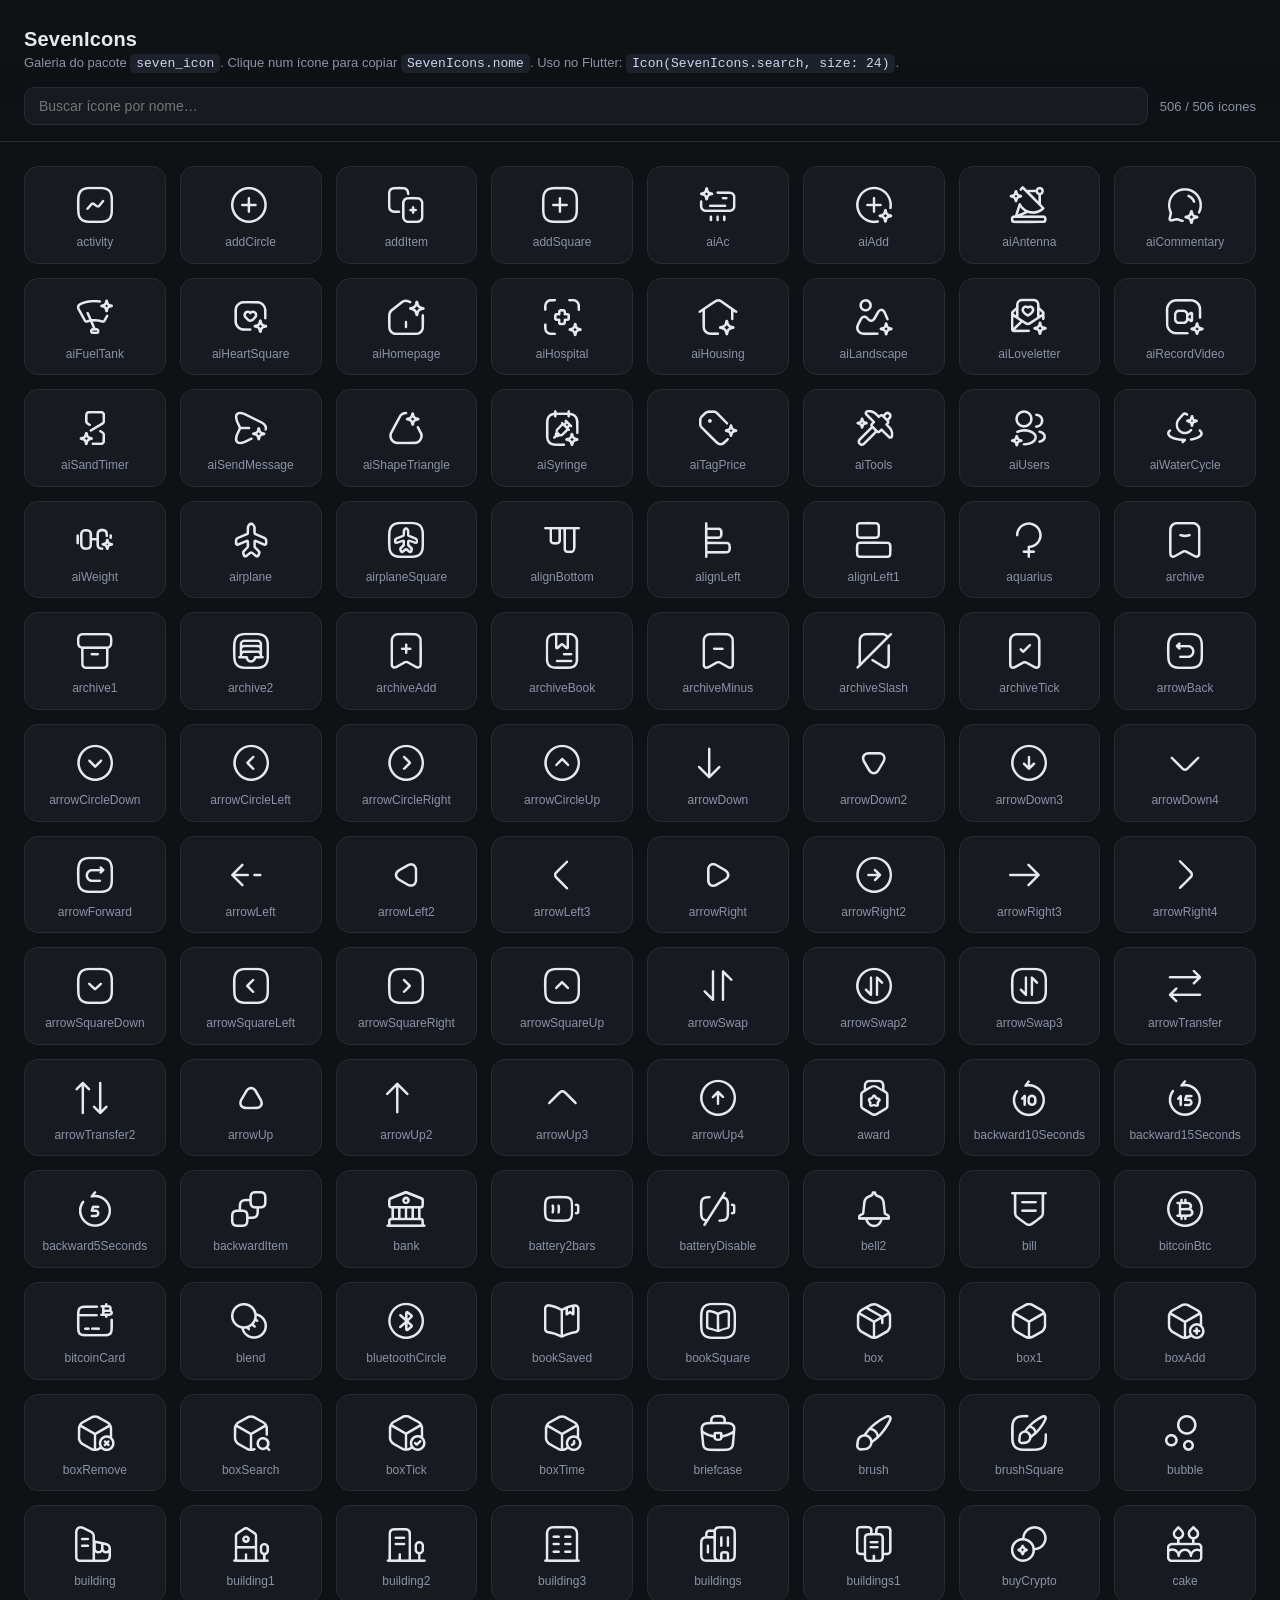
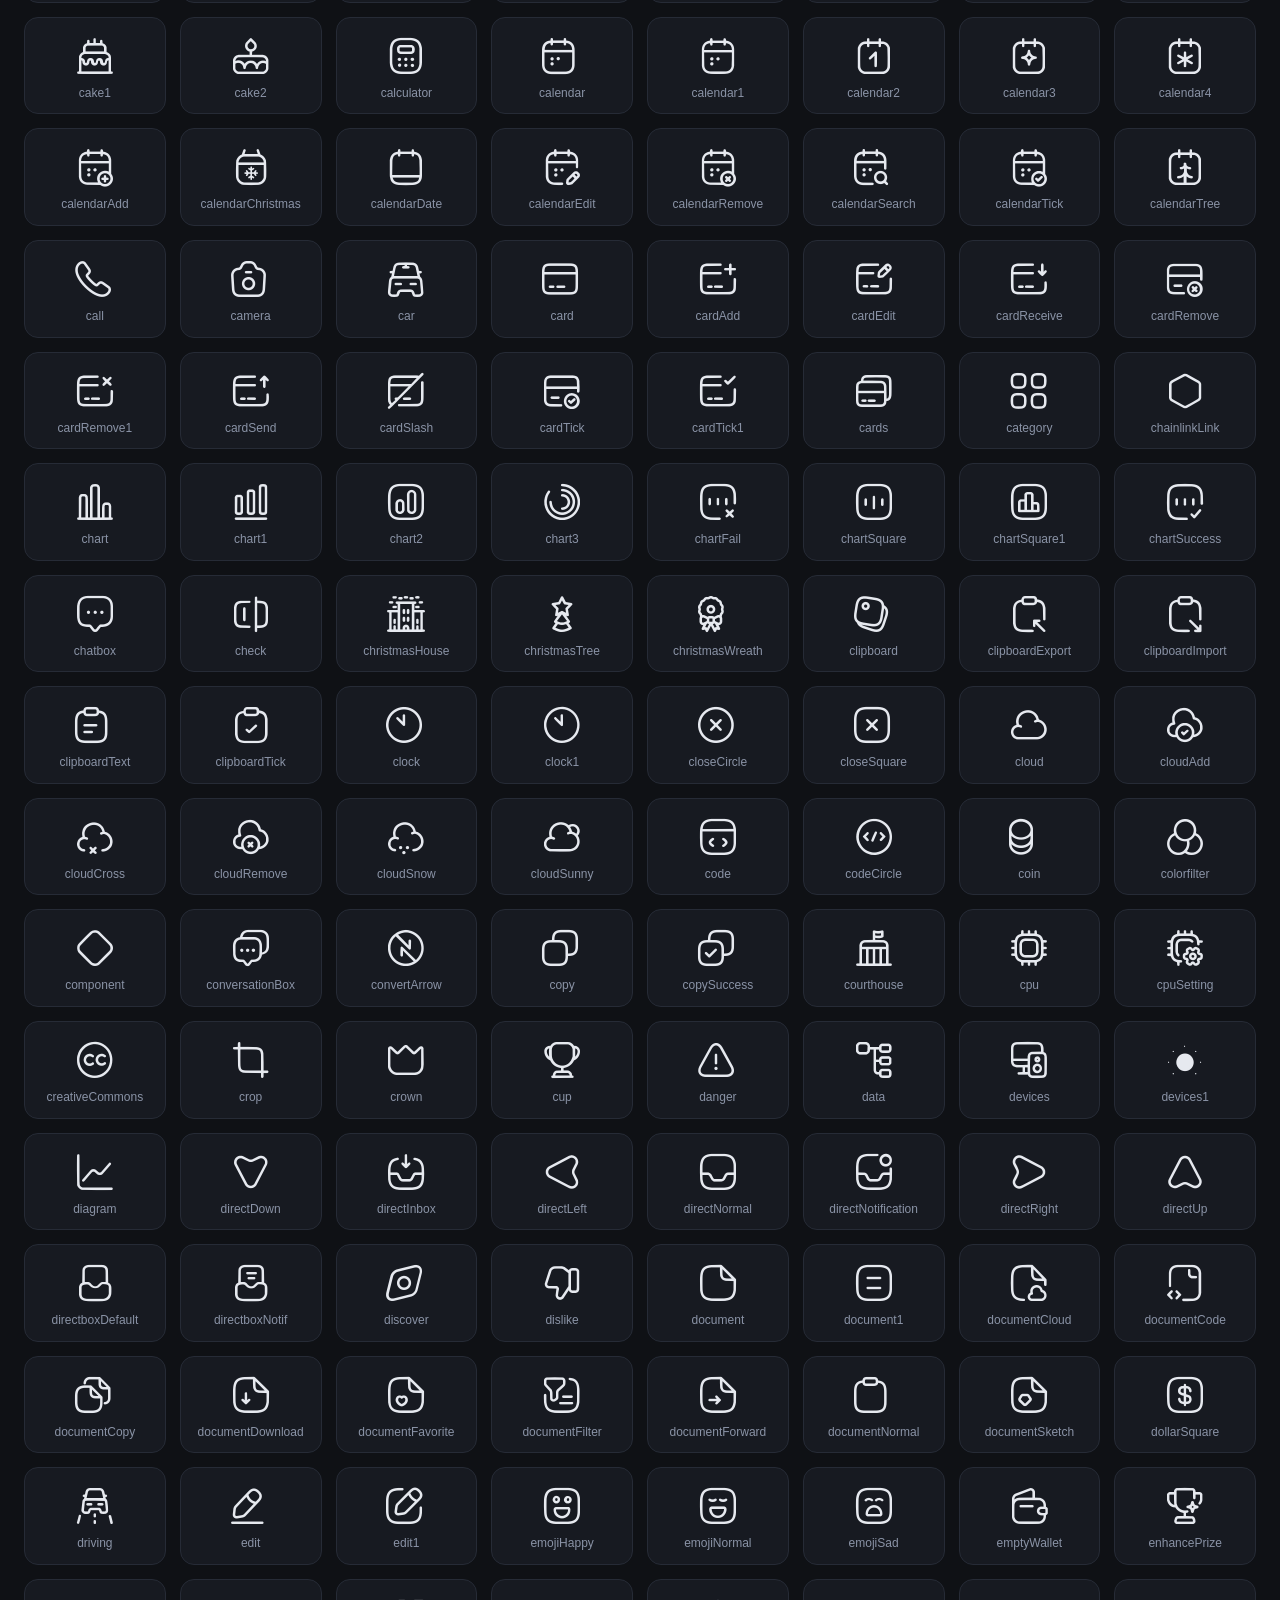
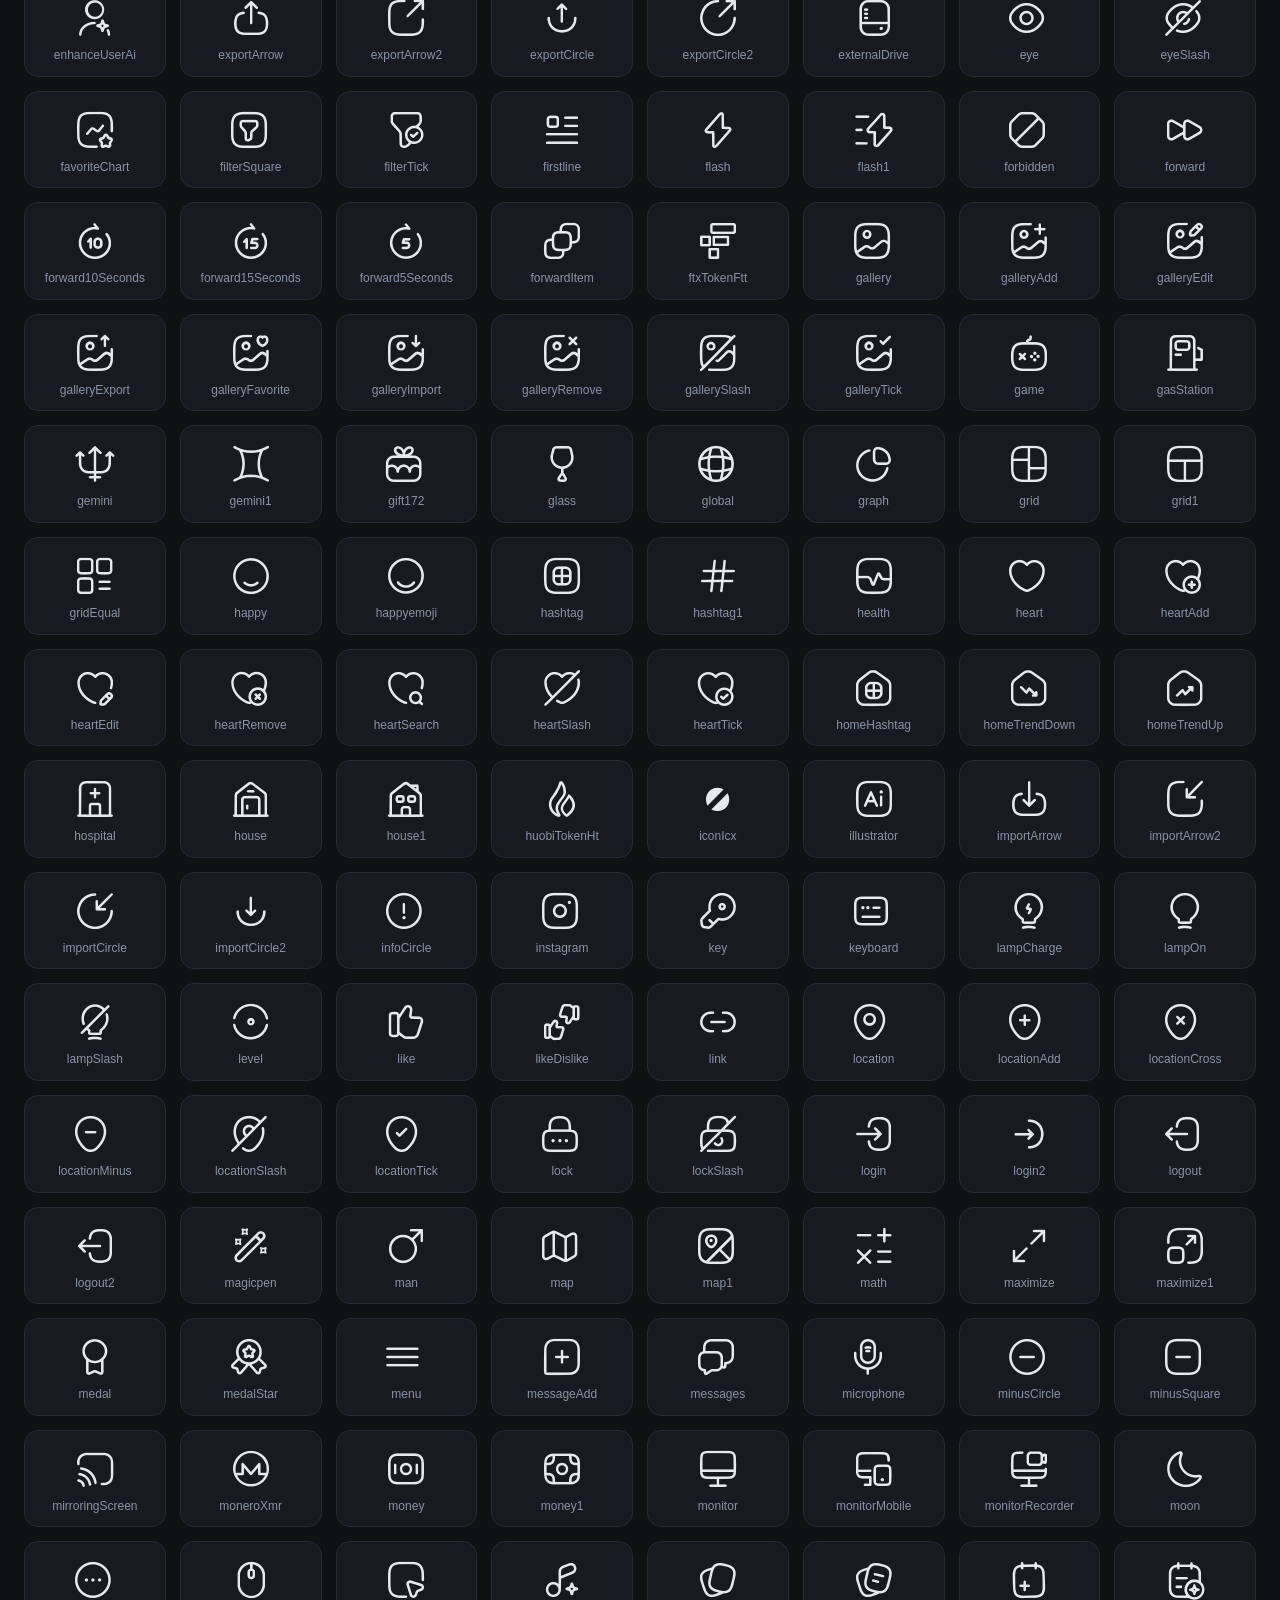
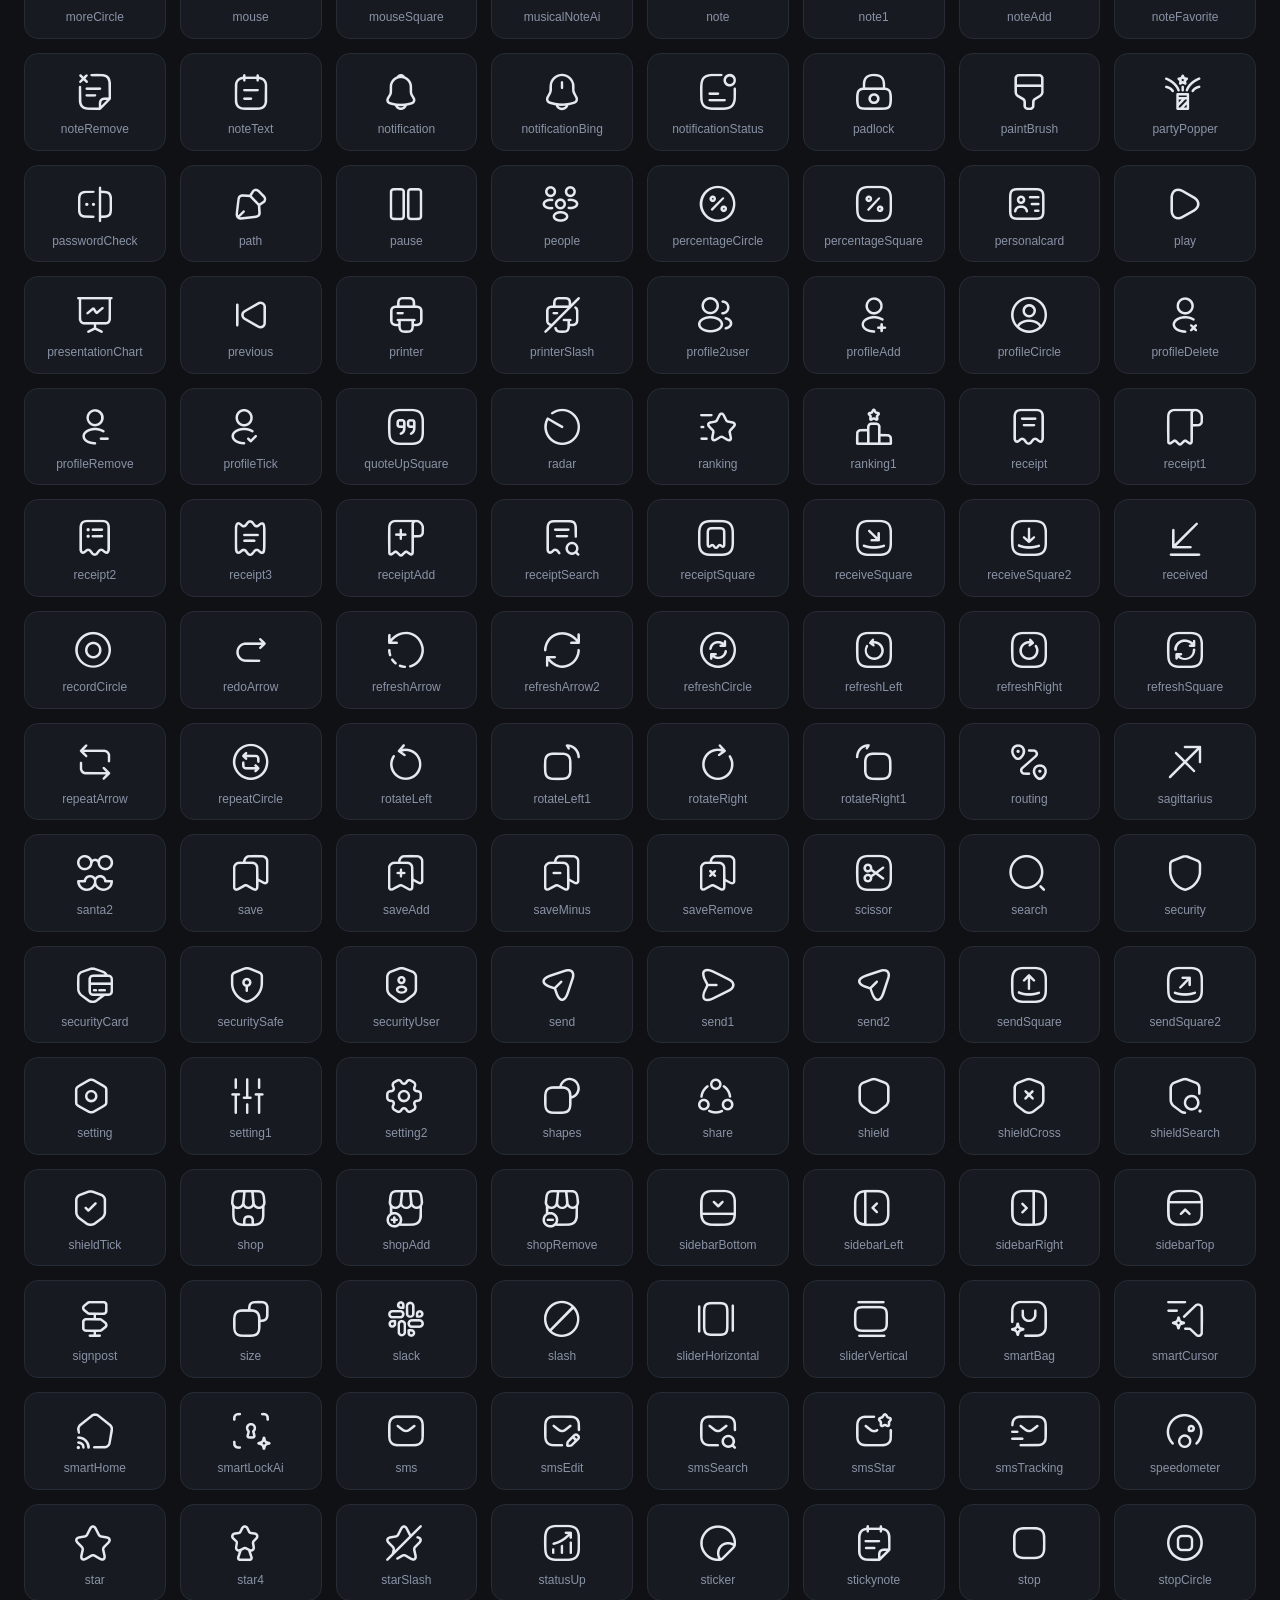
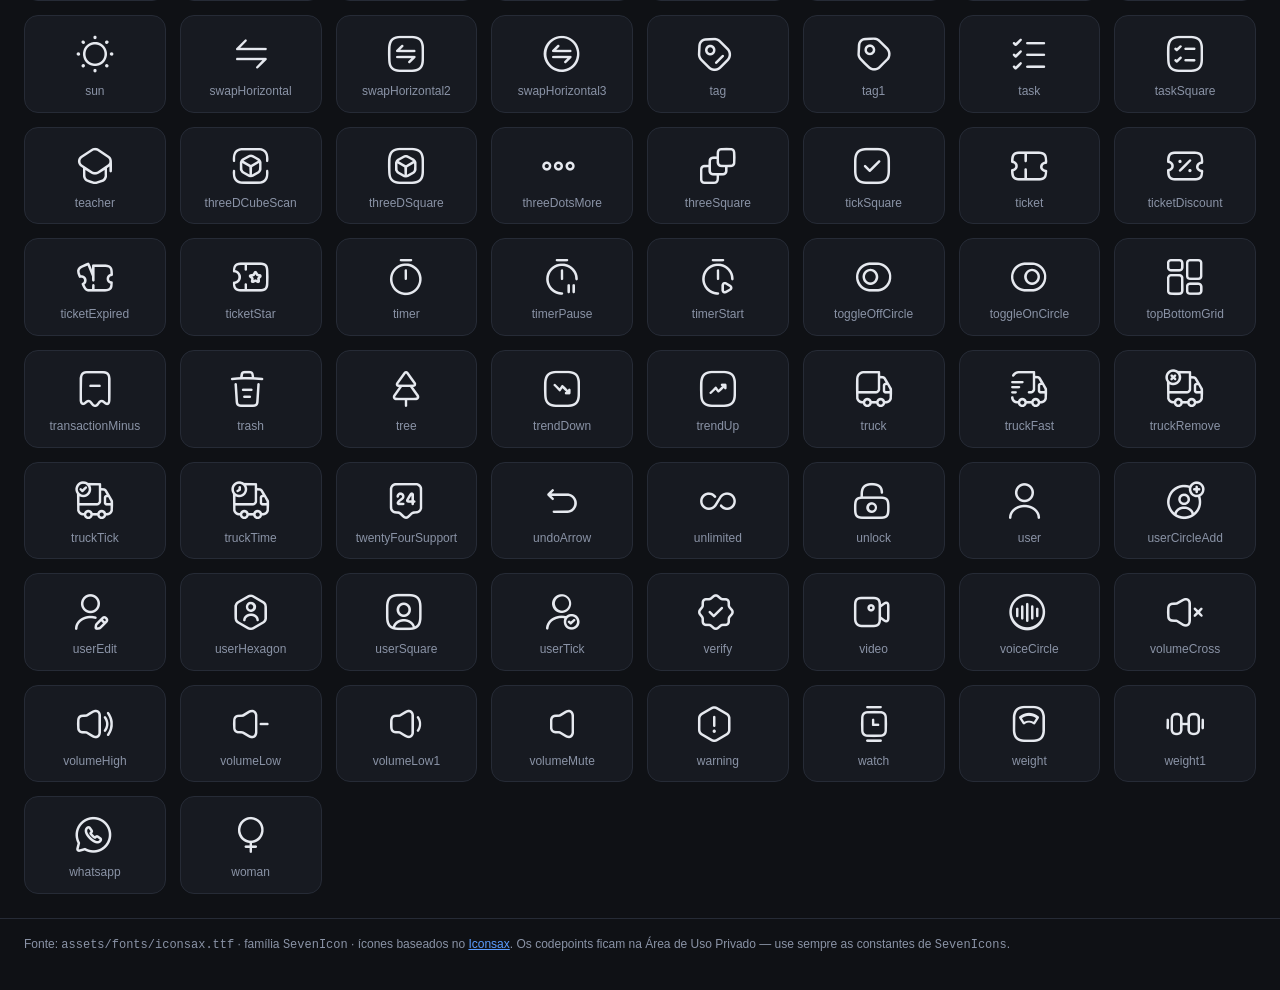
==== gallery.html @ 0e866926 "feat: ampliar para 506 ícones mesclando 8 icon fonts Importa 318 ícones novos de 8 icon fonts (expor" ====
<!DOCTYPE html>
<html lang="pt-BR">
<head>
<meta charset="UTF-8">
<meta name="viewport" content="width=device-width, initial-scale=1.0">
<title>SevenIcons — Galeria (seven_icon)</title>
<style>
  @font-face {
    font-family: "SevenIcon";
    src: url("assets/fonts/iconsax.ttf") format("truetype");
    font-display: block;
  }
  :root{
    --bg:#0f1115; --card:#171a21; --card2:#1d212b; --line:#262b36;
    --fg:#e6e9ef; --muted:#8a93a6; --accent:#5b9dff;
  }
  *{box-sizing:border-box}
  body{
    margin:0; font-family:-apple-system,BlinkMacSystemFont,"Segoe UI",Roboto,Helvetica,Arial,sans-serif;
    background:var(--bg); color:var(--fg);
  }
  header{
    padding:28px 24px 16px; border-bottom:1px solid var(--line);
    position:sticky; top:0; background:linear-gradient(180deg,var(--bg),rgba(15,17,21,.92));
    backdrop-filter:blur(6px); z-index:10;
  }
  h1{margin:0 0 4px; font-size:20px; letter-spacing:.2px}
  .sub{color:var(--muted); font-size:13px; margin-bottom:16px}
  .sub code{background:var(--card2); padding:2px 6px; border-radius:5px; color:#cdd6ea}
  .controls{display:flex; gap:12px; align-items:center; flex-wrap:wrap}
  input[type=search]{
    flex:1; min-width:220px; background:var(--card); border:1px solid var(--line);
    color:var(--fg); padding:10px 14px; border-radius:10px; font-size:14px; outline:none;
  }
  input[type=search]:focus{border-color:var(--accent)}
  .count{color:var(--muted); font-size:13px; white-space:nowrap}
  .grid{
    display:grid; grid-template-columns:repeat(auto-fill,minmax(140px,1fr));
    gap:14px; padding:24px;
  }
  .cell{
    background:var(--card); border:1px solid var(--line); border-radius:14px;
    padding:18px 10px 12px; text-align:center; cursor:pointer; transition:.12s;
    display:flex; flex-direction:column; align-items:center; gap:10px;
  }
  .cell:hover{background:var(--card2); border-color:#3a4254; transform:translateY(-2px)}
  .ico{
    font-family:"SevenIcon"; font-size:40px; line-height:1; color:var(--fg);
    -webkit-font-smoothing:antialiased;
  }
  .name{font-size:12px; color:var(--muted); word-break:break-word; line-height:1.3}
  .cell.copied .name{color:#54d18c}
  .empty{padding:60px 24px; text-align:center; color:var(--muted)}
  footer{padding:18px 24px 40px; color:var(--muted); font-size:12px; border-top:1px solid var(--line)}
  .toast{
    position:fixed; bottom:24px; left:50%; transform:translateX(-50%) translateY(20px);
    background:var(--accent); color:#08111f; font-weight:600; font-size:13px;
    padding:10px 16px; border-radius:10px; opacity:0; pointer-events:none; transition:.2s;
  }
  .toast.show{opacity:1; transform:translateX(-50%) translateY(0)}
</style>
</head>
<body>
<header>
  <h1>SevenIcons</h1>
  <div class="sub">
    Galeria do pacote <code>seven_icon</code>. Clique num ícone para copiar
    <code>SevenIcons.nome</code>. Uso no Flutter:
    <code>Icon(SevenIcons.search, size: 24)</code>.
  </div>
  <div class="controls">
    <input id="q" type="search" placeholder="Buscar ícone por nome…" autocomplete="off">
    <span class="count" id="count"></span>
  </div>
</header>

<div class="grid" id="grid"></div>
<div class="empty" id="empty" style="display:none">Nenhum ícone encontrado.</div>

<footer>
  Fonte: <code>assets/fonts/iconsax.ttf</code> · família <code>SevenIcon</code> ·
  ícones baseados no <a style="color:var(--accent)" href="https://app.iconsax.io/">Iconsax</a>.
  Os codepoints ficam na Área de Uso Privado — use sempre as constantes de <code>SevenIcons</code>.
</footer>

<div class="toast" id="toast"></div>

<script>
  const ICONS = [
      {n:"activity",c:"E0BD"},
      {n:"addCircle",c:"E001"},
      {n:"addItem",c:"E141"},
      {n:"addSquare",c:"E002"},
      {n:"aiAc",c:"E065"},
      {n:"aiAdd",c:"E066"},
      {n:"aiAntenna",c:"E067"},
      {n:"aiCommentary",c:"E068"},
      {n:"aiFuelTank",c:"E069"},
      {n:"aiHeartSquare",c:"E06A"},
      {n:"aiHomepage",c:"E06B"},
      {n:"aiHospital",c:"E06C"},
      {n:"aiHousing",c:"E06D"},
      {n:"aiLandscape",c:"E06E"},
      {n:"aiLoveletter",c:"E06F"},
      {n:"aiRecordVideo",c:"E070"},
      {n:"aiSandTimer",c:"E071"},
      {n:"aiSendMessage",c:"E072"},
      {n:"aiShapeTriangle",c:"E073"},
      {n:"aiSyringe",c:"E074"},
      {n:"aiTagPrice",c:"E075"},
      {n:"aiTools",c:"E076"},
      {n:"aiUsers",c:"E077"},
      {n:"aiWaterCycle",c:"E078"},
      {n:"aiWeight",c:"E093"},
      {n:"airplane",c:"E0EB"},
      {n:"airplaneSquare",c:"E0EC"},
      {n:"alignBottom",c:"E16B"},
      {n:"alignLeft",c:"E16C"},
      {n:"alignLeft1",c:"E16D"},
      {n:"aquarius",c:"E0BE"},
      {n:"archive",c:"E094"},
      {n:"archive1",c:"E095"},
      {n:"archive2",c:"E096"},
      {n:"archiveAdd",c:"E097"},
      {n:"archiveBook",c:"E117"},
      {n:"archiveMinus",c:"E098"},
      {n:"archiveSlash",c:"E099"},
      {n:"archiveTick",c:"E003"},
      {n:"arrowBack",c:"E09A"},
      {n:"arrowCircleDown",c:"E09B"},
      {n:"arrowCircleLeft",c:"E09C"},
      {n:"arrowCircleRight",c:"E09D"},
      {n:"arrowCircleUp",c:"E09E"},
      {n:"arrowDown",c:"E004"},
      {n:"arrowDown2",c:"E09F"},
      {n:"arrowDown3",c:"E0A0"},
      {n:"arrowDown4",c:"E0A1"},
      {n:"arrowForward",c:"E079"},
      {n:"arrowLeft",c:"E005"},
      {n:"arrowLeft2",c:"E07A"},
      {n:"arrowLeft3",c:"E07B"},
      {n:"arrowRight",c:"E07C"},
      {n:"arrowRight2",c:"E07D"},
      {n:"arrowRight3",c:"E006"},
      {n:"arrowRight4",c:"E07E"},
      {n:"arrowSquareDown",c:"E07F"},
      {n:"arrowSquareLeft",c:"E080"},
      {n:"arrowSquareRight",c:"E081"},
      {n:"arrowSquareUp",c:"E082"},
      {n:"arrowSwap",c:"E083"},
      {n:"arrowSwap2",c:"E084"},
      {n:"arrowSwap3",c:"E085"},
      {n:"arrowTransfer",c:"E086"},
      {n:"arrowTransfer2",c:"E007"},
      {n:"arrowUp",c:"E087"},
      {n:"arrowUp2",c:"E008"},
      {n:"arrowUp3",c:"E088"},
      {n:"arrowUp4",c:"E089"},
      {n:"award",c:"E18F"},
      {n:"backward10Seconds",c:"E1D5"},
      {n:"backward15Seconds",c:"E1D6"},
      {n:"backward5Seconds",c:"E1D7"},
      {n:"backwardItem",c:"E009"},
      {n:"bank",c:"E0BF"},
      {n:"battery2bars",c:"E142"},
      {n:"batteryDisable",c:"E143"},
      {n:"bell2",c:"E0ED"},
      {n:"bill",c:"E118"},
      {n:"bitcoinBtc",c:"E119"},
      {n:"bitcoinCard",c:"E11A"},
      {n:"blend",c:"E00A"},
      {n:"bluetoothCircle",c:"E0EE"},
      {n:"bookSaved",c:"E0A2"},
      {n:"bookSquare",c:"E0A3"},
      {n:"box",c:"E11B"},
      {n:"box1",c:"E11C"},
      {n:"boxAdd",c:"E11D"},
      {n:"boxRemove",c:"E11E"},
      {n:"boxSearch",c:"E11F"},
      {n:"boxTick",c:"E120"},
      {n:"boxTime",c:"E121"},
      {n:"briefcase",c:"E190"},
      {n:"brush",c:"E144"},
      {n:"brushSquare",c:"E145"},
      {n:"bubble",c:"E00B"},
      {n:"building",c:"E00C"},
      {n:"building1",c:"E0C0"},
      {n:"building2",c:"E0C1"},
      {n:"building3",c:"E0C2"},
      {n:"buildings",c:"E0C3"},
      {n:"buildings1",c:"E0C4"},
      {n:"buyCrypto",c:"E122"},
      {n:"cake",c:"E0EF"},
      {n:"cake1",c:"E0F0"},
      {n:"cake2",c:"E0F1"},
      {n:"calculator",c:"E191"},
      {n:"calendar",c:"E00D"},
      {n:"calendar1",c:"E0F2"},
      {n:"calendar2",c:"E0F3"},
      {n:"calendar3",c:"E0F4"},
      {n:"calendar4",c:"E0F5"},
      {n:"calendarAdd",c:"E1B4"},
      {n:"calendarChristmas",c:"E0F6"},
      {n:"calendarDate",c:"E1B5"},
      {n:"calendarEdit",c:"E1B6"},
      {n:"calendarRemove",c:"E1B7"},
      {n:"calendarSearch",c:"E00E"},
      {n:"calendarTick",c:"E1B8"},
      {n:"calendarTree",c:"E0F7"},
      {n:"call",c:"E00F"},
      {n:"camera",c:"E010"},
      {n:"car",c:"E0F8"},
      {n:"card",c:"E011"},
      {n:"cardAdd",c:"E16E"},
      {n:"cardEdit",c:"E16F"},
      {n:"cardReceive",c:"E170"},
      {n:"cardRemove",c:"E171"},
      {n:"cardRemove1",c:"E172"},
      {n:"cardSend",c:"E173"},
      {n:"cardSlash",c:"E174"},
      {n:"cardTick",c:"E175"},
      {n:"cardTick1",c:"E176"},
      {n:"cards",c:"E177"},
      {n:"category",c:"E1B9"},
      {n:"chainlinkLink",c:"E123"},
      {n:"chart",c:"E0C5"},
      {n:"chart1",c:"E0C6"},
      {n:"chart2",c:"E0C7"},
      {n:"chart3",c:"E0C8"},
      {n:"chartFail",c:"E0C9"},
      {n:"chartSquare",c:"E0CA"},
      {n:"chartSquare1",c:"E0CB"},
      {n:"chartSuccess",c:"E0CC"},
      {n:"chatbox",c:"E146"},
      {n:"check",c:"E192"},
      {n:"christmasHouse",c:"E0F9"},
      {n:"christmasTree",c:"E0FA"},
      {n:"christmasWreath",c:"E012"},
      {n:"clipboard",c:"E013"},
      {n:"clipboardExport",c:"E124"},
      {n:"clipboardImport",c:"E125"},
      {n:"clipboardText",c:"E014"},
      {n:"clipboardTick",c:"E126"},
      {n:"clock",c:"E015"},
      {n:"clock1",c:"E0FB"},
      {n:"closeCircle",c:"E016"},
      {n:"closeSquare",c:"E017"},
      {n:"cloud",c:"E1D8"},
      {n:"cloudAdd",c:"E0FC"},
      {n:"cloudCross",c:"E1D9"},
      {n:"cloudRemove",c:"E0FD"},
      {n:"cloudSnow",c:"E1DA"},
      {n:"cloudSunny",c:"E1DB"},
      {n:"code",c:"E193"},
      {n:"codeCircle",c:"E194"},
      {n:"coin",c:"E018"},
      {n:"colorfilter",c:"E147"},
      {n:"component",c:"E148"},
      {n:"conversationBox",c:"E149"},
      {n:"convertArrow",c:"E08A"},
      {n:"copy",c:"E019"},
      {n:"copySuccess",c:"E01A"},
      {n:"courthouse",c:"E0CD"},
      {n:"cpu",c:"E0FE"},
      {n:"cpuSetting",c:"E0FF"},
      {n:"creativeCommons",c:"E127"},
      {n:"crop",c:"E178"},
      {n:"crown",c:"E14A"},
      {n:"cup",c:"E14B"},
      {n:"danger",c:"E01B"},
      {n:"data",c:"E195"},
      {n:"devices",c:"E100"},
      {n:"devices1",c:"E101"},
      {n:"diagram",c:"E0CE"},
      {n:"directDown",c:"E179"},
      {n:"directInbox",c:"E14C"},
      {n:"directLeft",c:"E17A"},
      {n:"directNormal",c:"E14D"},
      {n:"directNotification",c:"E14E"},
      {n:"directRight",c:"E17B"},
      {n:"directUp",c:"E17C"},
      {n:"directboxDefault",c:"E14F"},
      {n:"directboxNotif",c:"E150"},
      {n:"discover",c:"E01C"},
      {n:"dislike",c:"E1BA"},
      {n:"document",c:"E128"},
      {n:"document1",c:"E129"},
      {n:"documentCloud",c:"E12A"},
      {n:"documentCode",c:"E196"},
      {n:"documentCopy",c:"E01D"},
      {n:"documentDownload",c:"E12B"},
      {n:"documentFavorite",c:"E12C"},
      {n:"documentFilter",c:"E12D"},
      {n:"documentForward",c:"E12E"},
      {n:"documentNormal",c:"E01E"},
      {n:"documentSketch",c:"E12F"},
      {n:"dollarSquare",c:"E197"},
      {n:"driving",c:"E102"},
      {n:"edit",c:"E01F"},
      {n:"edit1",c:"E020"},
      {n:"emojiHappy",c:"E151"},
      {n:"emojiNormal",c:"E152"},
      {n:"emojiSad",c:"E153"},
      {n:"emptyWallet",c:"E198"},
      {n:"enhancePrize",c:"E0A4"},
      {n:"enhanceUserAi",c:"E0A5"},
      {n:"exportArrow",c:"E08B"},
      {n:"exportArrow2",c:"E08C"},
      {n:"exportCircle",c:"E08D"},
      {n:"exportCircle2",c:"E08E"},
      {n:"externalDrive",c:"E103"},
      {n:"eye",c:"E021"},
      {n:"eyeSlash",c:"E022"},
      {n:"favoriteChart",c:"E0CF"},
      {n:"filterSquare",c:"E023"},
      {n:"filterTick",c:"E154"},
      {n:"firstline",c:"E1BB"},
      {n:"flash",c:"E155"},
      {n:"flash1",c:"E156"},
      {n:"forbidden",c:"E024"},
      {n:"forward",c:"E1DC"},
      {n:"forward10Seconds",c:"E1DD"},
      {n:"forward15Seconds",c:"E1DE"},
      {n:"forward5Seconds",c:"E1DF"},
      {n:"forwardItem",c:"E157"},
      {n:"ftxTokenFtt",c:"E130"},
      {n:"gallery",c:"E025"},
      {n:"galleryAdd",c:"E1E0"},
      {n:"galleryEdit",c:"E1E1"},
      {n:"galleryExport",c:"E1E2"},
      {n:"galleryFavorite",c:"E1E3"},
      {n:"galleryImport",c:"E1E4"},
      {n:"galleryRemove",c:"E1E5"},
      {n:"gallerySlash",c:"E1E6"},
      {n:"galleryTick",c:"E1E7"},
      {n:"game",c:"E104"},
      {n:"gasStation",c:"E105"},
      {n:"gemini",c:"E0D0"},
      {n:"gemini1",c:"E0D1"},
      {n:"gift172",c:"E026"},
      {n:"glass",c:"E106"},
      {n:"global",c:"E027"},
      {n:"graph",c:"E0D2"},
      {n:"grid",c:"E17D"},
      {n:"grid1",c:"E17E"},
      {n:"gridEqual",c:"E17F"},
      {n:"happy",c:"E158"},
      {n:"happyemoji",c:"E159"},
      {n:"hashtag",c:"E0D3"},
      {n:"hashtag1",c:"E0D4"},
      {n:"health",c:"E0D5"},
      {n:"heart",c:"E028"},
      {n:"heartAdd",c:"E029"},
      {n:"heartEdit",c:"E1BC"},
      {n:"heartRemove",c:"E02A"},
      {n:"heartSearch",c:"E1BD"},
      {n:"heartSlash",c:"E1BE"},
      {n:"heartTick",c:"E02B"},
      {n:"homeHashtag",c:"E0D6"},
      {n:"homeTrendDown",c:"E0D7"},
      {n:"homeTrendUp",c:"E0D8"},
      {n:"hospital",c:"E0D9"},
      {n:"house",c:"E0DA"},
      {n:"house1",c:"E0DB"},
      {n:"huobiTokenHt",c:"E131"},
      {n:"iconIcx",c:"E132"},
      {n:"illustrator",c:"E133"},
      {n:"importArrow",c:"E08F"},
      {n:"importArrow2",c:"E090"},
      {n:"importCircle",c:"E091"},
      {n:"importCircle2",c:"E092"},
      {n:"infoCircle",c:"E02C"},
      {n:"instagram",c:"E02D"},
      {n:"key",c:"E1BF"},
      {n:"keyboard",c:"E02E"},
      {n:"lampCharge",c:"E199"},
      {n:"lampOn",c:"E19A"},
      {n:"lampSlash",c:"E19B"},
      {n:"level",c:"E180"},
      {n:"like",c:"E1C0"},
      {n:"likeDislike",c:"E1C1"},
      {n:"link",c:"E1C2"},
      {n:"location",c:"E02F"},
      {n:"locationAdd",c:"E030"},
      {n:"locationCross",c:"E031"},
      {n:"locationMinus",c:"E032"},
      {n:"locationSlash",c:"E033"},
      {n:"locationTick",c:"E034"},
      {n:"lock",c:"E035"},
      {n:"lockSlash",c:"E1C3"},
      {n:"login",c:"E0AE"},
      {n:"login2",c:"E0AF"},
      {n:"logout",c:"E036"},
      {n:"logout2",c:"E0B0"},
      {n:"magicpen",c:"E15A"},
      {n:"man",c:"E0DC"},
      {n:"map",c:"E037"},
      {n:"map1",c:"E038"},
      {n:"math",c:"E19C"},
      {n:"maximize",c:"E181"},
      {n:"maximize1",c:"E182"},
      {n:"medal",c:"E1C4"},
      {n:"medalStar",c:"E039"},
      {n:"menu",c:"E03A"},
      {n:"messageAdd",c:"E15B"},
      {n:"messages",c:"E03B"},
      {n:"microphone",c:"E03C"},
      {n:"minusCircle",c:"E03D"},
      {n:"minusSquare",c:"E03E"},
      {n:"mirroringScreen",c:"E107"},
      {n:"moneroXmr",c:"E134"},
      {n:"money",c:"E19D"},
      {n:"money1",c:"E19E"},
      {n:"monitor",c:"E108"},
      {n:"monitorMobile",c:"E109"},
      {n:"monitorRecorder",c:"E10A"},
      {n:"moon",c:"E1E8"},
      {n:"moreCircle",c:"E03F"},
      {n:"mouse",c:"E10B"},
      {n:"mouseSquare",c:"E183"},
      {n:"musicalNoteAi",c:"E0A6"},
      {n:"note",c:"E135"},
      {n:"note1",c:"E136"},
      {n:"noteAdd",c:"E137"},
      {n:"noteFavorite",c:"E138"},
      {n:"noteRemove",c:"E139"},
      {n:"noteText",c:"E13A"},
      {n:"notification",c:"E040"},
      {n:"notificationBing",c:"E19F"},
      {n:"notificationStatus",c:"E1A0"},
      {n:"padlock",c:"E1C5"},
      {n:"paintBrush",c:"E15C"},
      {n:"partyPopper",c:"E041"},
      {n:"passwordCheck",c:"E1C6"},
      {n:"path",c:"E15D"},
      {n:"pause",c:"E1E9"},
      {n:"people",c:"E042"},
      {n:"percentageCircle",c:"E1A1"},
      {n:"percentageSquare",c:"E1A2"},
      {n:"personalcard",c:"E043"},
      {n:"play",c:"E1EA"},
      {n:"presentationChart",c:"E10C"},
      {n:"previous",c:"E1EB"},
      {n:"printer",c:"E10D"},
      {n:"printerSlash",c:"E10E"},
      {n:"profile2user",c:"E044"},
      {n:"profileAdd",c:"E1EC"},
      {n:"profileCircle",c:"E1ED"},
      {n:"profileDelete",c:"E1EE"},
      {n:"profileRemove",c:"E1EF"},
      {n:"profileTick",c:"E045"},
      {n:"quoteUpSquare",c:"E1C7"},
      {n:"radar",c:"E184"},
      {n:"ranking",c:"E185"},
      {n:"ranking1",c:"E186"},
      {n:"receipt",c:"E1A3"},
      {n:"receipt1",c:"E1A4"},
      {n:"receipt2",c:"E1A5"},
      {n:"receipt3",c:"E1A6"},
      {n:"receiptAdd",c:"E1A7"},
      {n:"receiptSearch",c:"E1A8"},
      {n:"receiptSquare",c:"E046"},
      {n:"receiveSquare",c:"E0B1"},
      {n:"receiveSquare2",c:"E0B2"},
      {n:"received",c:"E0B3"},
      {n:"recordCircle",c:"E047"},
      {n:"redoArrow",c:"E0B4"},
      {n:"refreshArrow",c:"E0B5"},
      {n:"refreshArrow2",c:"E0B6"},
      {n:"refreshCircle",c:"E0B7"},
      {n:"refreshLeft",c:"E0B8"},
      {n:"refreshRight",c:"E0B9"},
      {n:"refreshSquare",c:"E0BA"},
      {n:"repeatArrow",c:"E0BB"},
      {n:"repeatCircle",c:"E0BC"},
      {n:"rotateLeft",c:"E0DD"},
      {n:"rotateLeft1",c:"E0DE"},
      {n:"rotateRight",c:"E0DF"},
      {n:"rotateRight1",c:"E0E0"},
      {n:"routing",c:"E187"},
      {n:"sagittarius",c:"E0E1"},
      {n:"santa2",c:"E10F"},
      {n:"save",c:"E0A7"},
      {n:"saveAdd",c:"E0A8"},
      {n:"saveMinus",c:"E0A9"},
      {n:"saveRemove",c:"E0AA"},
      {n:"scissor",c:"E15E"},
      {n:"search",c:"E048"},
      {n:"security",c:"E1C8"},
      {n:"securityCard",c:"E1A9"},
      {n:"securitySafe",c:"E049"},
      {n:"securityUser",c:"E04A"},
      {n:"send",c:"E04B"},
      {n:"send1",c:"E0E2"},
      {n:"send2",c:"E0E3"},
      {n:"sendSquare",c:"E0E4"},
      {n:"sendSquare2",c:"E0E5"},
      {n:"setting",c:"E04C"},
      {n:"setting1",c:"E04D"},
      {n:"setting2",c:"E04E"},
      {n:"shapes",c:"E15F"},
      {n:"share",c:"E04F"},
      {n:"shield",c:"E1C9"},
      {n:"shieldCross",c:"E1CA"},
      {n:"shieldSearch",c:"E1CB"},
      {n:"shieldTick",c:"E050"},
      {n:"shop",c:"E051"},
      {n:"shopAdd",c:"E1CC"},
      {n:"shopRemove",c:"E1CD"},
      {n:"sidebarBottom",c:"E1AA"},
      {n:"sidebarLeft",c:"E052"},
      {n:"sidebarRight",c:"E1AB"},
      {n:"sidebarTop",c:"E1AC"},
      {n:"signpost",c:"E188"},
      {n:"size",c:"E160"},
      {n:"slack",c:"E13B"},
      {n:"slash",c:"E189"},
      {n:"sliderHorizontal",c:"E053"},
      {n:"sliderVertical",c:"E054"},
      {n:"smartBag",c:"E0AB"},
      {n:"smartCursor",c:"E0AC"},
      {n:"smartHome",c:"E18A"},
      {n:"smartLockAi",c:"E0AD"},
      {n:"sms",c:"E161"},
      {n:"smsEdit",c:"E162"},
      {n:"smsSearch",c:"E163"},
      {n:"smsStar",c:"E164"},
      {n:"smsTracking",c:"E165"},
      {n:"speedometer",c:"E18B"},
      {n:"star",c:"E055"},
      {n:"star4",c:"E056"},
      {n:"starSlash",c:"E057"},
      {n:"statusUp",c:"E110"},
      {n:"sticker",c:"E18C"},
      {n:"stickynote",c:"E13C"},
      {n:"stop",c:"E1F0"},
      {n:"stopCircle",c:"E1F1"},
      {n:"sun",c:"E1F2"},
      {n:"swapHorizontal",c:"E0E6"},
      {n:"swapHorizontal2",c:"E0E7"},
      {n:"swapHorizontal3",c:"E0E8"},
      {n:"tag",c:"E058"},
      {n:"tag1",c:"E1AD"},
      {n:"task",c:"E13D"},
      {n:"taskSquare",c:"E13E"},
      {n:"teacher",c:"E1AE"},
      {n:"threeDCubeScan",c:"E13F"},
      {n:"threeDSquare",c:"E140"},
      {n:"threeDotsMore",c:"E059"},
      {n:"threeSquare",c:"E18D"},
      {n:"tickSquare",c:"E05A"},
      {n:"ticket",c:"E1AF"},
      {n:"ticketDiscount",c:"E1B0"},
      {n:"ticketExpired",c:"E1B1"},
      {n:"ticketStar",c:"E1B2"},
      {n:"timer",c:"E1CE"},
      {n:"timerPause",c:"E1CF"},
      {n:"timerStart",c:"E1D0"},
      {n:"toggleOffCircle",c:"E1D1"},
      {n:"toggleOnCircle",c:"E1D2"},
      {n:"topBottomGrid",c:"E18E"},
      {n:"transactionMinus",c:"E1B3"},
      {n:"trash",c:"E05B"},
      {n:"tree",c:"E111"},
      {n:"trendDown",c:"E112"},
      {n:"trendUp",c:"E113"},
      {n:"truck",c:"E166"},
      {n:"truckFast",c:"E167"},
      {n:"truckRemove",c:"E168"},
      {n:"truckTick",c:"E169"},
      {n:"truckTime",c:"E16A"},
      {n:"twentyFourSupport",c:"E1D3"},
      {n:"undoArrow",c:"E0E9"},
      {n:"unlimited",c:"E1D4"},
      {n:"unlock",c:"E05C"},
      {n:"user",c:"E05D"},
      {n:"userCircleAdd",c:"E1F3"},
      {n:"userEdit",c:"E05E"},
      {n:"userHexagon",c:"E1F4"},
      {n:"userSquare",c:"E05F"},
      {n:"userTick",c:"E1F5"},
      {n:"verify",c:"E060"},
      {n:"video",c:"E061"},
      {n:"voiceCircle",c:"E062"},
      {n:"volumeCross",c:"E1F6"},
      {n:"volumeHigh",c:"E1F7"},
      {n:"volumeLow",c:"E1F8"},
      {n:"volumeLow1",c:"E1F9"},
      {n:"volumeMute",c:"E1FA"},
      {n:"warning",c:"E063"},
      {n:"watch",c:"E114"},
      {n:"weight",c:"E115"},
      {n:"weight1",c:"E116"},
      {n:"whatsapp",c:"E064"},
      {n:"woman",c:"E0EA"},
  ];
  const grid = document.getElementById("grid");
  const empty = document.getElementById("empty");
  const countEl = document.getElementById("count");
  const q = document.getElementById("q");
  const toast = document.getElementById("toast");

  function render(list){
    grid.innerHTML = "";
    list.forEach(it => {
      const cell = document.createElement("div");
      cell.className = "cell";
      cell.title = "Copiar SevenIcons." + it.n;
      cell.innerHTML =
        '<span class="ico">&#x' + it.c + ';</span>' +
        '<span class="name">' + it.n + '</span>';
      cell.addEventListener("click", () => copy(cell, it.n));
      grid.appendChild(cell);
    });
    empty.style.display = list.length ? "none" : "block";
    countEl.textContent = list.length + " / " + ICONS.length + " ícones";
  }

  function copy(cell, name){
    const text = "SevenIcons." + name;
    navigator.clipboard?.writeText(text);
    cell.classList.add("copied");
    setTimeout(() => cell.classList.remove("copied"), 700);
    toast.textContent = "Copiado: " + text;
    toast.classList.add("show");
    clearTimeout(window.__t);
    window.__t = setTimeout(() => toast.classList.remove("show"), 1300);
  }

  q.addEventListener("input", () => {
    const term = q.value.trim().toLowerCase();
    render(term ? ICONS.filter(i => i.n.toLowerCase().includes(term)) : ICONS);
  });

  render(ICONS);
</script>
</body>
</html>
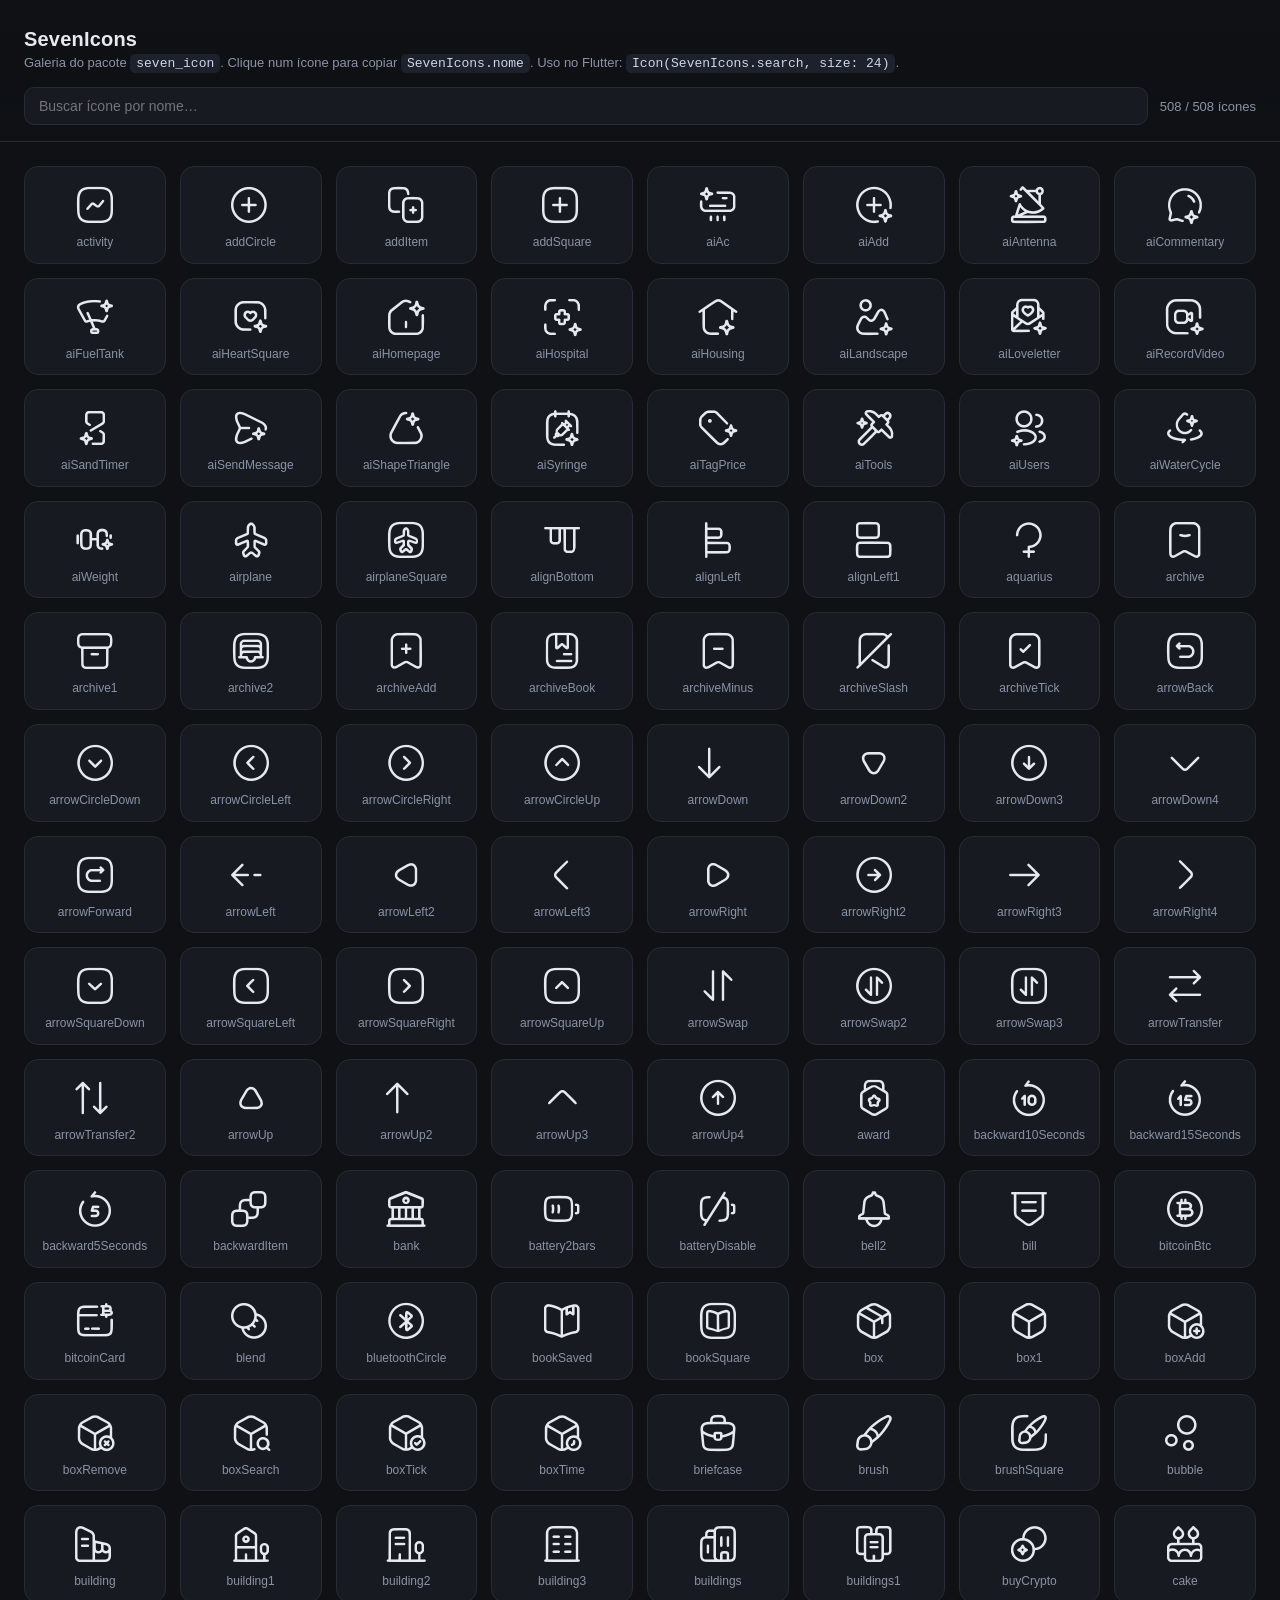
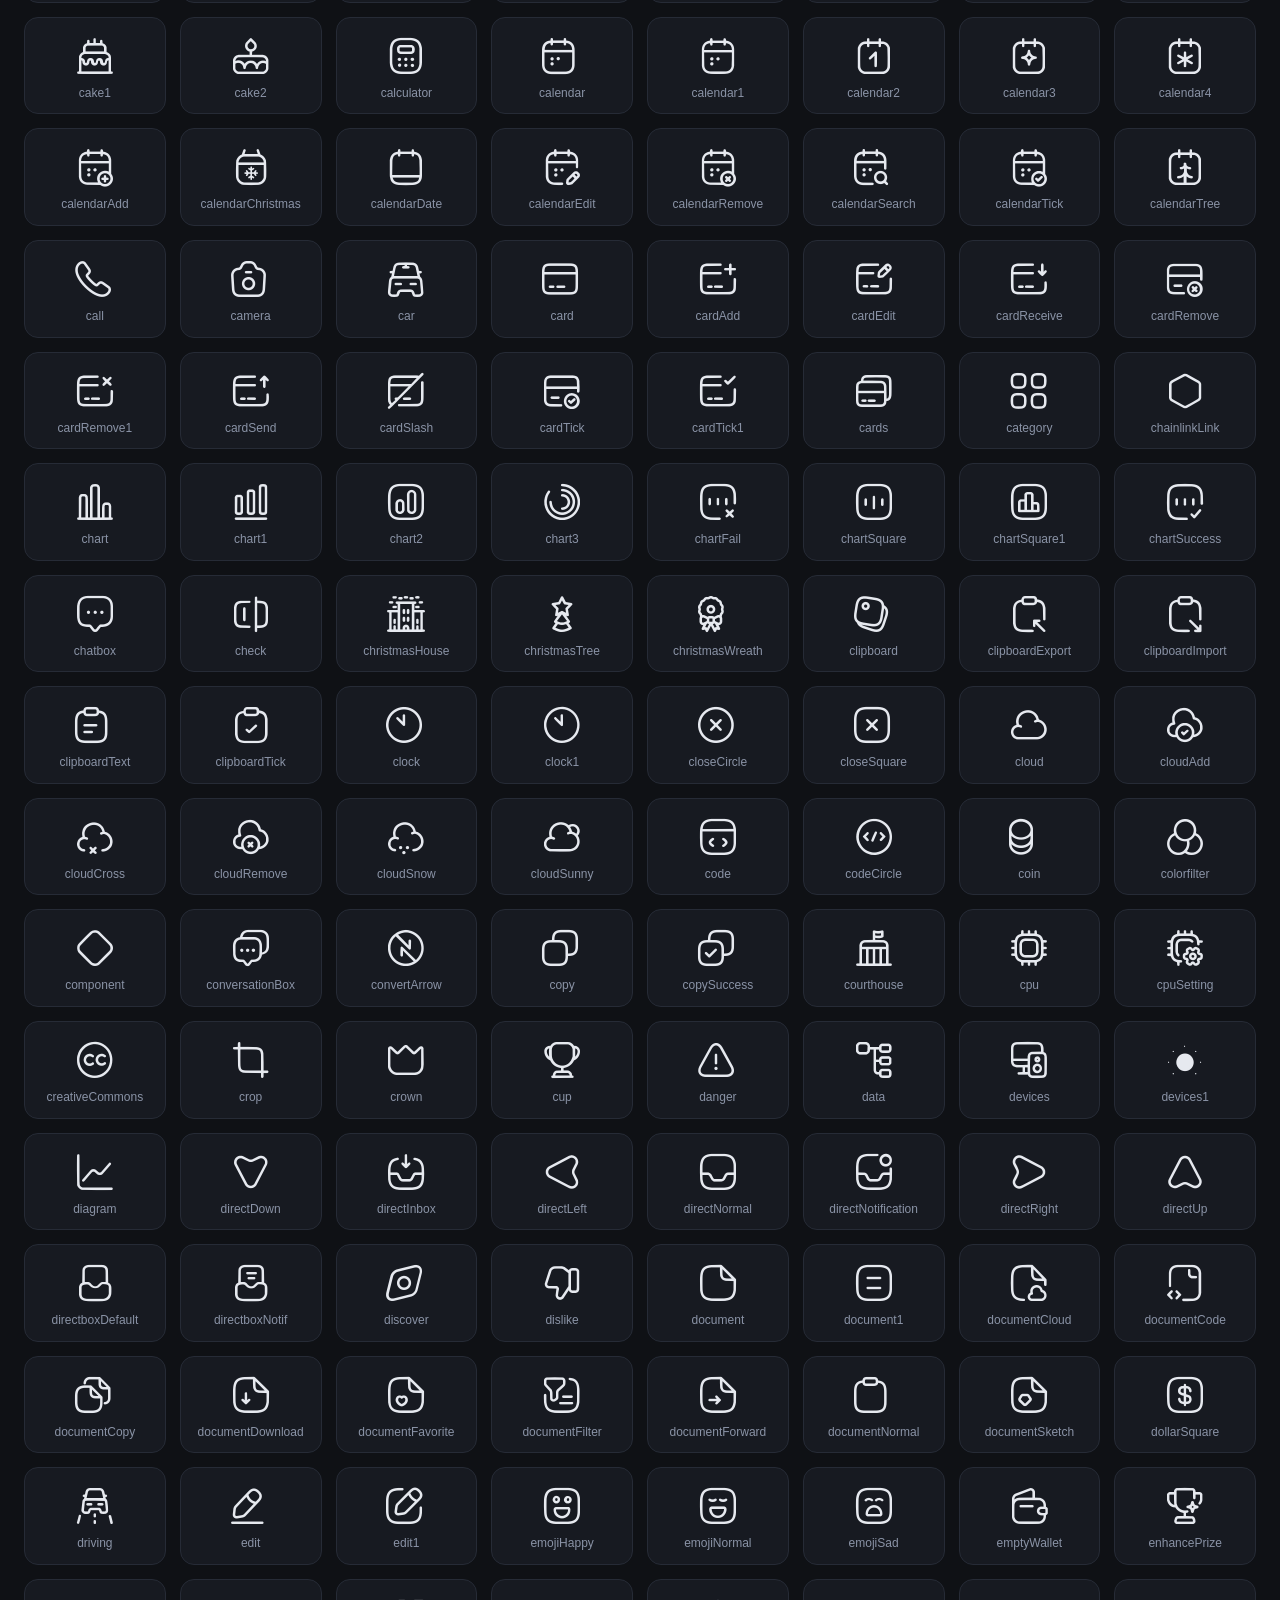
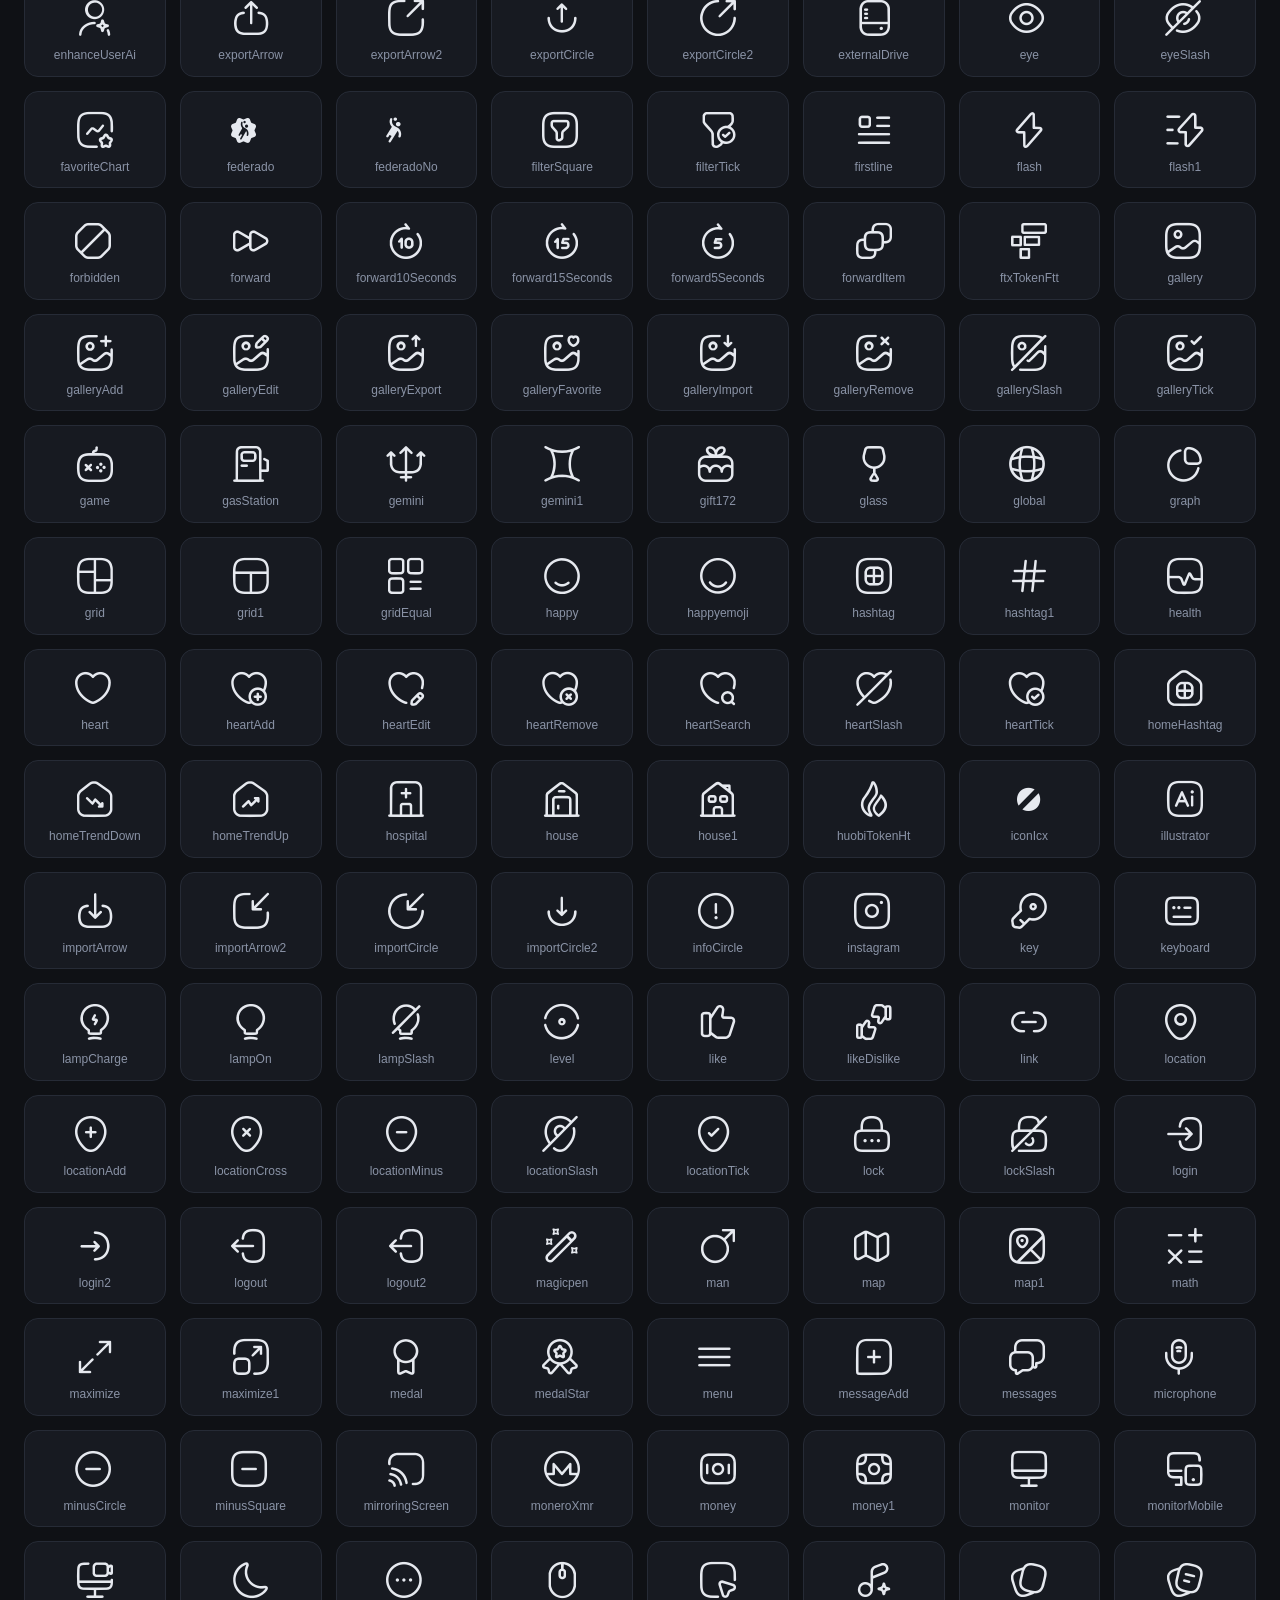
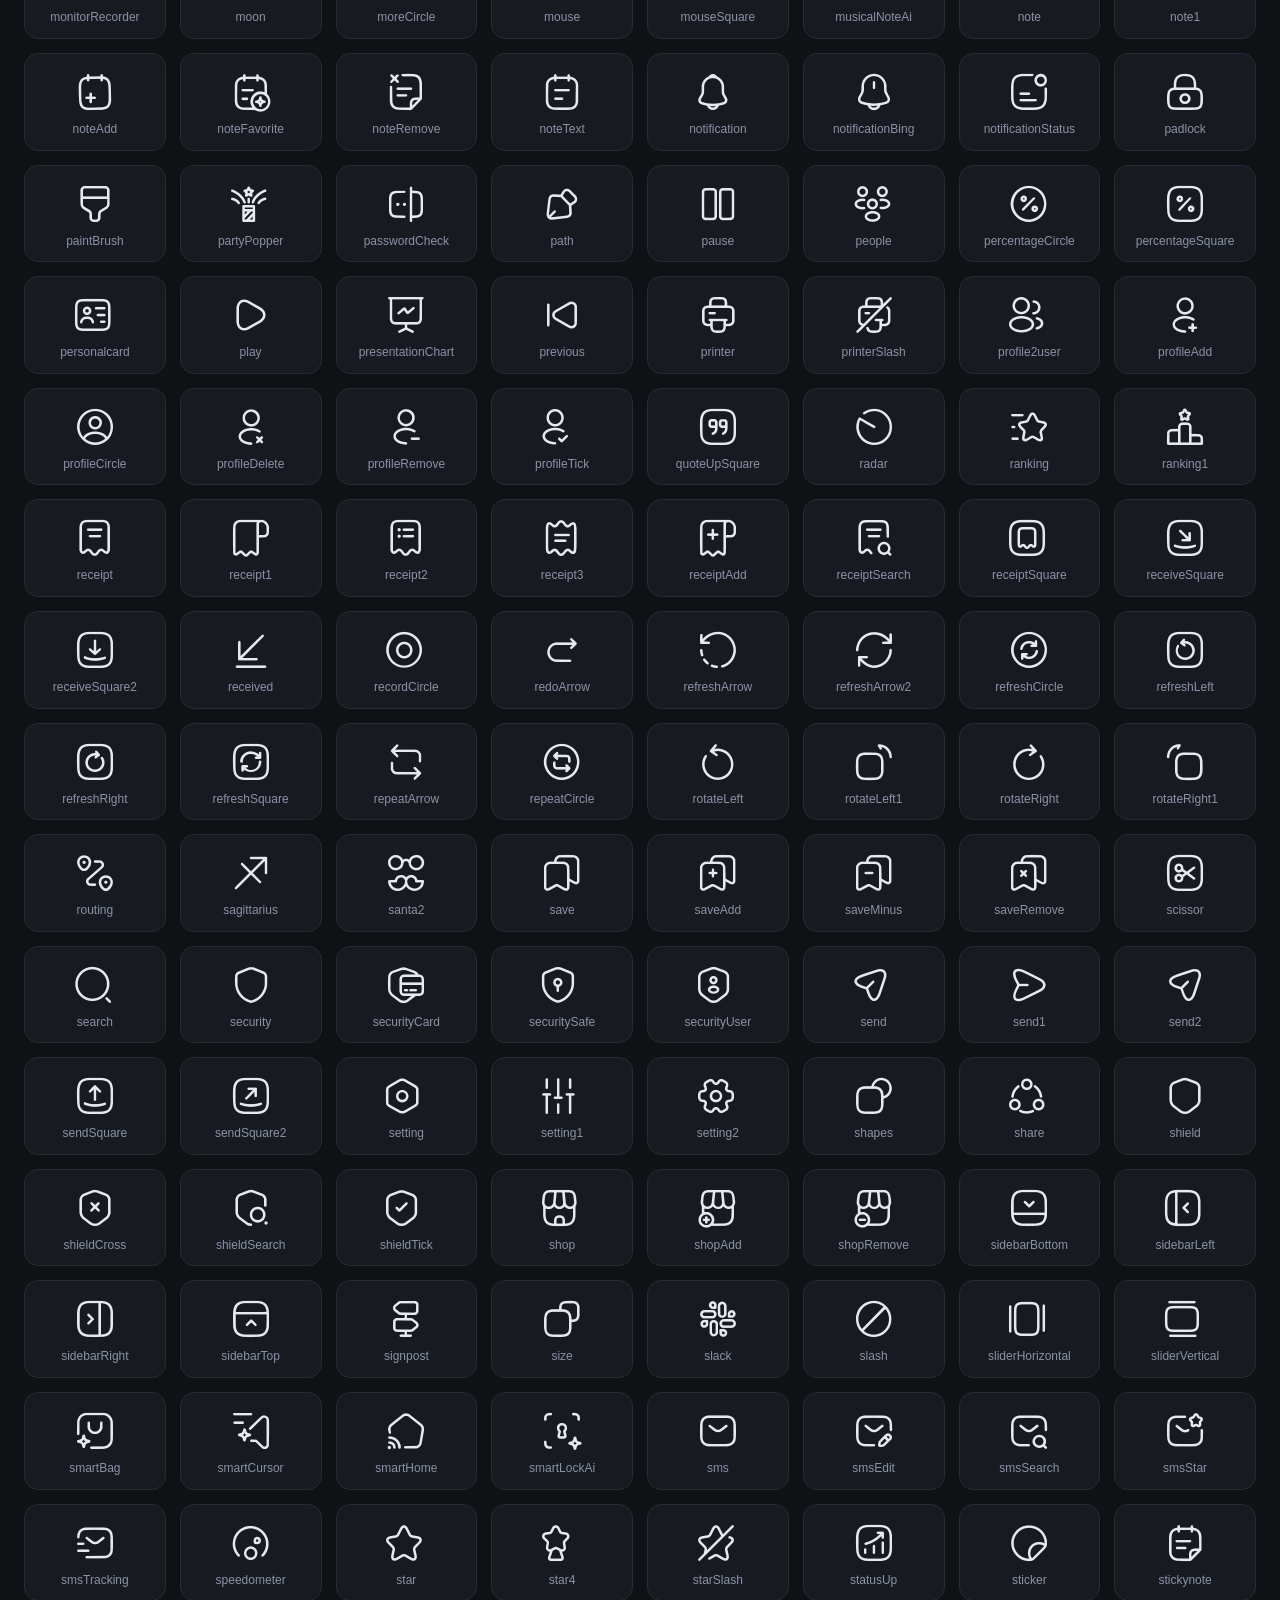
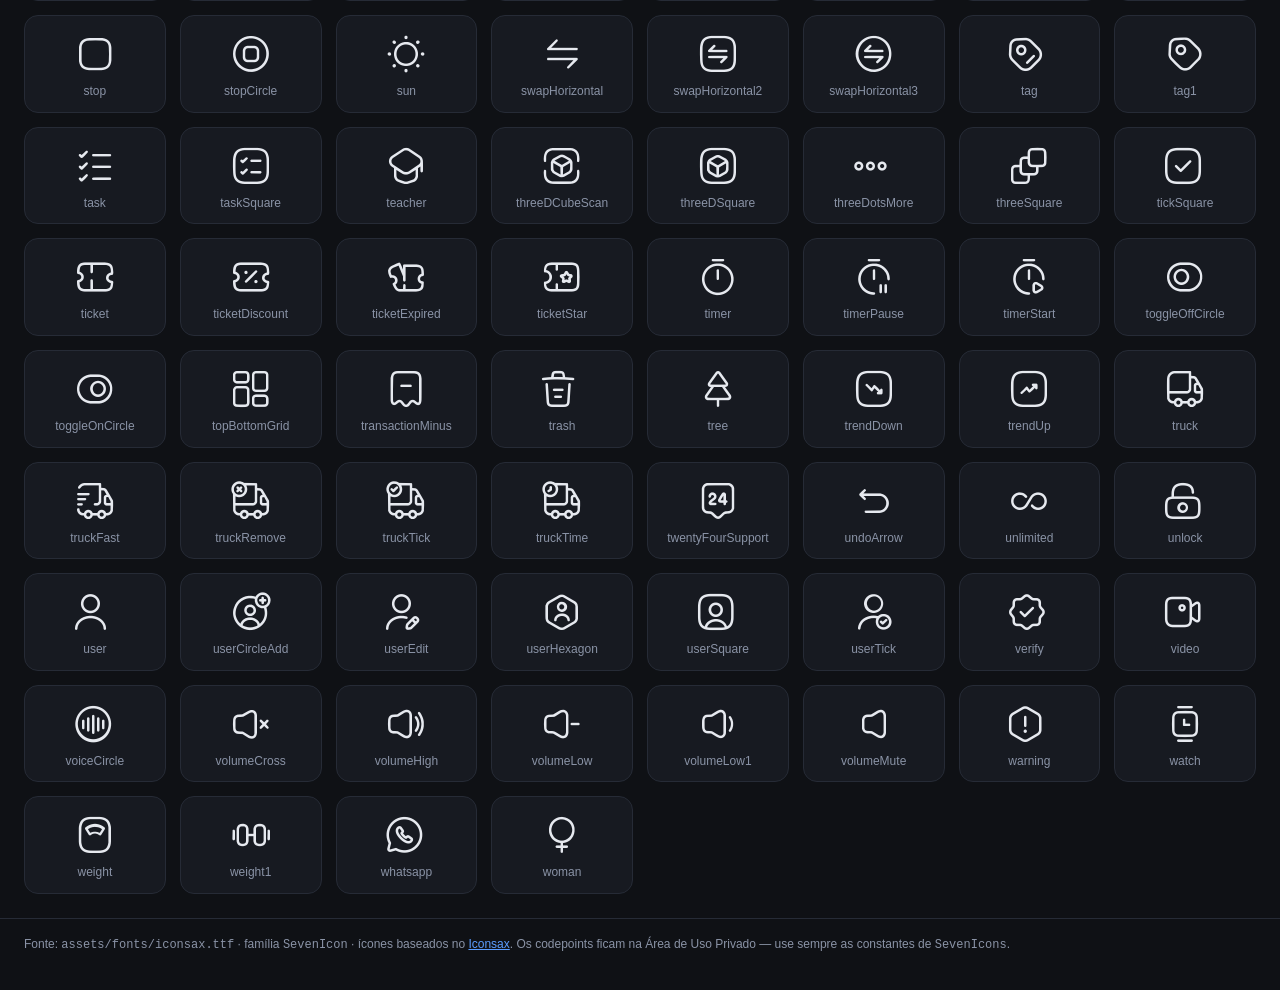
==== commit 9b2a4d30: "feat: adicionar ícones federado e federadoNo (508 ícones) Dois ícones próprios do AtletaDoVolei (fed" ====
--- a/gallery.html
+++ b/gallery.html
@@ -312,6 +312,8 @@
       {n:"eye",c:"E021"},
       {n:"eyeSlash",c:"E022"},
       {n:"favoriteChart",c:"E0CF"},
+      {n:"federado",c:"E1FB"},
+      {n:"federadoNo",c:"E1FC"},
       {n:"filterSquare",c:"E023"},
       {n:"filterTick",c:"E154"},
       {n:"firstline",c:"E1BB"},
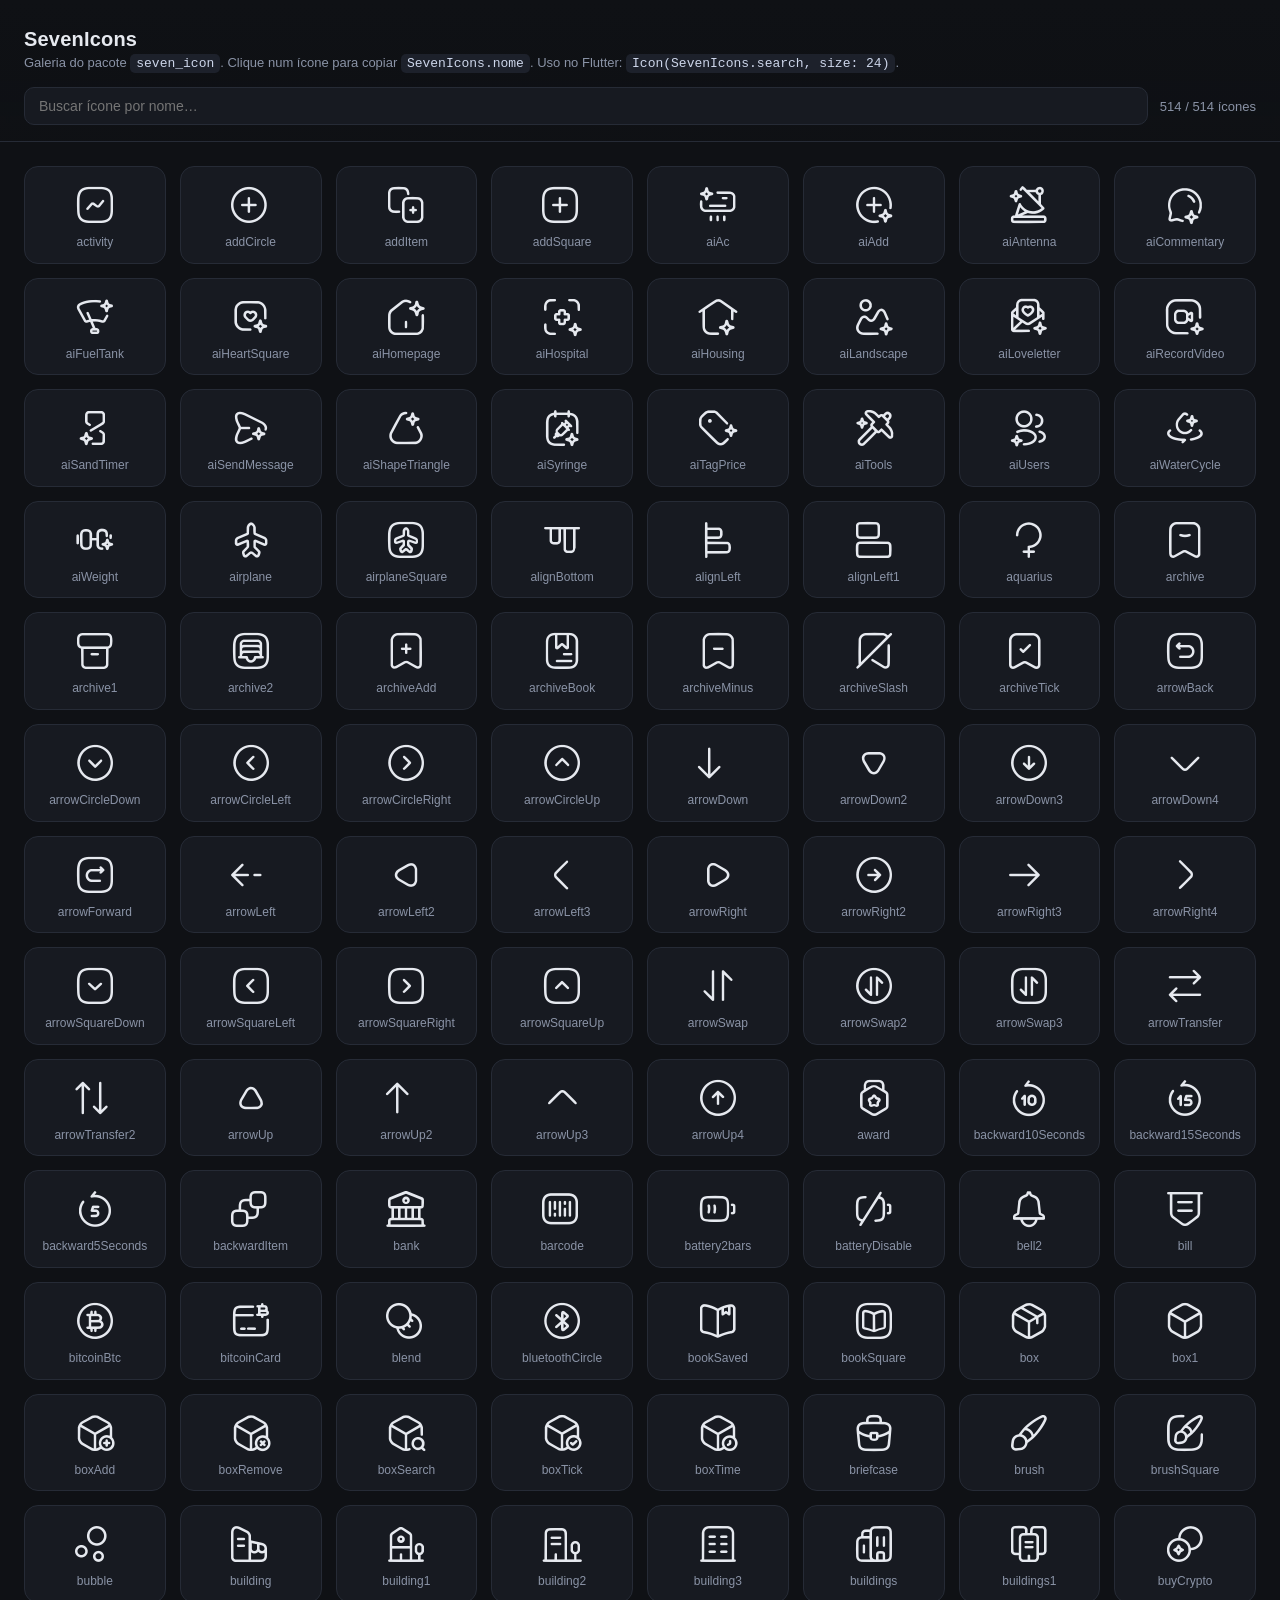
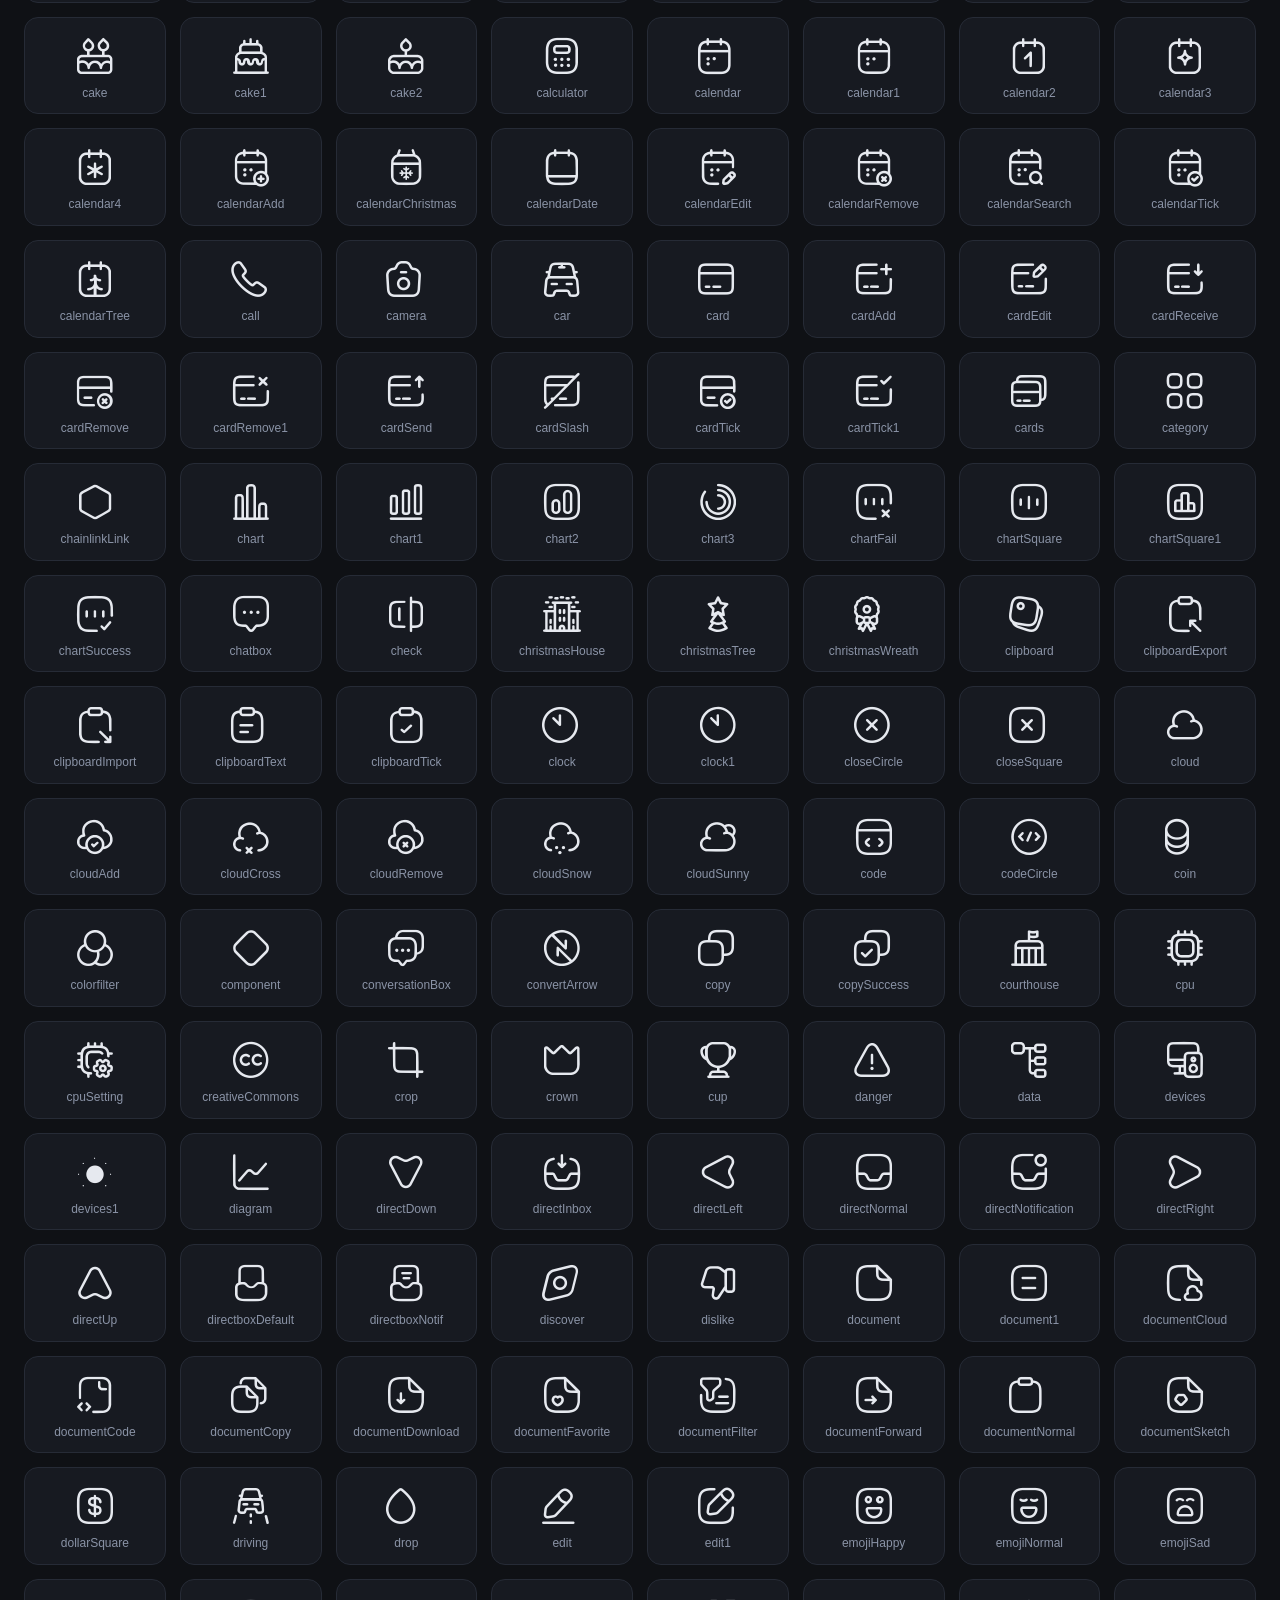
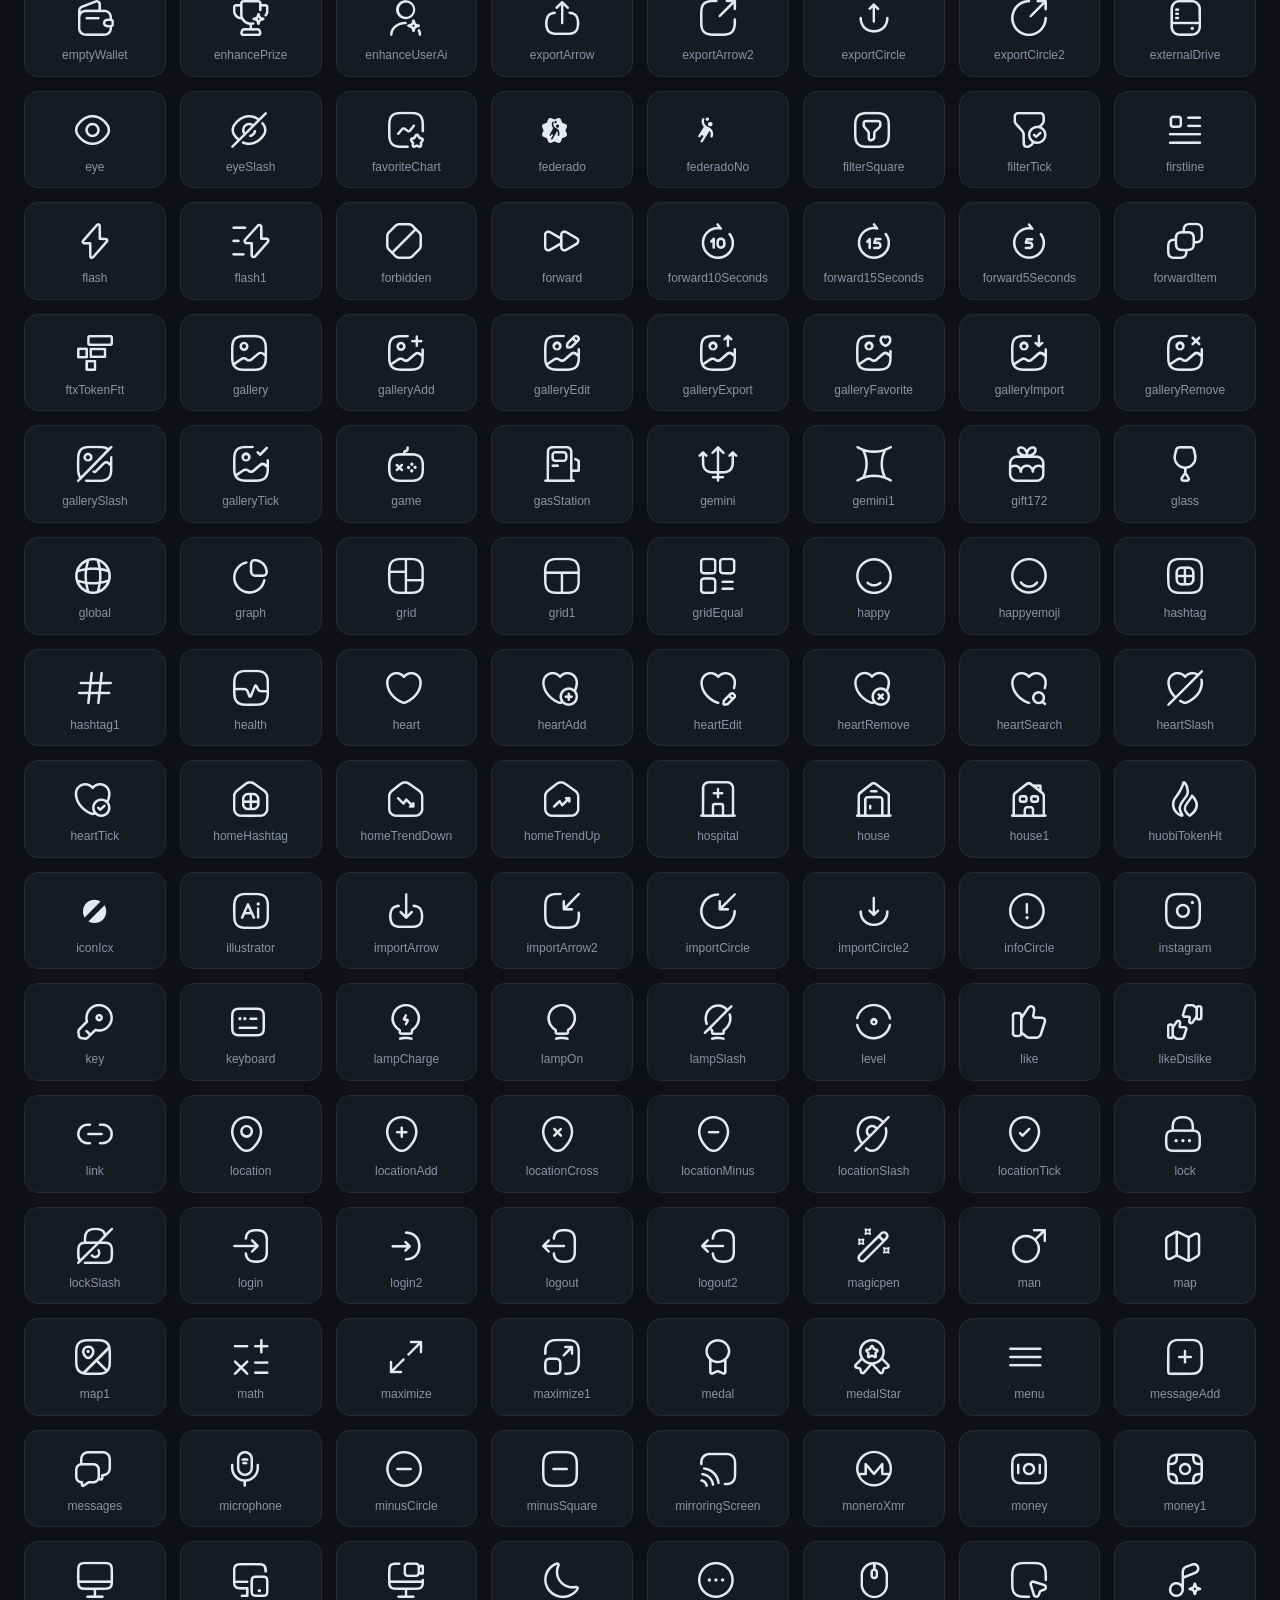
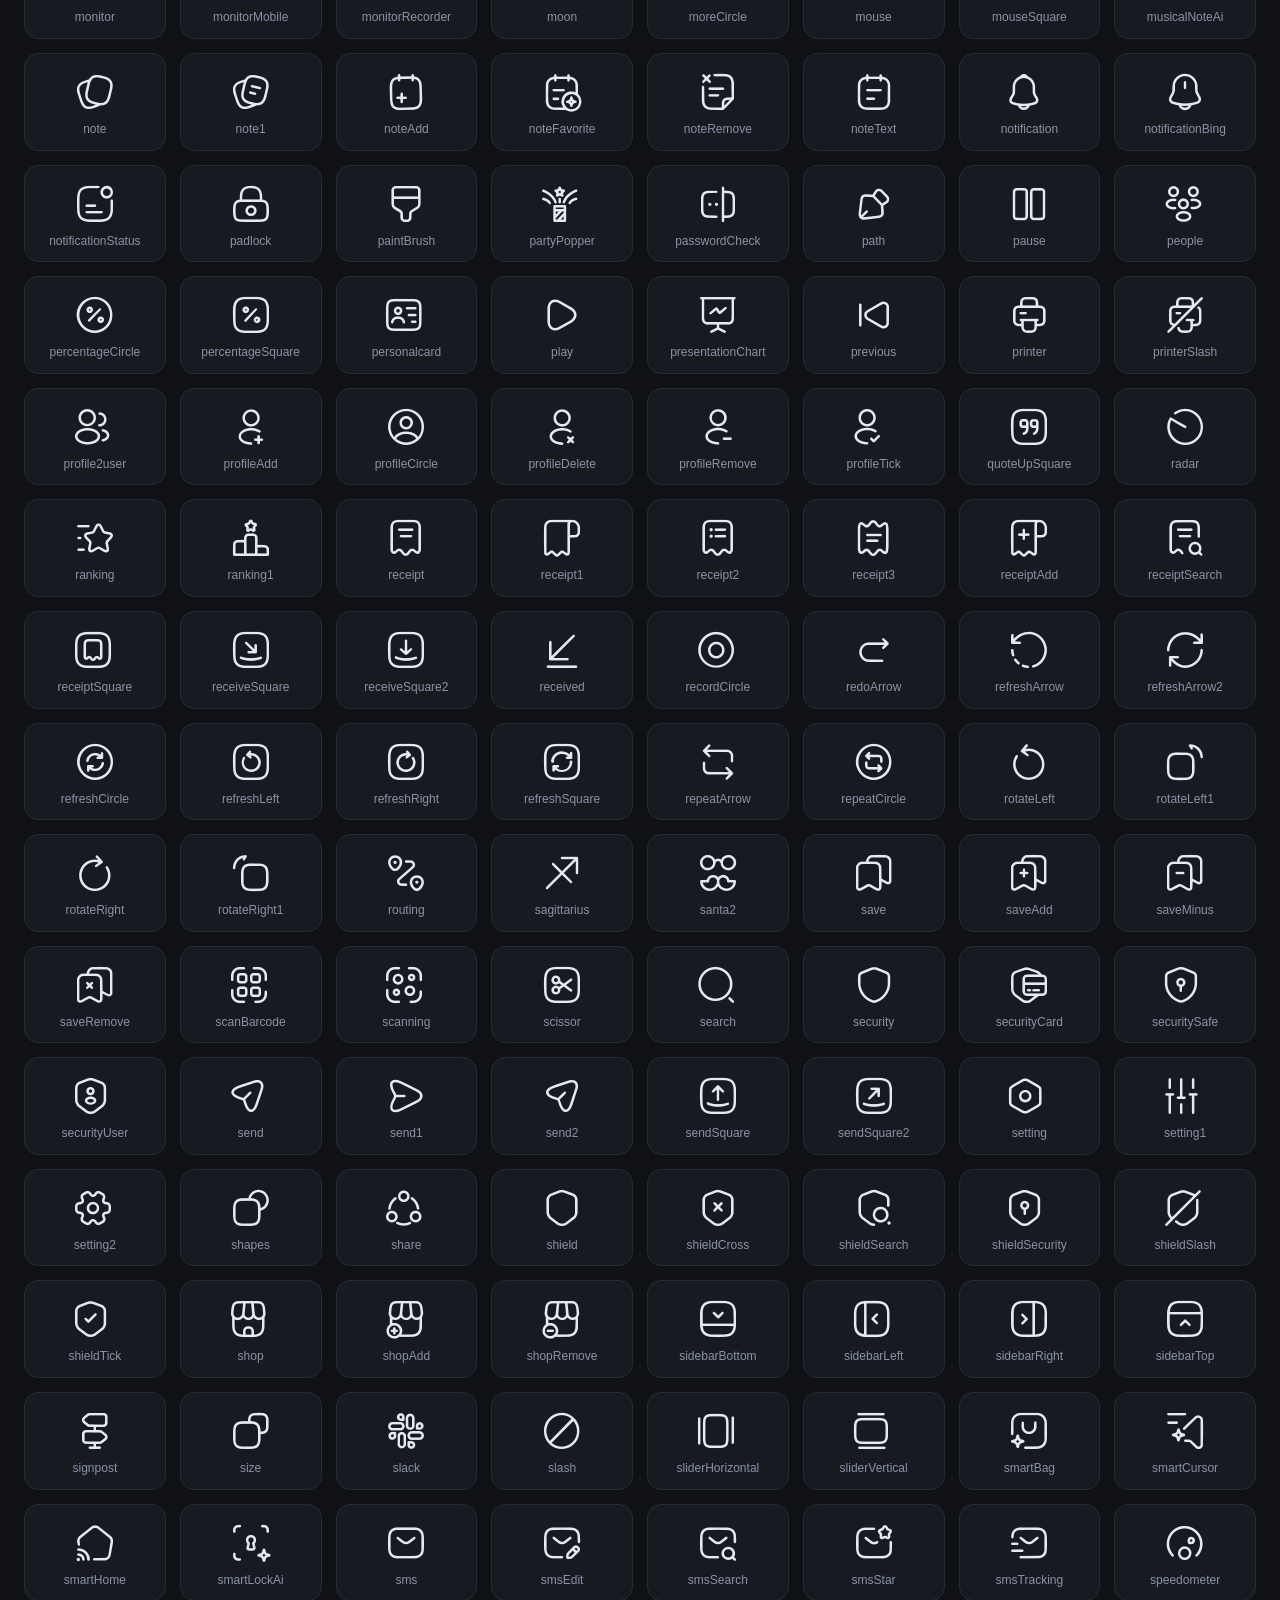
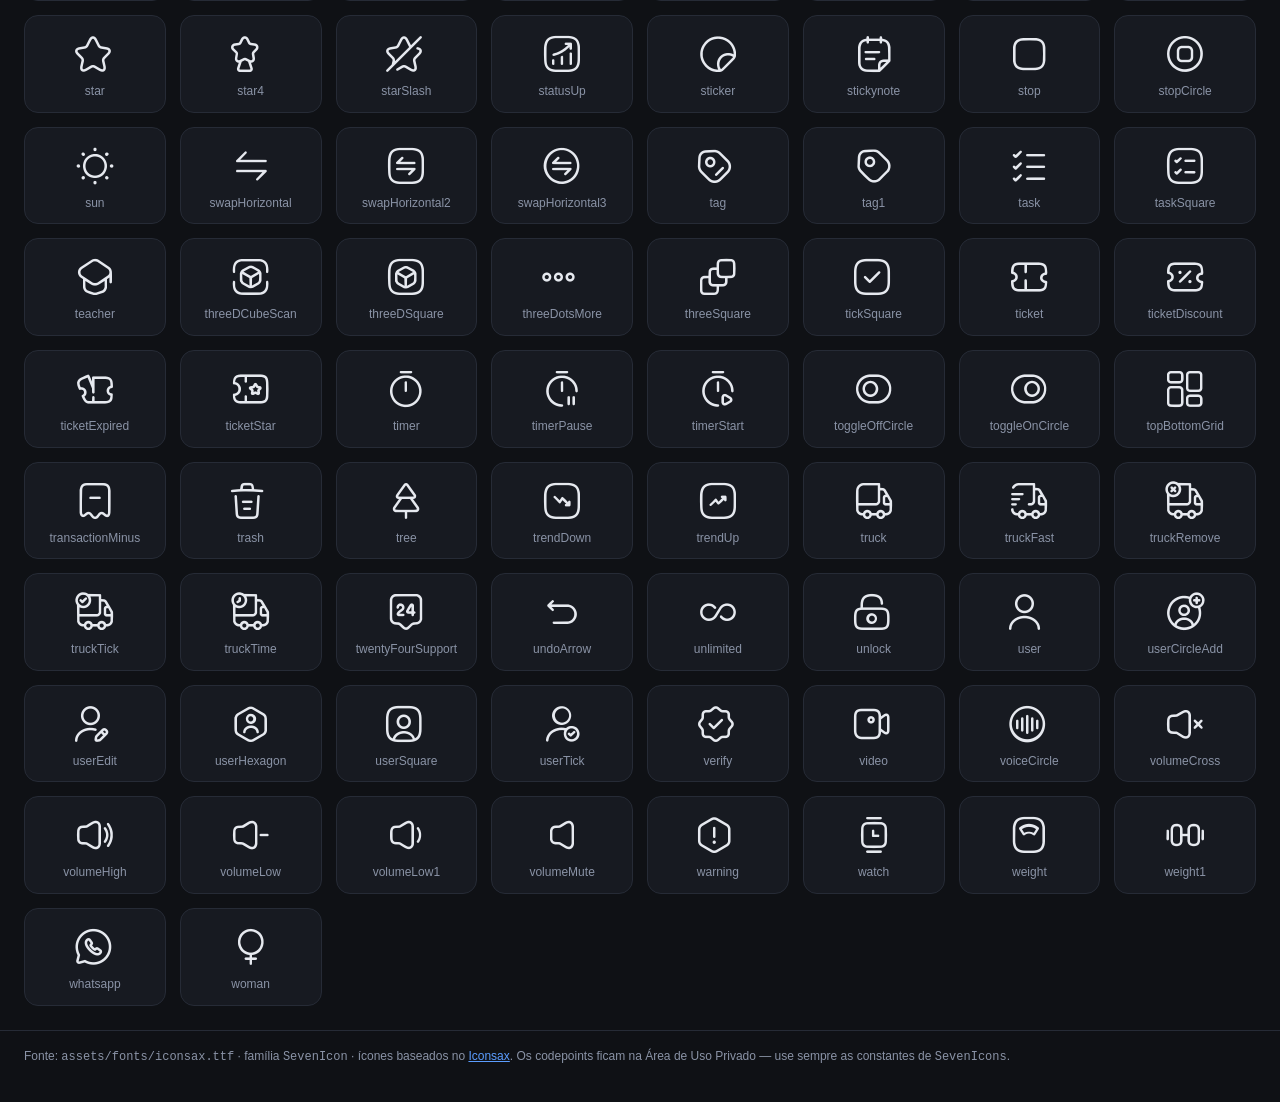
==== commit 3fa14568: "feat: adicionar 6 ícones do Iconsax (514 ícones) Novos do export SVG: barcode, drop, scanBarcode, sc" ====
--- a/gallery.html
+++ b/gallery.html
@@ -162,6 +162,7 @@
       {n:"backward5Seconds",c:"E1D7"},
       {n:"backwardItem",c:"E009"},
       {n:"bank",c:"E0BF"},
+      {n:"barcode",c:"E1FD"},
       {n:"battery2bars",c:"E142"},
       {n:"batteryDisable",c:"E143"},
       {n:"bell2",c:"E0ED"},
@@ -296,6 +297,7 @@
       {n:"documentSketch",c:"E12F"},
       {n:"dollarSquare",c:"E197"},
       {n:"driving",c:"E102"},
+      {n:"drop",c:"E1FE"},
       {n:"edit",c:"E01F"},
       {n:"edit1",c:"E020"},
       {n:"emojiHappy",c:"E151"},
@@ -486,6 +488,8 @@
       {n:"saveAdd",c:"E0A8"},
       {n:"saveMinus",c:"E0A9"},
       {n:"saveRemove",c:"E0AA"},
+      {n:"scanBarcode",c:"E1FF"},
+      {n:"scanning",c:"E200"},
       {n:"scissor",c:"E15E"},
       {n:"search",c:"E048"},
       {n:"security",c:"E1C8"},
@@ -505,6 +509,8 @@
       {n:"shield",c:"E1C9"},
       {n:"shieldCross",c:"E1CA"},
       {n:"shieldSearch",c:"E1CB"},
+      {n:"shieldSecurity",c:"E201"},
+      {n:"shieldSlash",c:"E202"},
       {n:"shieldTick",c:"E050"},
       {n:"shop",c:"E051"},
       {n:"shopAdd",c:"E1CC"},
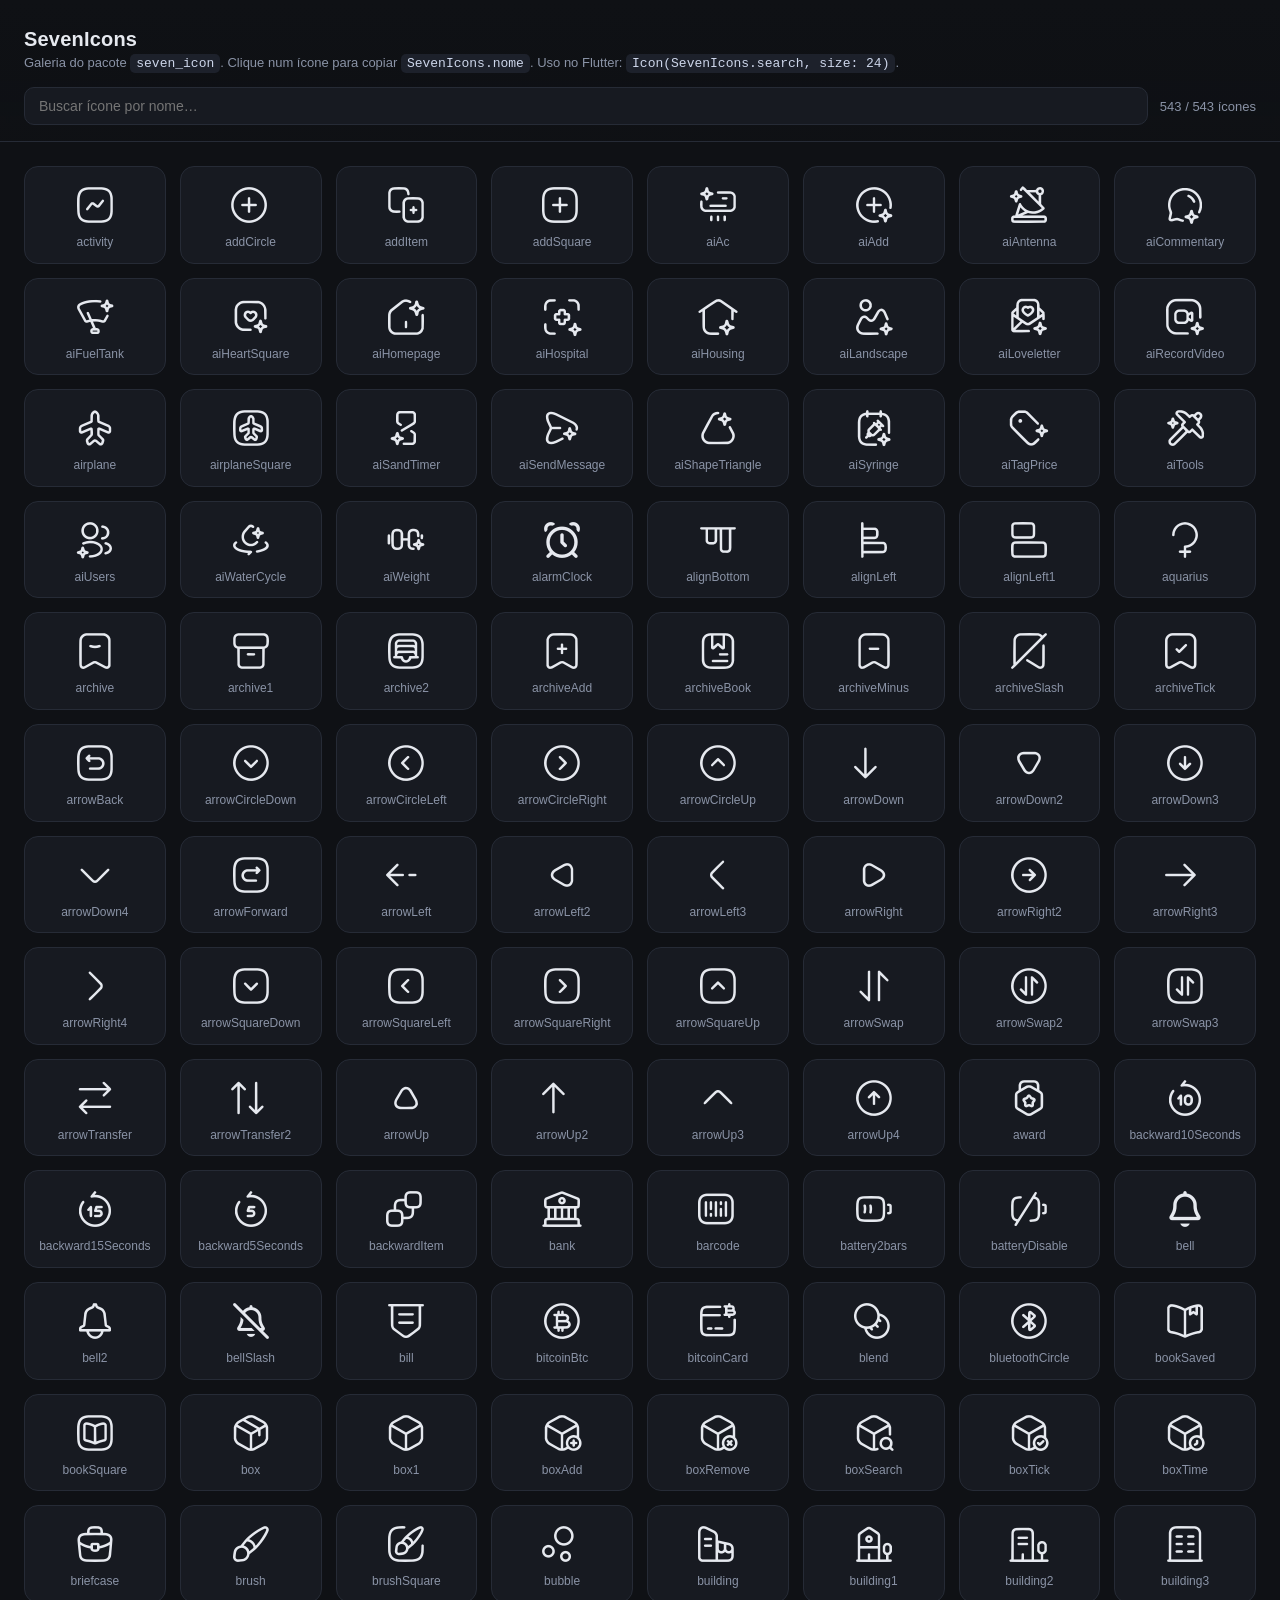
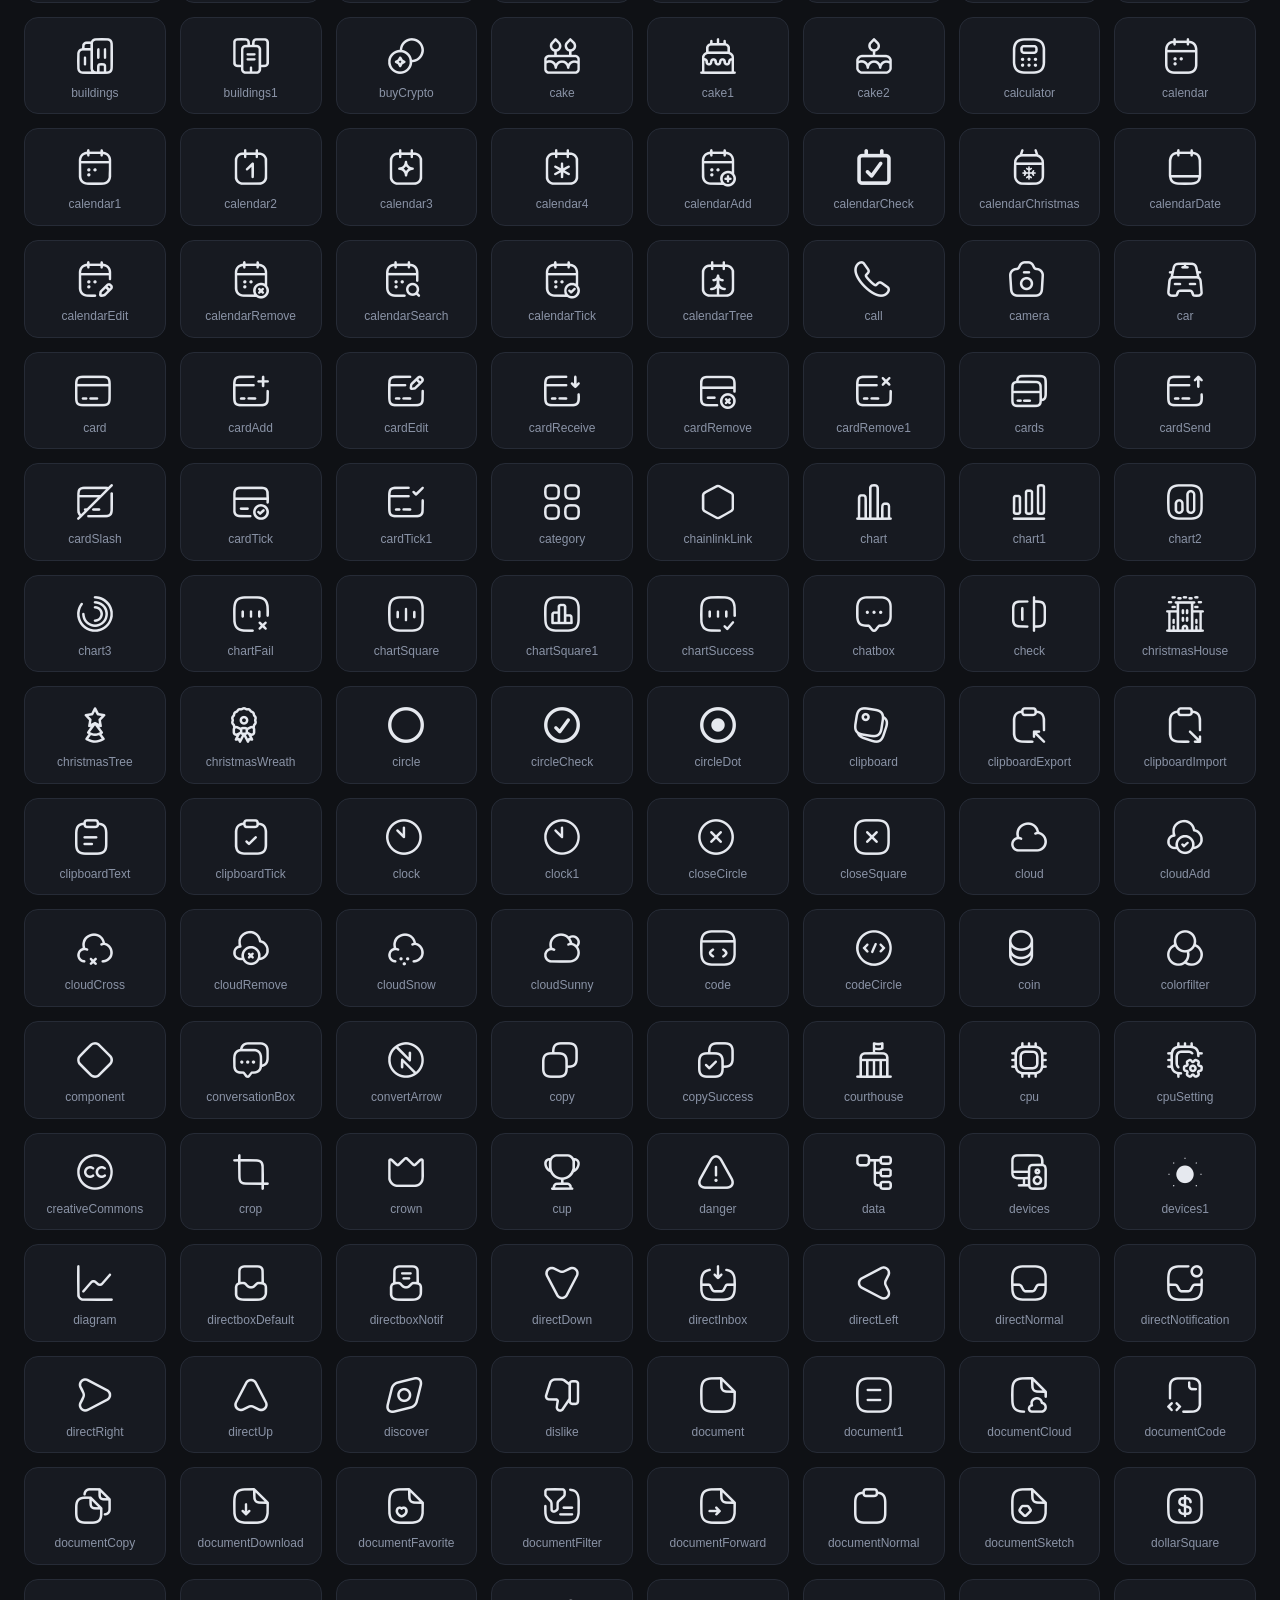
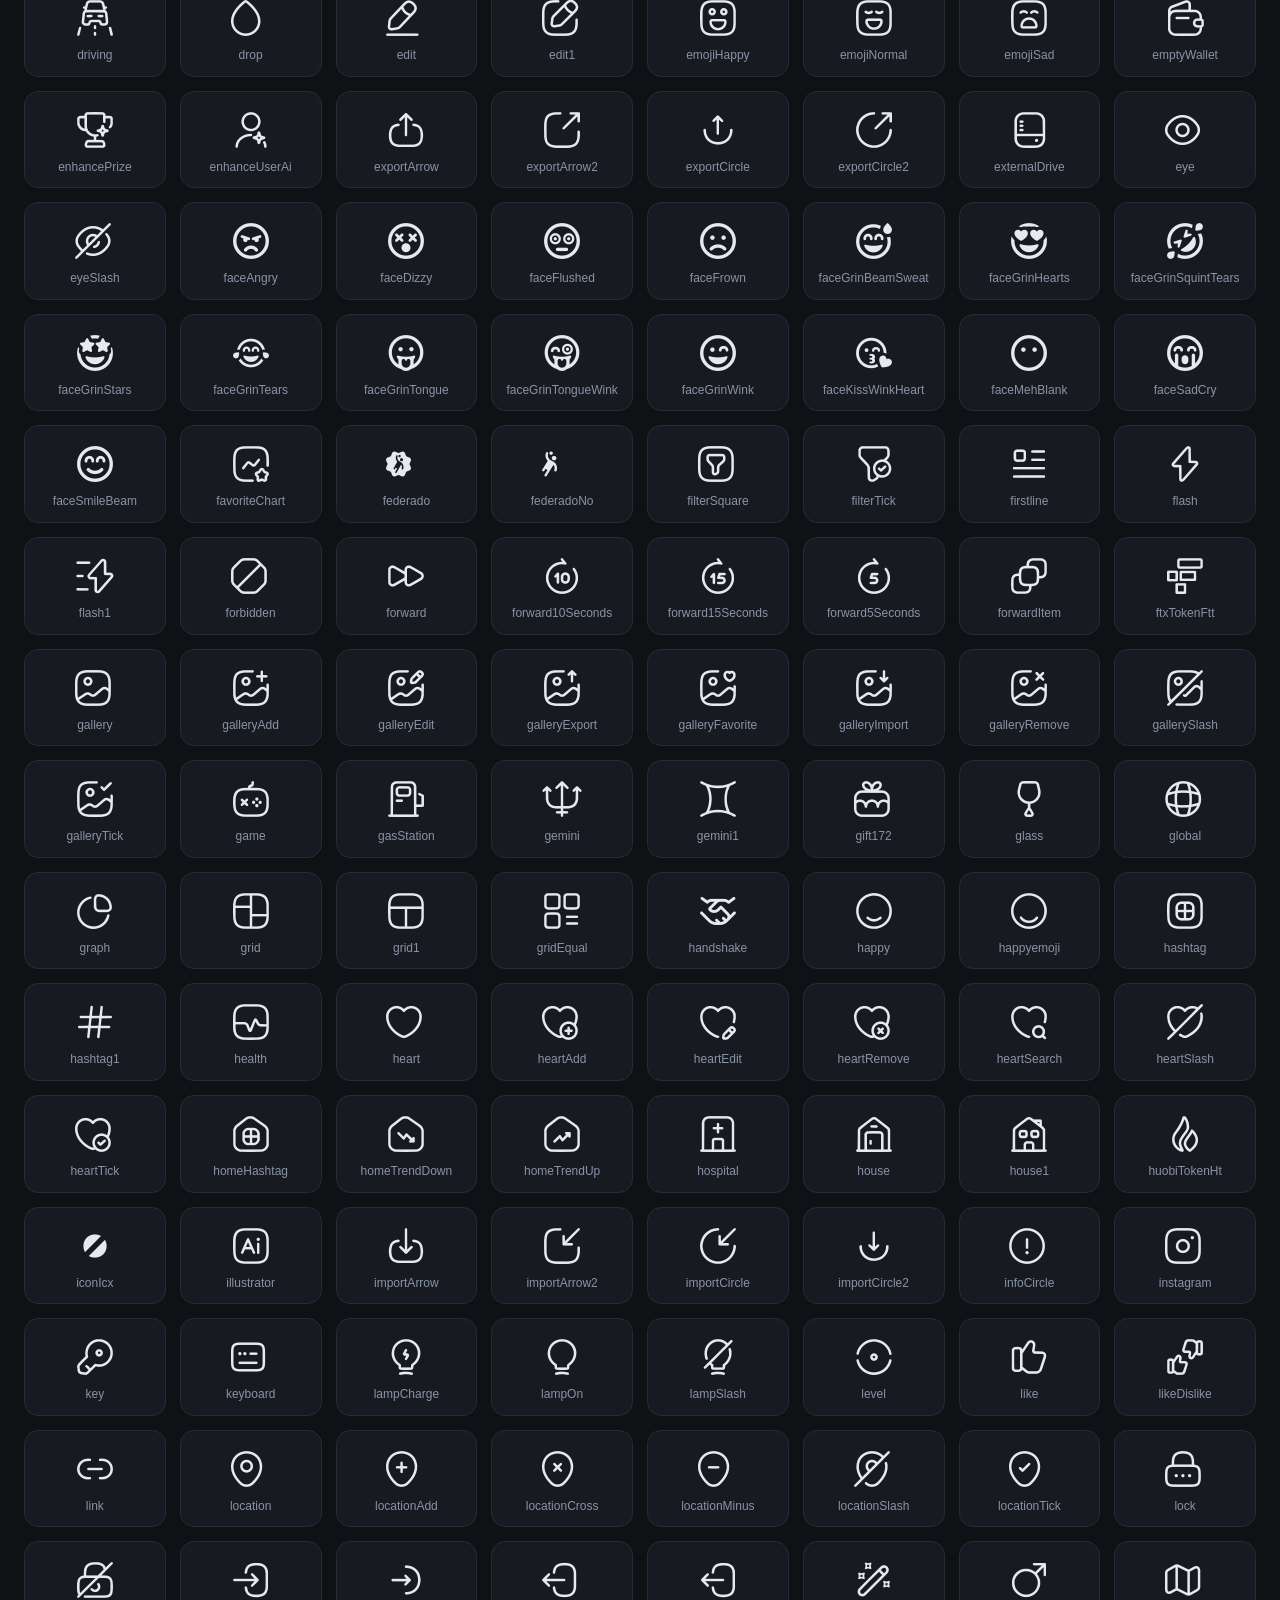
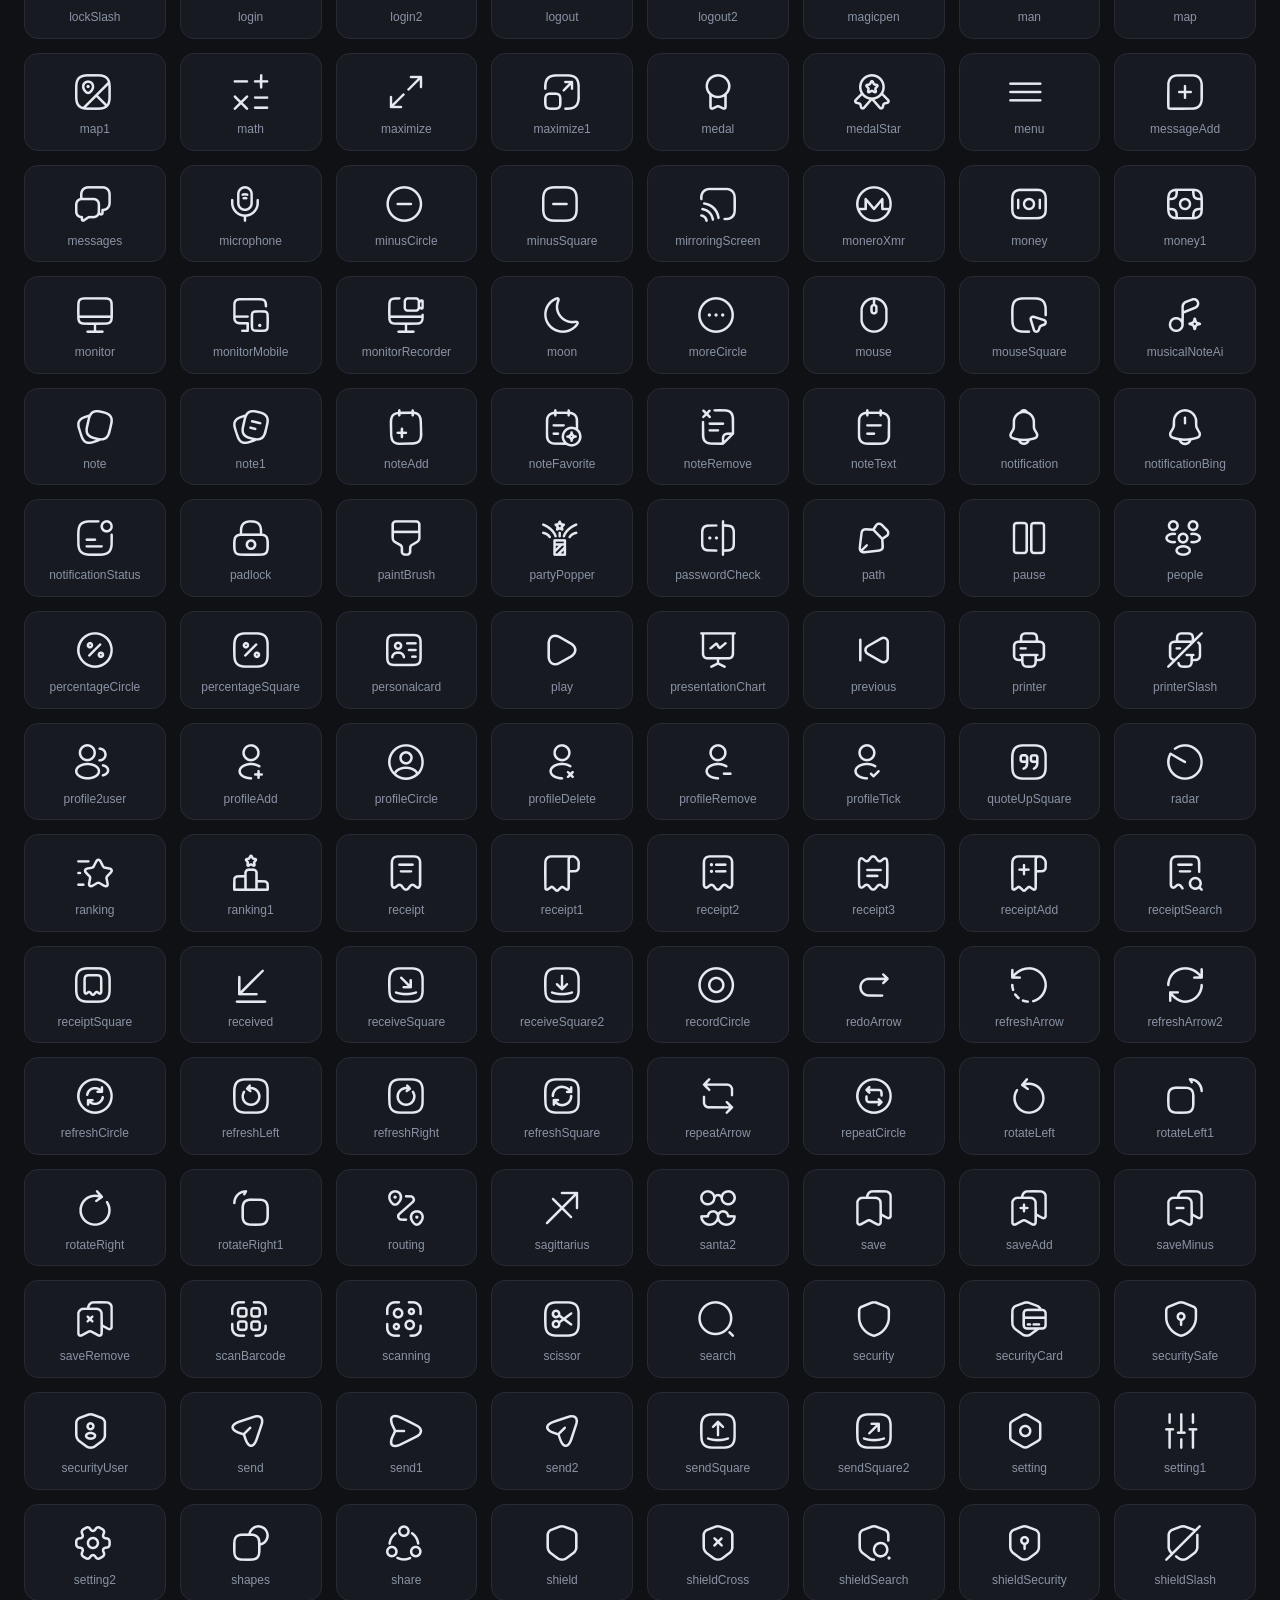
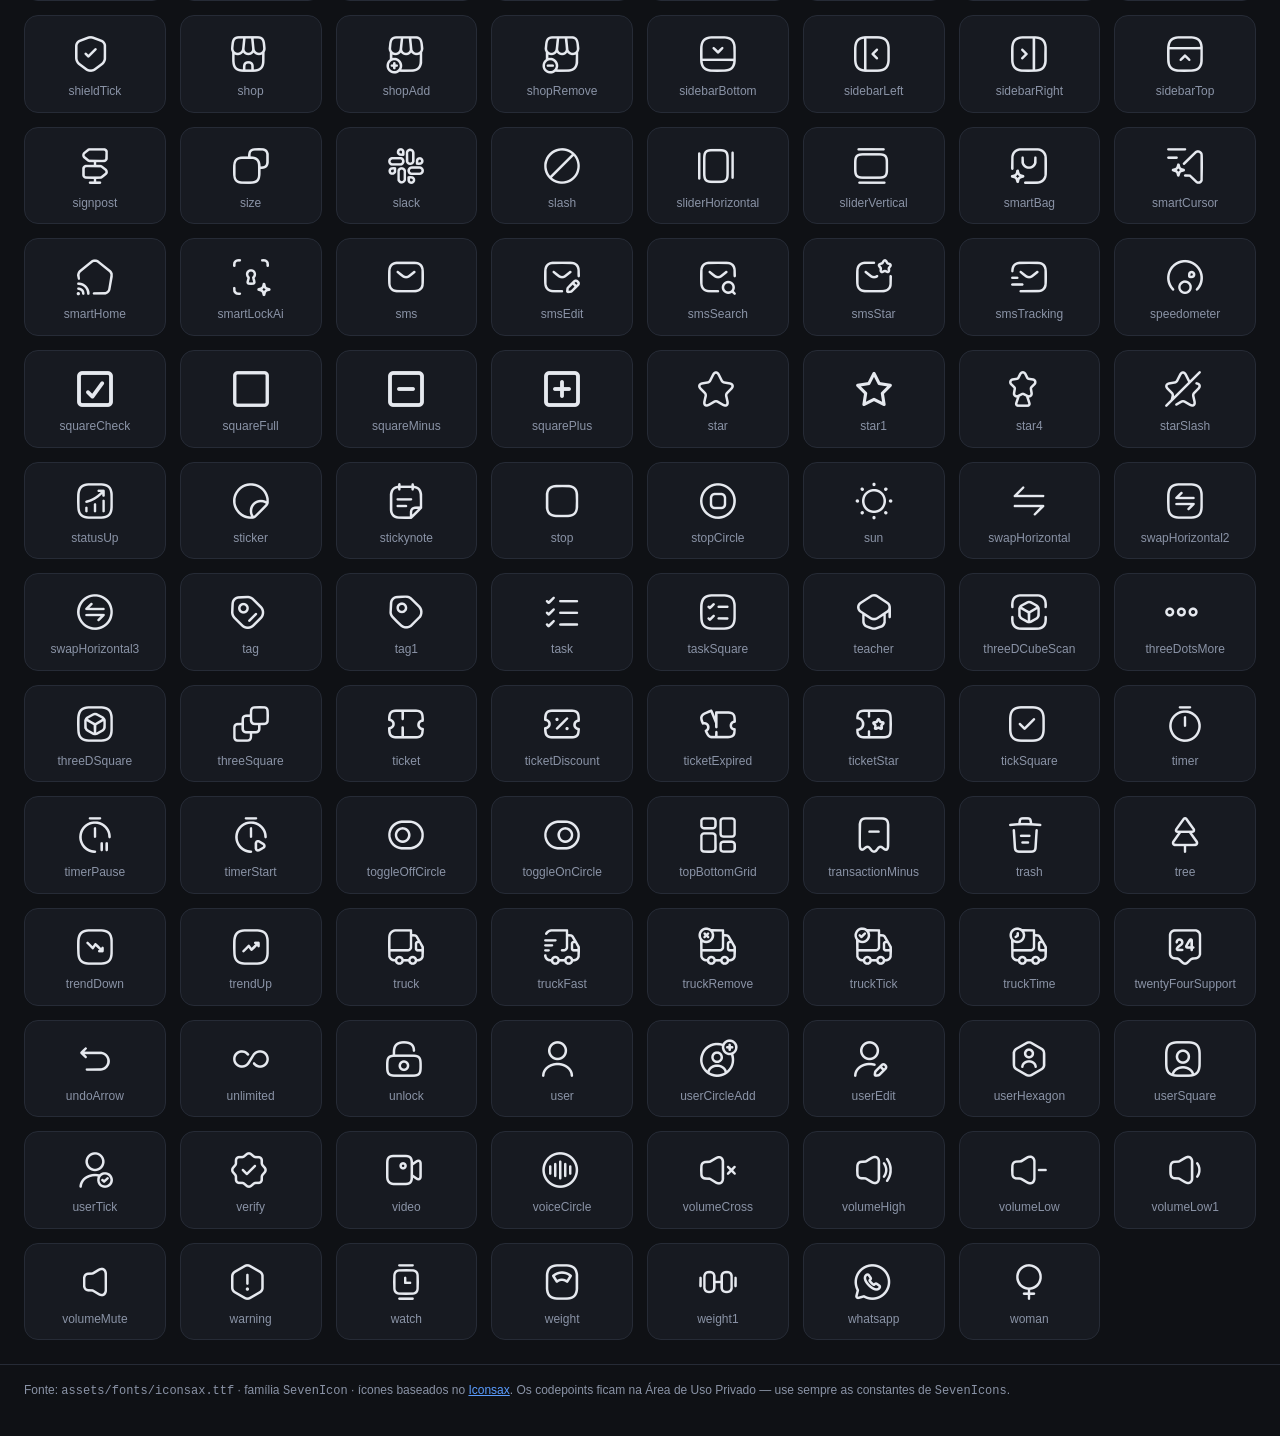
==== commit c5276b43: "feat: adicionar 29 ícones do Font Awesome (543 ícones) Mescla 29 glifos do Font Awesome (variante re" ====
--- a/gallery.html
+++ b/gallery.html
@@ -103,6 +103,8 @@
       {n:"aiLandscape",c:"E06E"},
       {n:"aiLoveletter",c:"E06F"},
       {n:"aiRecordVideo",c:"E070"},
+      {n:"airplane",c:"E0EB"},
+      {n:"airplaneSquare",c:"E0EC"},
       {n:"aiSandTimer",c:"E071"},
       {n:"aiSendMessage",c:"E072"},
       {n:"aiShapeTriangle",c:"E073"},
@@ -112,8 +114,7 @@
       {n:"aiUsers",c:"E077"},
       {n:"aiWaterCycle",c:"E078"},
       {n:"aiWeight",c:"E093"},
-      {n:"airplane",c:"E0EB"},
-      {n:"airplaneSquare",c:"E0EC"},
+      {n:"alarmClock",c:"E203"},
       {n:"alignBottom",c:"E16B"},
       {n:"alignLeft",c:"E16C"},
       {n:"alignLeft1",c:"E16D"},
@@ -165,7 +166,9 @@
       {n:"barcode",c:"E1FD"},
       {n:"battery2bars",c:"E142"},
       {n:"batteryDisable",c:"E143"},
+      {n:"bell",c:"E204"},
       {n:"bell2",c:"E0ED"},
+      {n:"bellSlash",c:"E205"},
       {n:"bill",c:"E118"},
       {n:"bitcoinBtc",c:"E119"},
       {n:"bitcoinCard",c:"E11A"},
@@ -201,6 +204,7 @@
       {n:"calendar3",c:"E0F4"},
       {n:"calendar4",c:"E0F5"},
       {n:"calendarAdd",c:"E1B4"},
+      {n:"calendarCheck",c:"E206"},
       {n:"calendarChristmas",c:"E0F6"},
       {n:"calendarDate",c:"E1B5"},
       {n:"calendarEdit",c:"E1B6"},
@@ -217,11 +221,11 @@
       {n:"cardReceive",c:"E170"},
       {n:"cardRemove",c:"E171"},
       {n:"cardRemove1",c:"E172"},
+      {n:"cards",c:"E177"},
       {n:"cardSend",c:"E173"},
       {n:"cardSlash",c:"E174"},
       {n:"cardTick",c:"E175"},
       {n:"cardTick1",c:"E176"},
-      {n:"cards",c:"E177"},
       {n:"category",c:"E1B9"},
       {n:"chainlinkLink",c:"E123"},
       {n:"chart",c:"E0C5"},
@@ -237,6 +241,9 @@
       {n:"christmasHouse",c:"E0F9"},
       {n:"christmasTree",c:"E0FA"},
       {n:"christmasWreath",c:"E012"},
+      {n:"circle",c:"E207"},
+      {n:"circleCheck",c:"E208"},
+      {n:"circleDot",c:"E209"},
       {n:"clipboard",c:"E013"},
       {n:"clipboardExport",c:"E124"},
       {n:"clipboardImport",c:"E125"},
@@ -273,6 +280,8 @@
       {n:"devices",c:"E100"},
       {n:"devices1",c:"E101"},
       {n:"diagram",c:"E0CE"},
+      {n:"directboxDefault",c:"E14F"},
+      {n:"directboxNotif",c:"E150"},
       {n:"directDown",c:"E179"},
       {n:"directInbox",c:"E14C"},
       {n:"directLeft",c:"E17A"},
@@ -280,8 +289,6 @@
       {n:"directNotification",c:"E14E"},
       {n:"directRight",c:"E17B"},
       {n:"directUp",c:"E17C"},
-      {n:"directboxDefault",c:"E14F"},
-      {n:"directboxNotif",c:"E150"},
       {n:"discover",c:"E01C"},
       {n:"dislike",c:"E1BA"},
       {n:"document",c:"E128"},
@@ -313,6 +320,22 @@
       {n:"externalDrive",c:"E103"},
       {n:"eye",c:"E021"},
       {n:"eyeSlash",c:"E022"},
+      {n:"faceAngry",c:"E20A"},
+      {n:"faceDizzy",c:"E20B"},
+      {n:"faceFlushed",c:"E20C"},
+      {n:"faceFrown",c:"E20D"},
+      {n:"faceGrinBeamSweat",c:"E20E"},
+      {n:"faceGrinHearts",c:"E20F"},
+      {n:"faceGrinSquintTears",c:"E210"},
+      {n:"faceGrinStars",c:"E211"},
+      {n:"faceGrinTears",c:"E212"},
+      {n:"faceGrinTongue",c:"E213"},
+      {n:"faceGrinTongueWink",c:"E214"},
+      {n:"faceGrinWink",c:"E215"},
+      {n:"faceKissWinkHeart",c:"E216"},
+      {n:"faceMehBlank",c:"E217"},
+      {n:"faceSadCry",c:"E218"},
+      {n:"faceSmileBeam",c:"E219"},
       {n:"favoriteChart",c:"E0CF"},
       {n:"federado",c:"E1FB"},
       {n:"federadoNo",c:"E1FC"},
@@ -348,6 +371,7 @@
       {n:"grid",c:"E17D"},
       {n:"grid1",c:"E17E"},
       {n:"gridEqual",c:"E17F"},
+      {n:"handshake",c:"E21A"},
       {n:"happy",c:"E158"},
       {n:"happyemoji",c:"E159"},
       {n:"hashtag",c:"E0D3"},
@@ -464,9 +488,9 @@
       {n:"receiptAdd",c:"E1A7"},
       {n:"receiptSearch",c:"E1A8"},
       {n:"receiptSquare",c:"E046"},
+      {n:"received",c:"E0B3"},
       {n:"receiveSquare",c:"E0B1"},
       {n:"receiveSquare2",c:"E0B2"},
-      {n:"received",c:"E0B3"},
       {n:"recordCircle",c:"E047"},
       {n:"redoArrow",c:"E0B4"},
       {n:"refreshArrow",c:"E0B5"},
@@ -535,7 +559,12 @@
       {n:"smsStar",c:"E164"},
       {n:"smsTracking",c:"E165"},
       {n:"speedometer",c:"E18B"},
+      {n:"squareCheck",c:"E21B"},
+      {n:"squareFull",c:"E21C"},
+      {n:"squareMinus",c:"E21D"},
+      {n:"squarePlus",c:"E21E"},
       {n:"star",c:"E055"},
+      {n:"star1",c:"E21F"},
       {n:"star4",c:"E056"},
       {n:"starSlash",c:"E057"},
       {n:"statusUp",c:"E110"},
@@ -553,14 +582,14 @@
       {n:"taskSquare",c:"E13E"},
       {n:"teacher",c:"E1AE"},
       {n:"threeDCubeScan",c:"E13F"},
+      {n:"threeDotsMore",c:"E059"},
       {n:"threeDSquare",c:"E140"},
-      {n:"threeDotsMore",c:"E059"},
       {n:"threeSquare",c:"E18D"},
-      {n:"tickSquare",c:"E05A"},
       {n:"ticket",c:"E1AF"},
       {n:"ticketDiscount",c:"E1B0"},
       {n:"ticketExpired",c:"E1B1"},
       {n:"ticketStar",c:"E1B2"},
+      {n:"tickSquare",c:"E05A"},
       {n:"timer",c:"E1CE"},
       {n:"timerPause",c:"E1CF"},
       {n:"timerStart",c:"E1D0"},
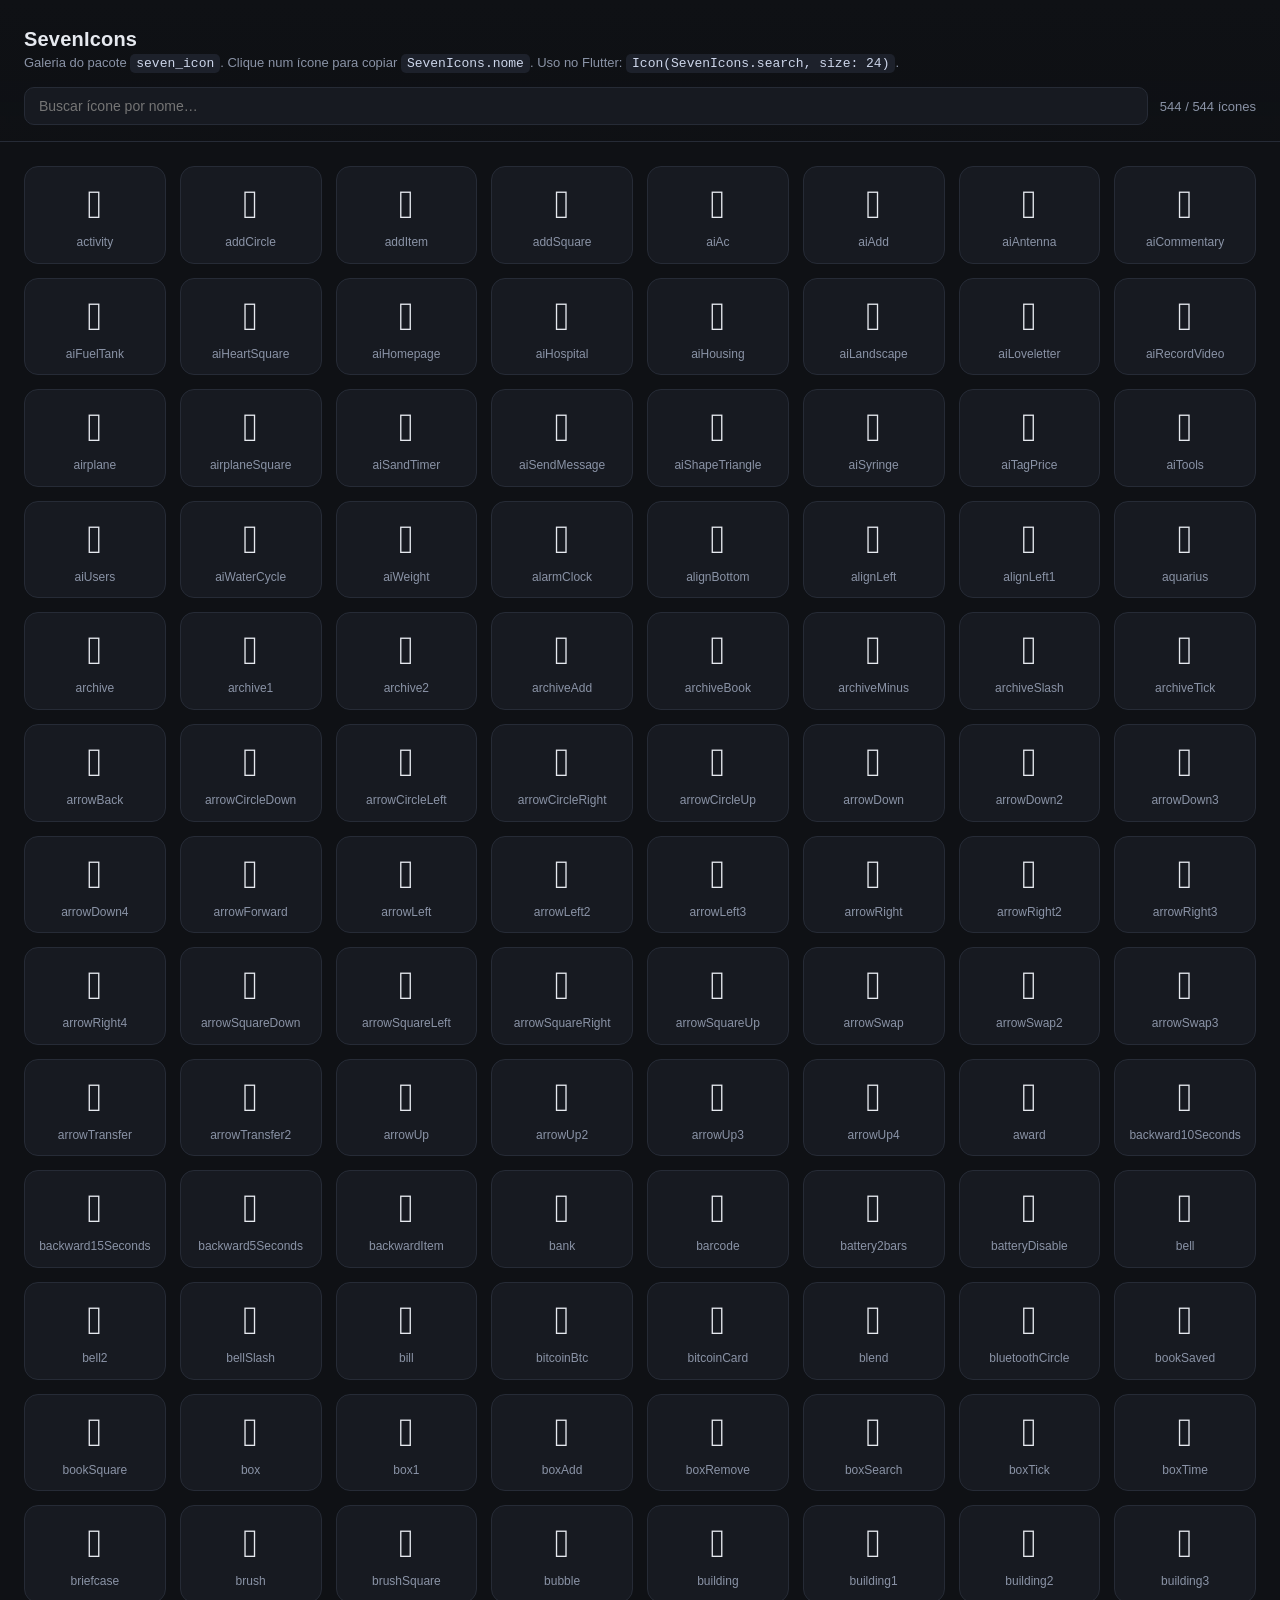
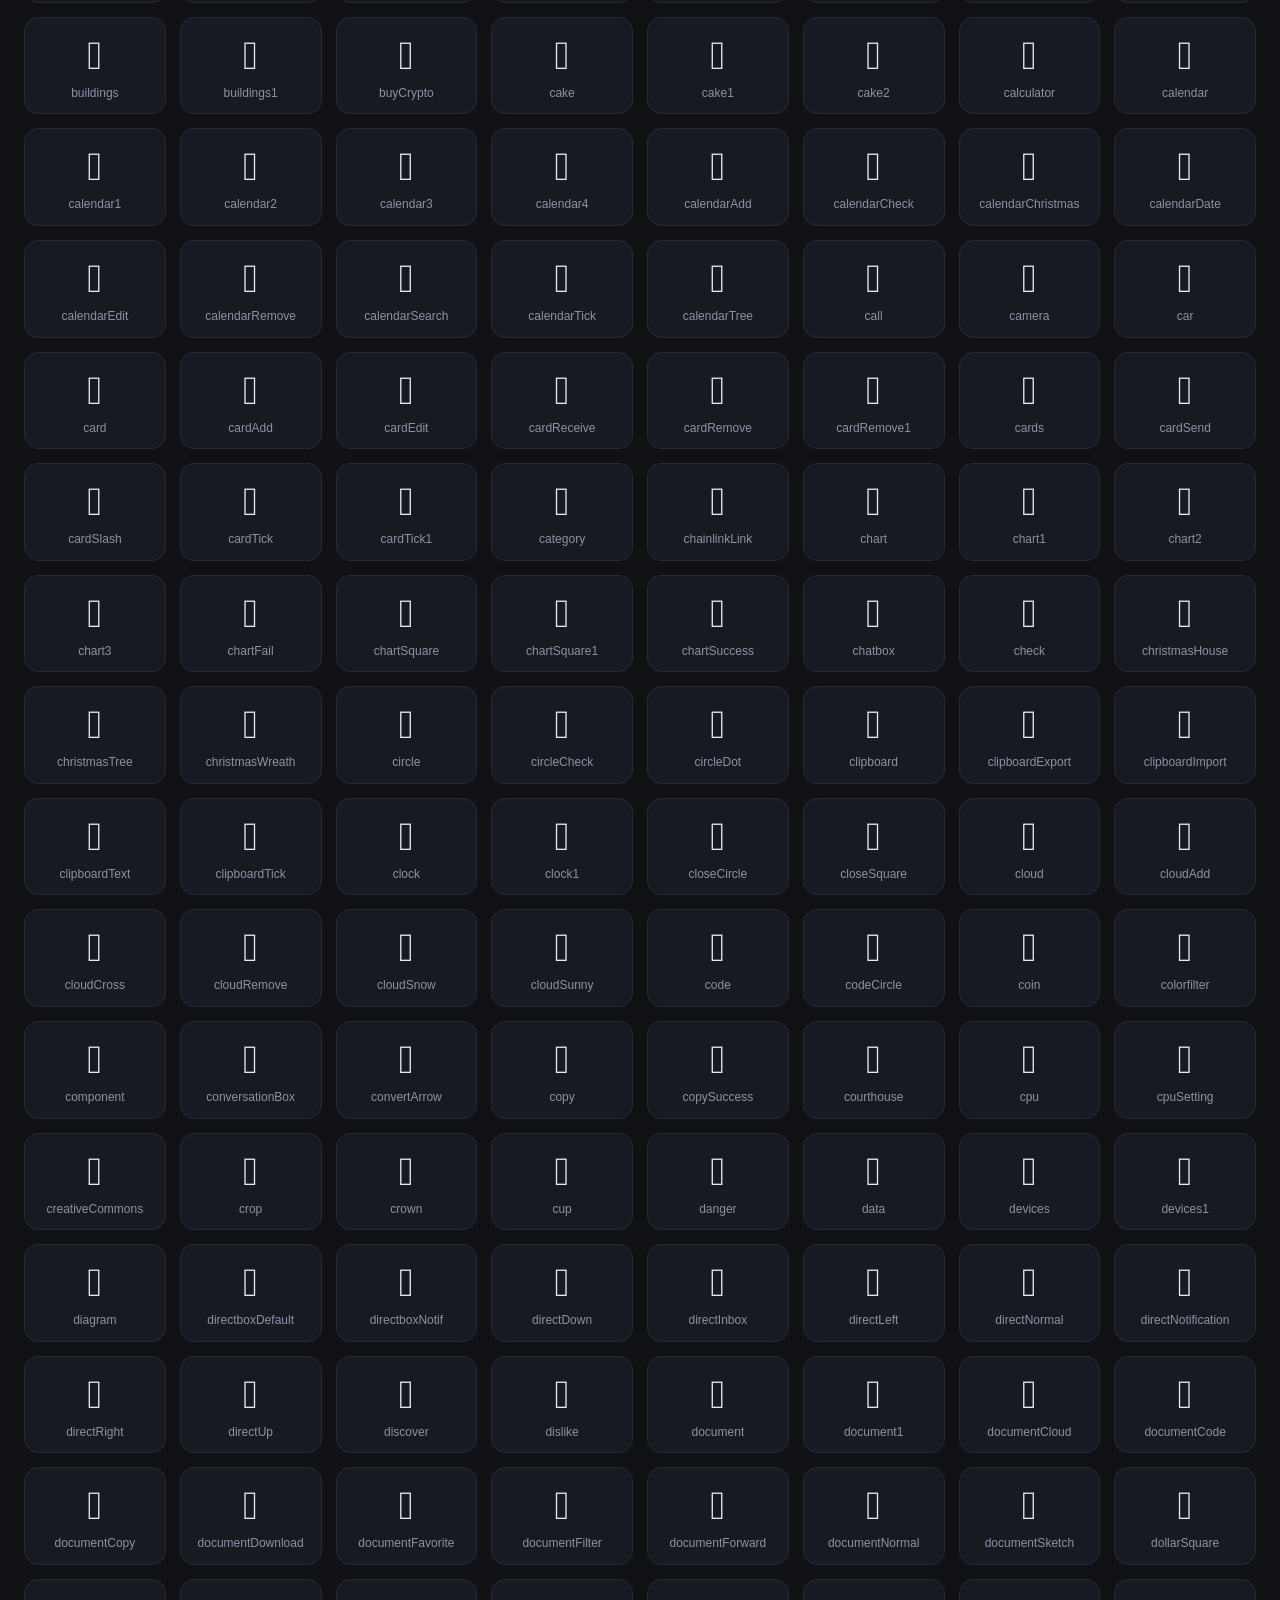
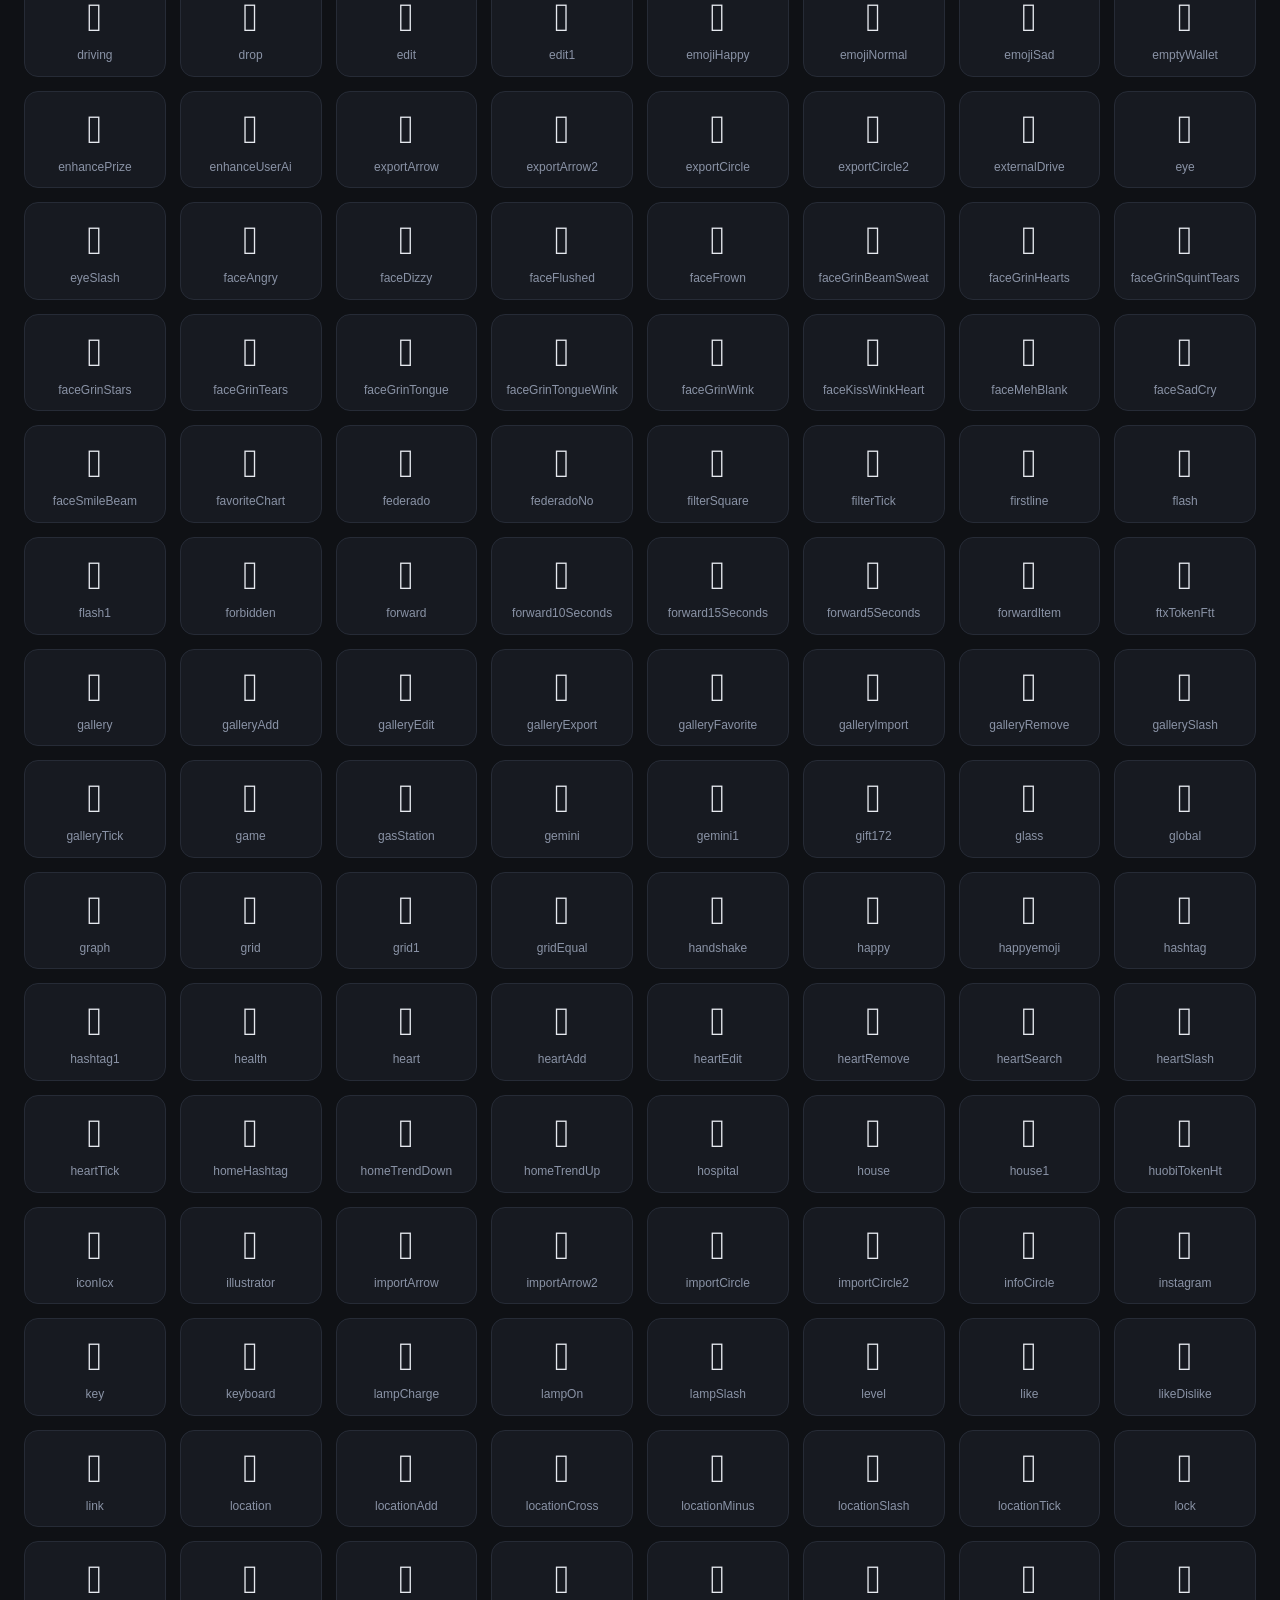
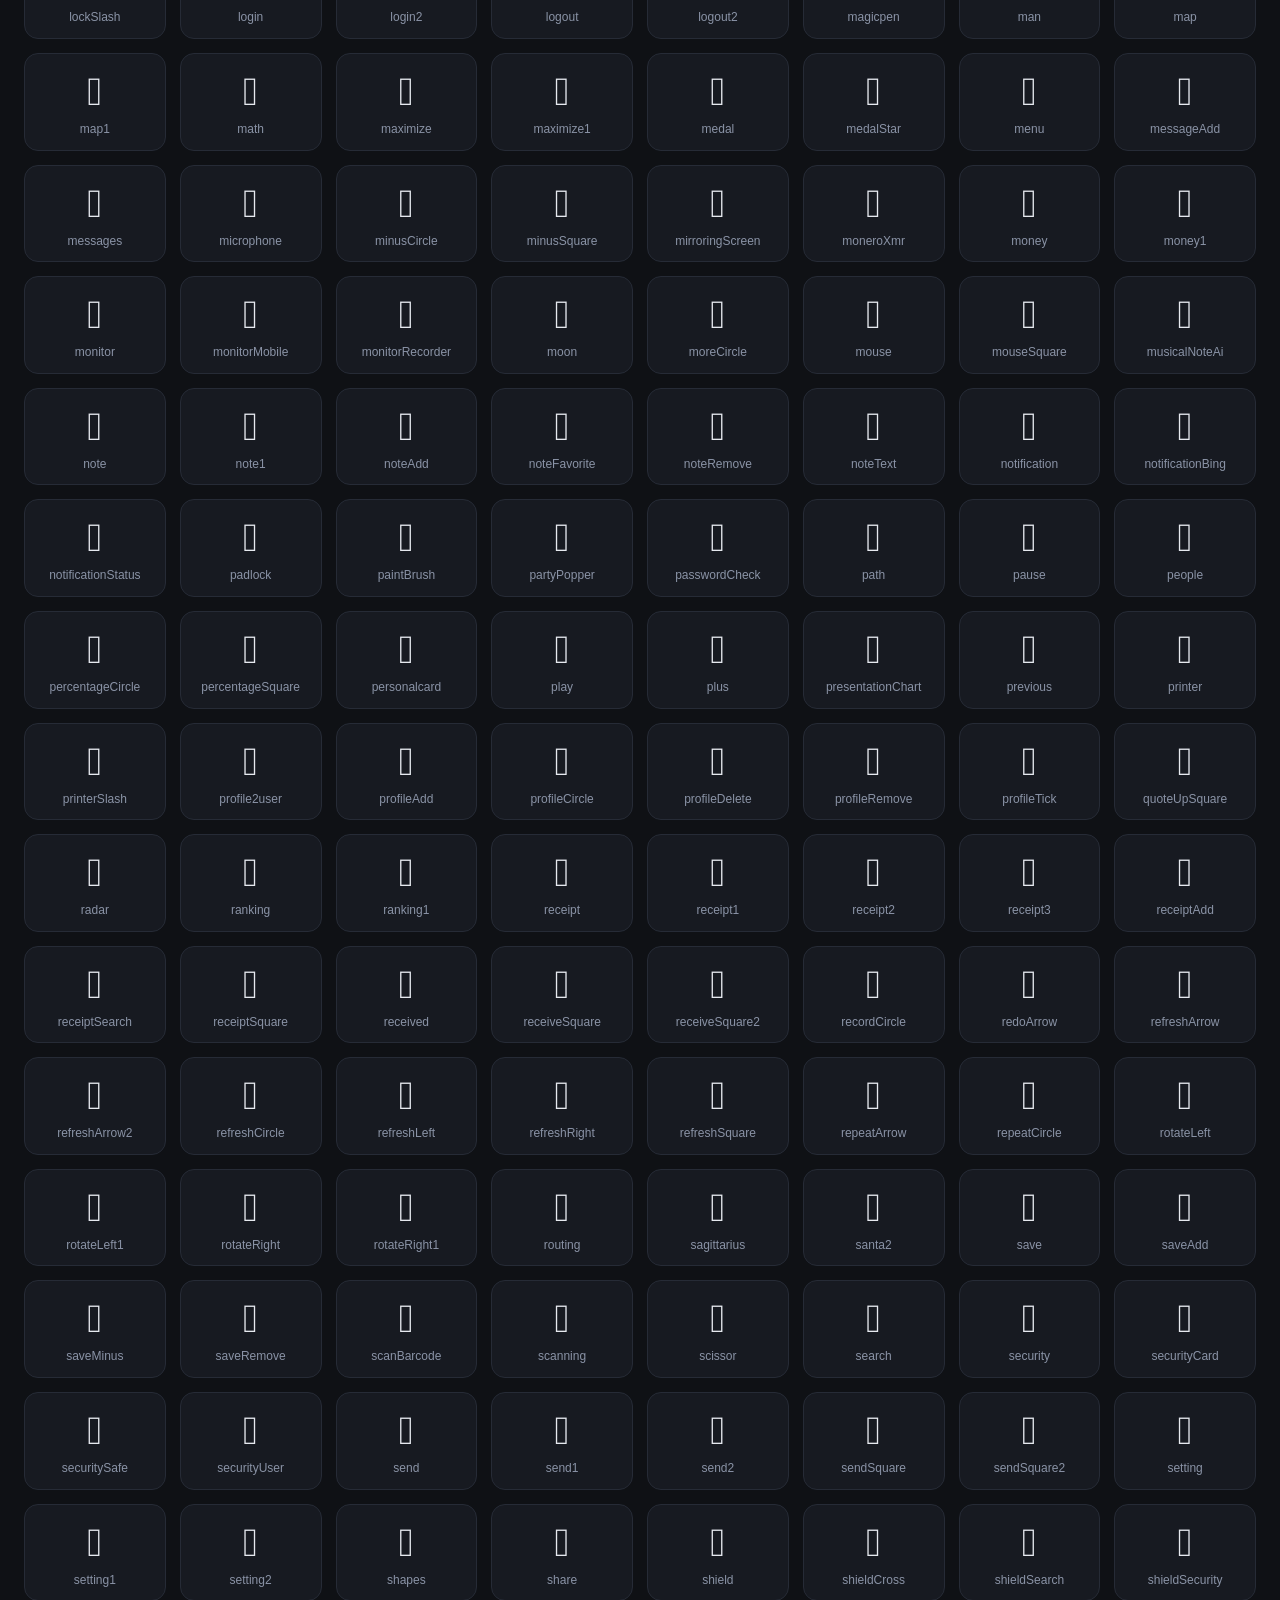
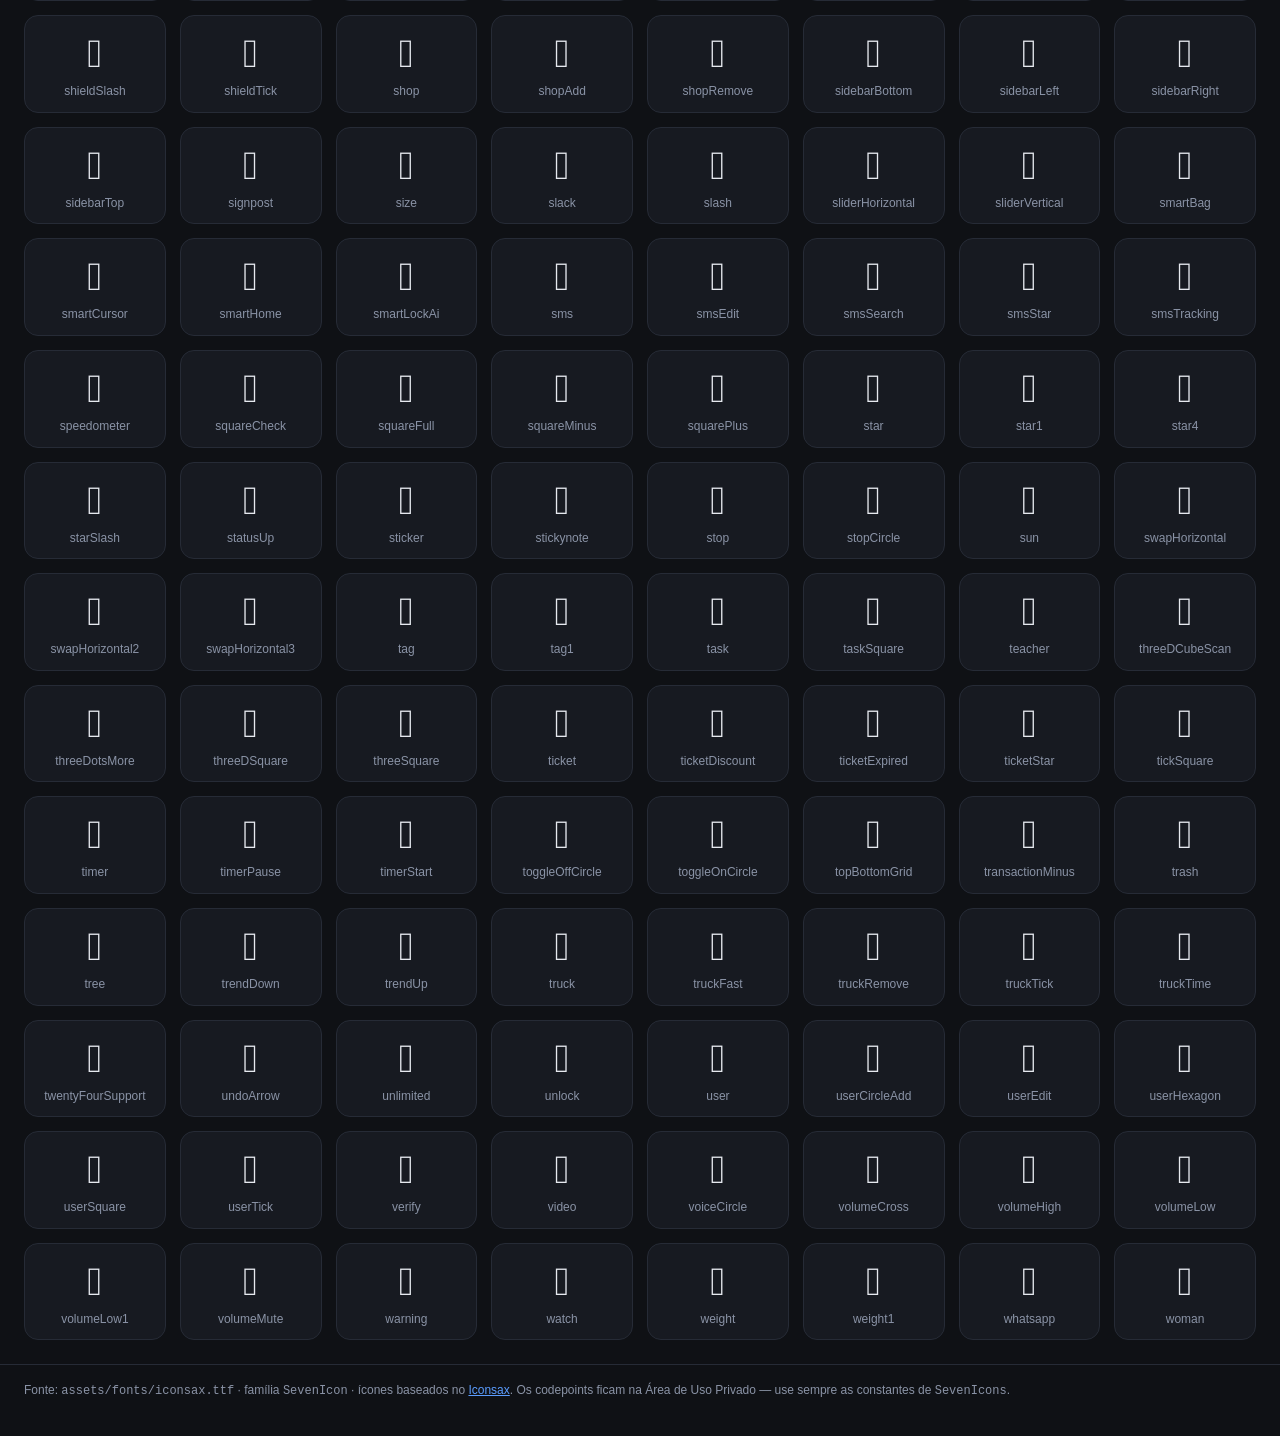
==== commit 59876cb7: "feat: adicionar ícone "plus" à fonte SevenIcon e atualizar arquivo de fonte Iconsax" ====
--- a/gallery.html
+++ b/gallery.html
@@ -467,6 +467,7 @@
       {n:"percentageSquare",c:"E1A2"},
       {n:"personalcard",c:"E043"},
       {n:"play",c:"E1EA"},
+      {n:"plus",c:"E220"},
       {n:"presentationChart",c:"E10C"},
       {n:"previous",c:"E1EB"},
       {n:"printer",c:"E10D"},
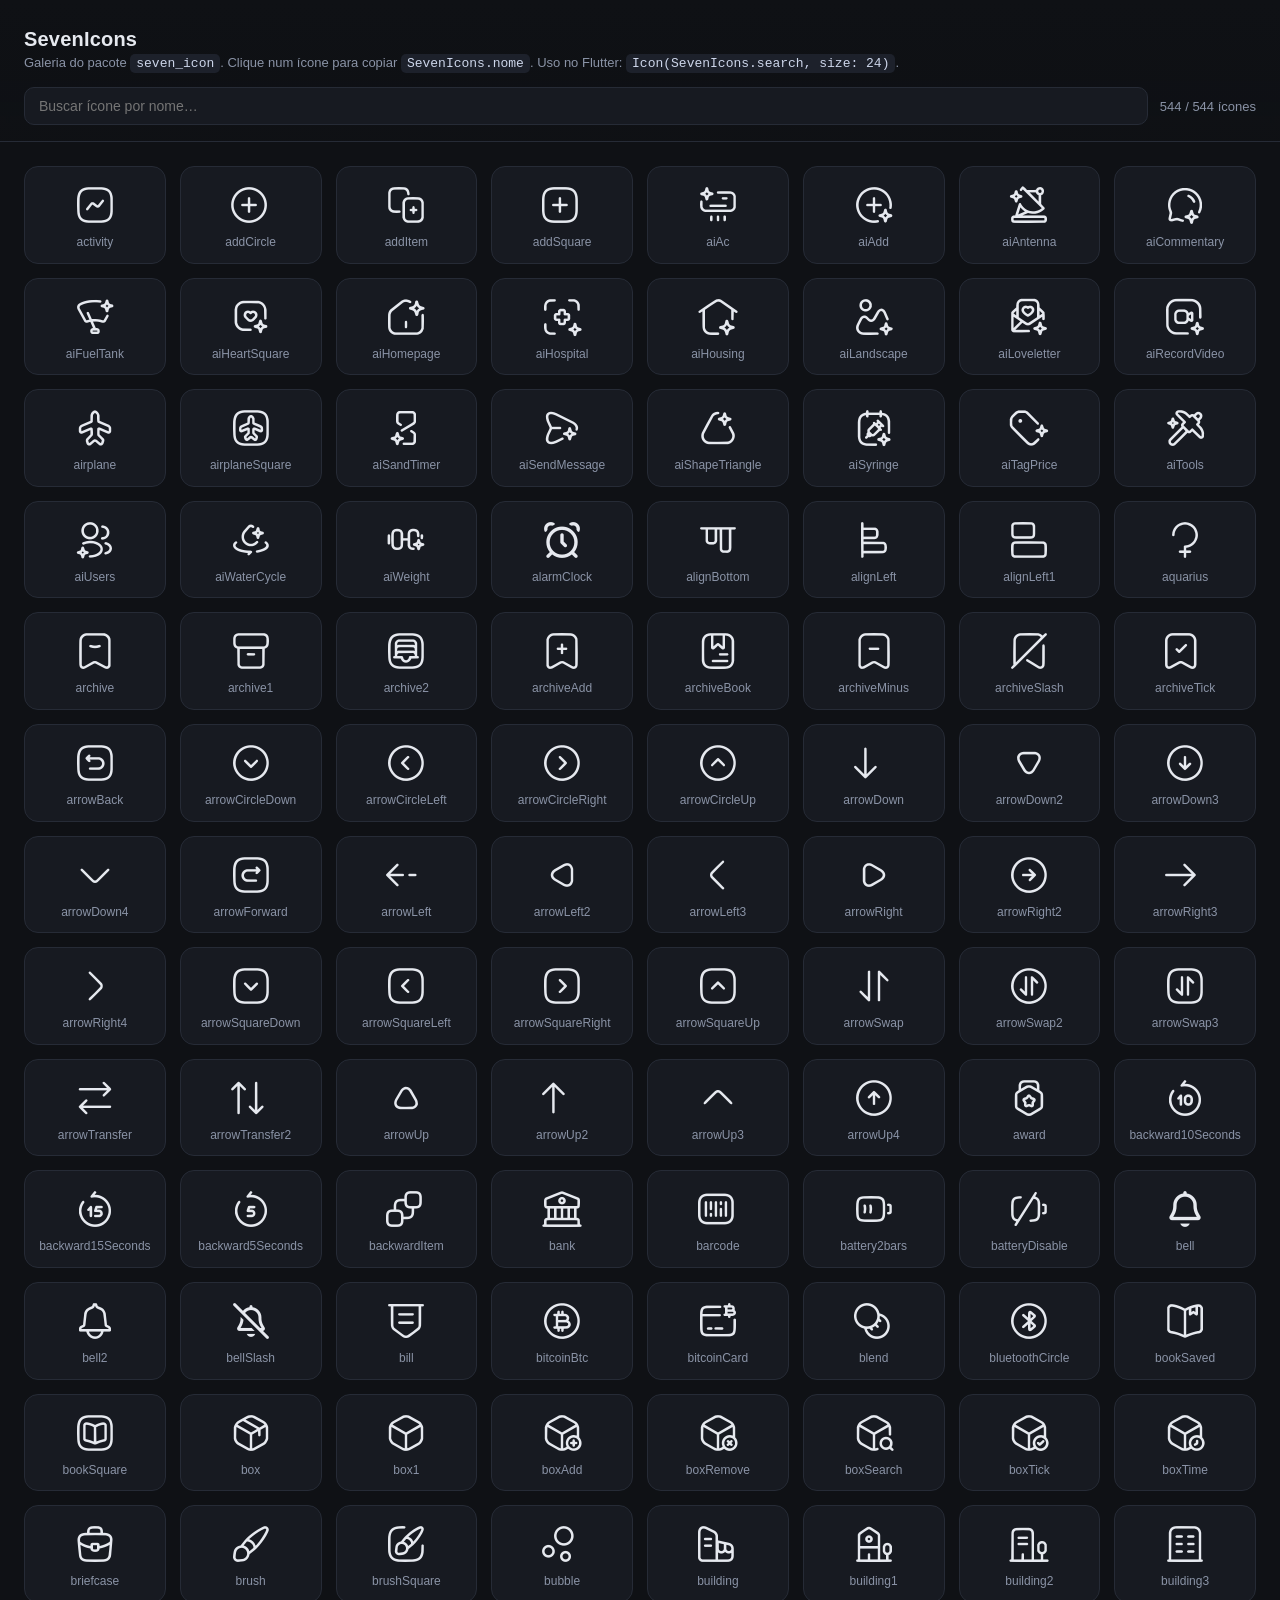
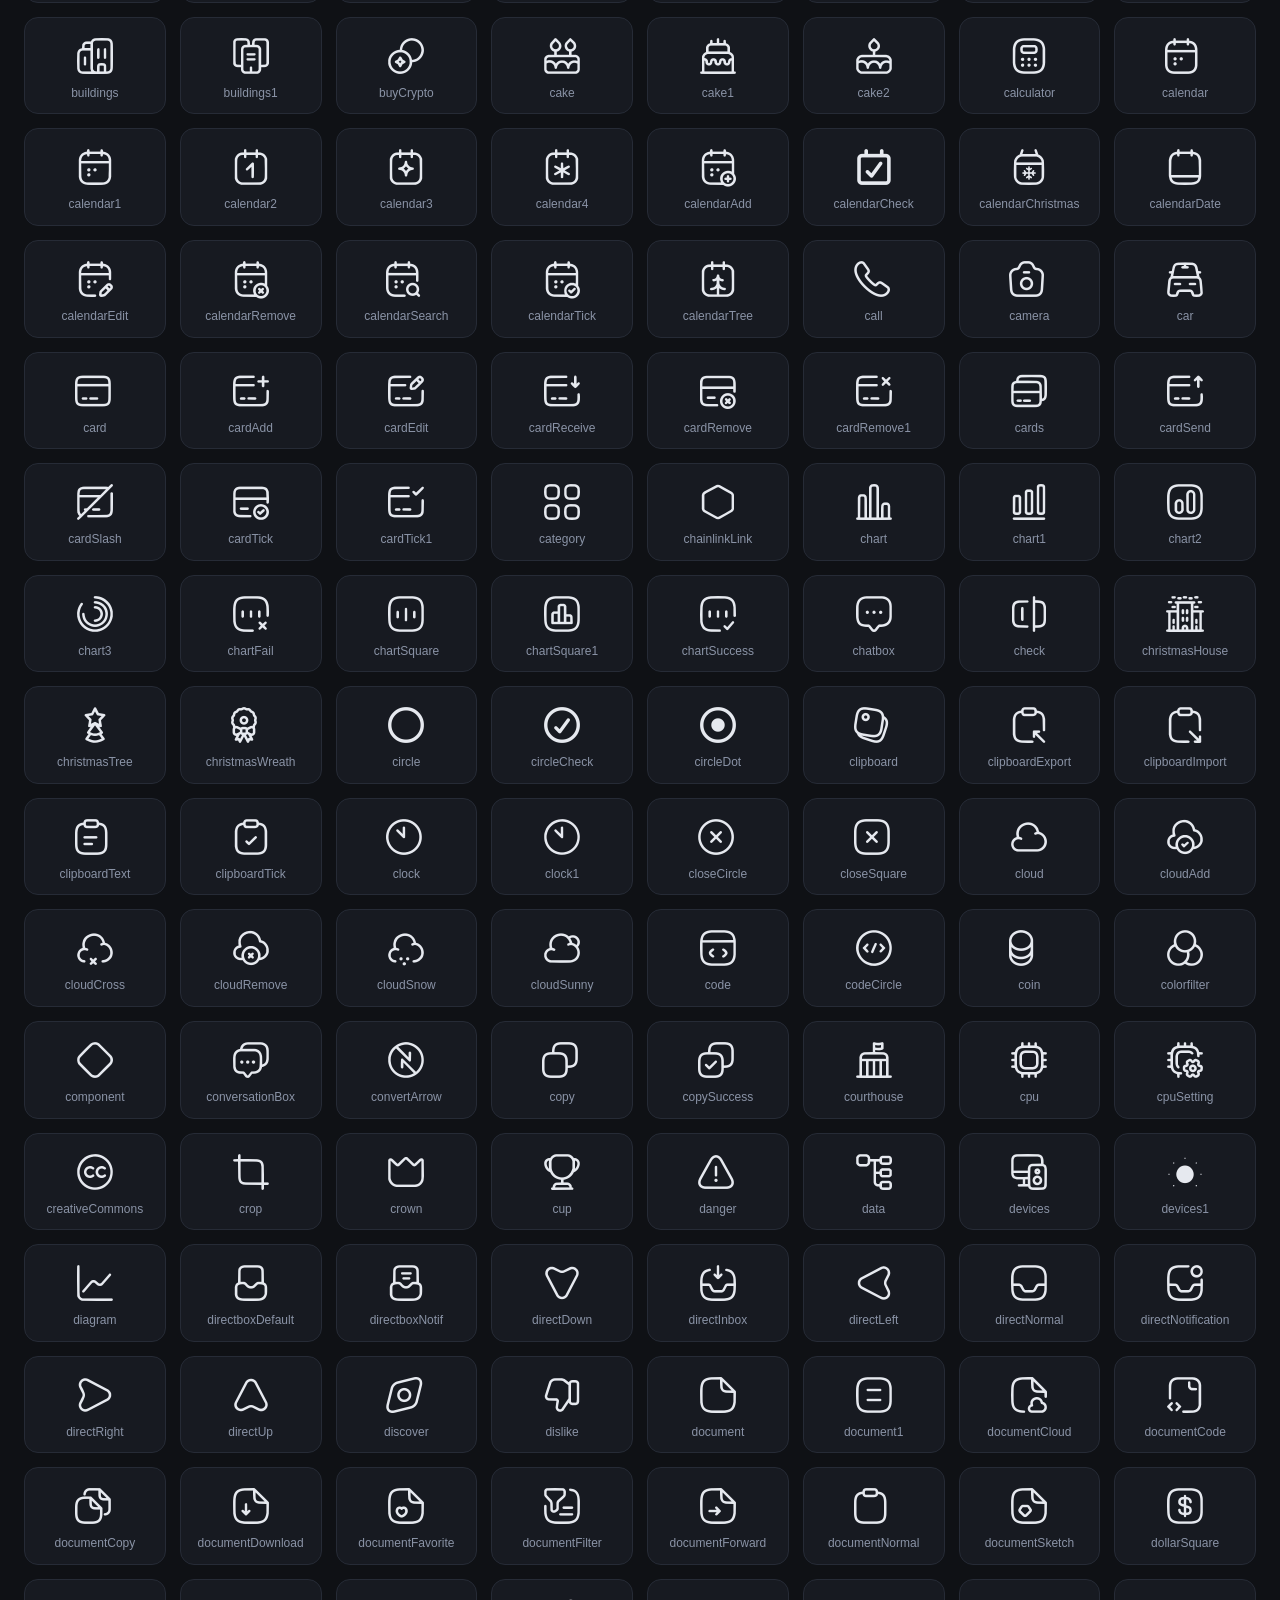
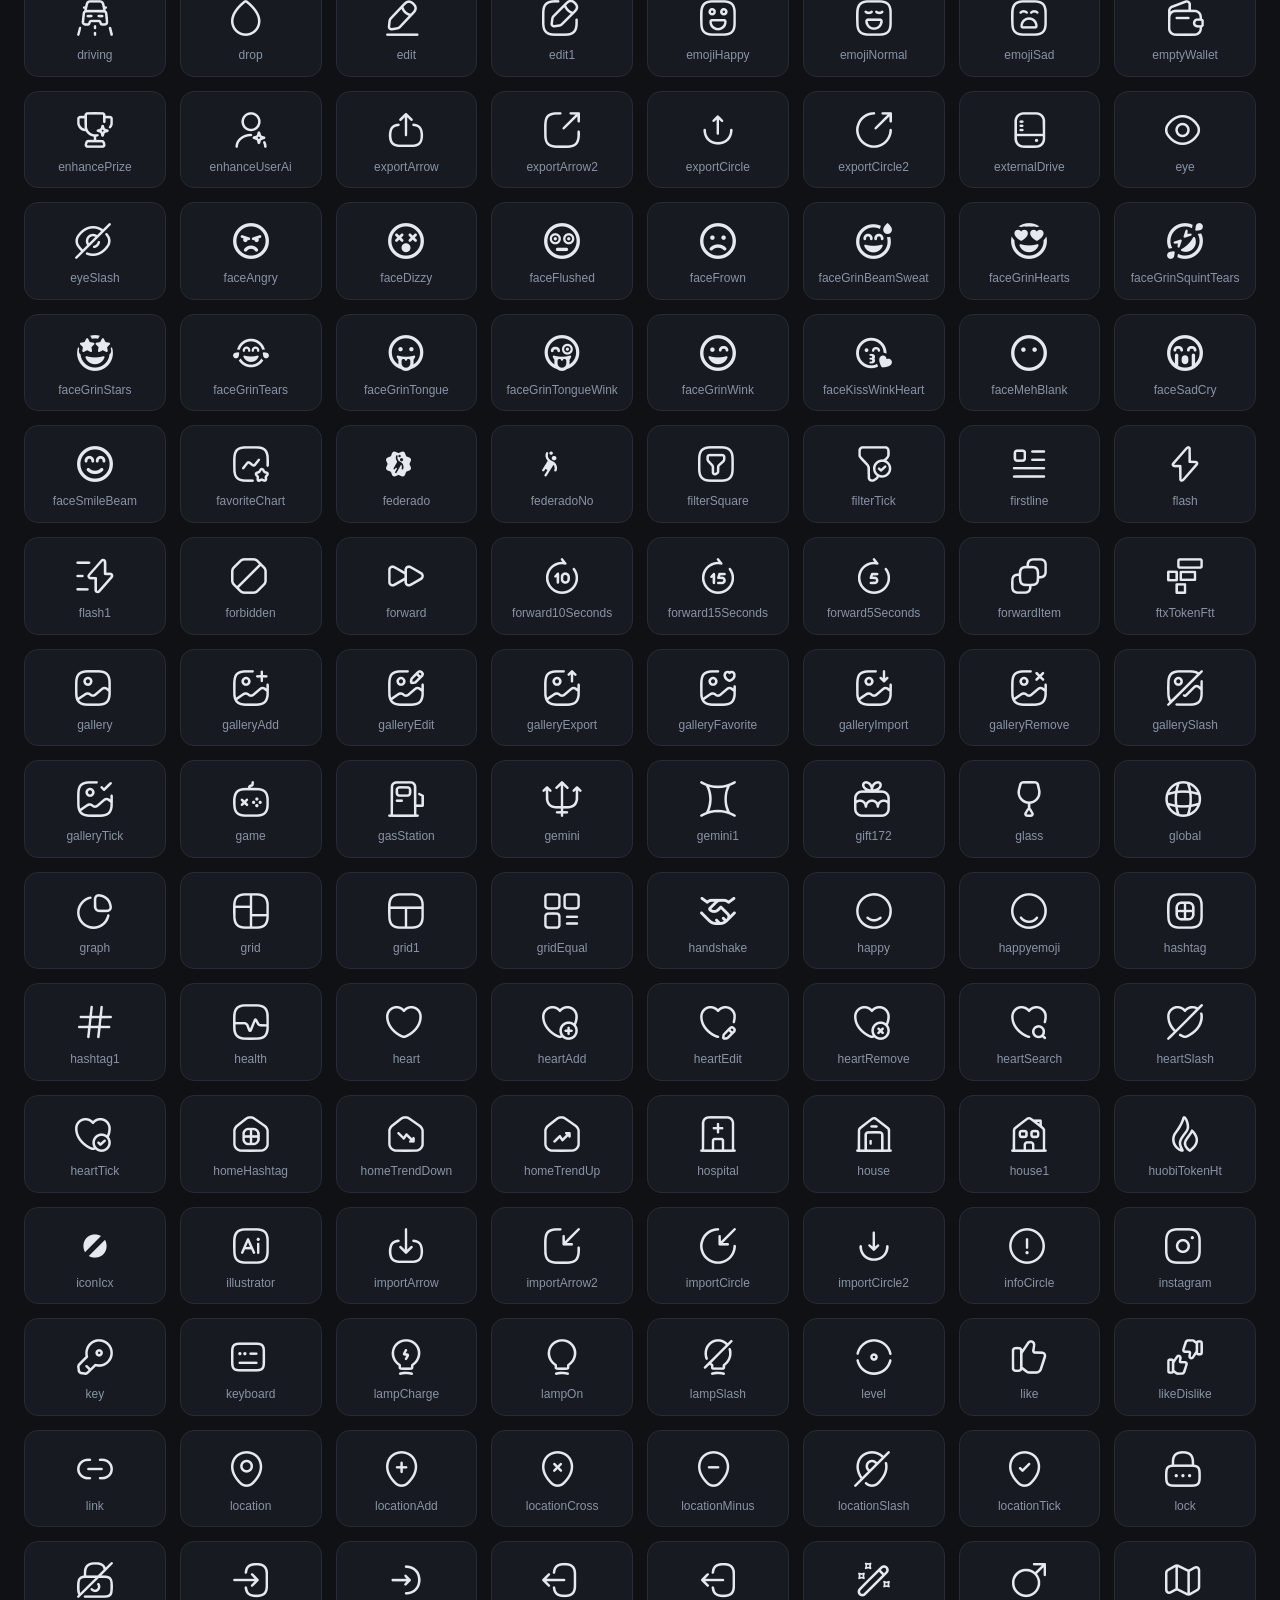
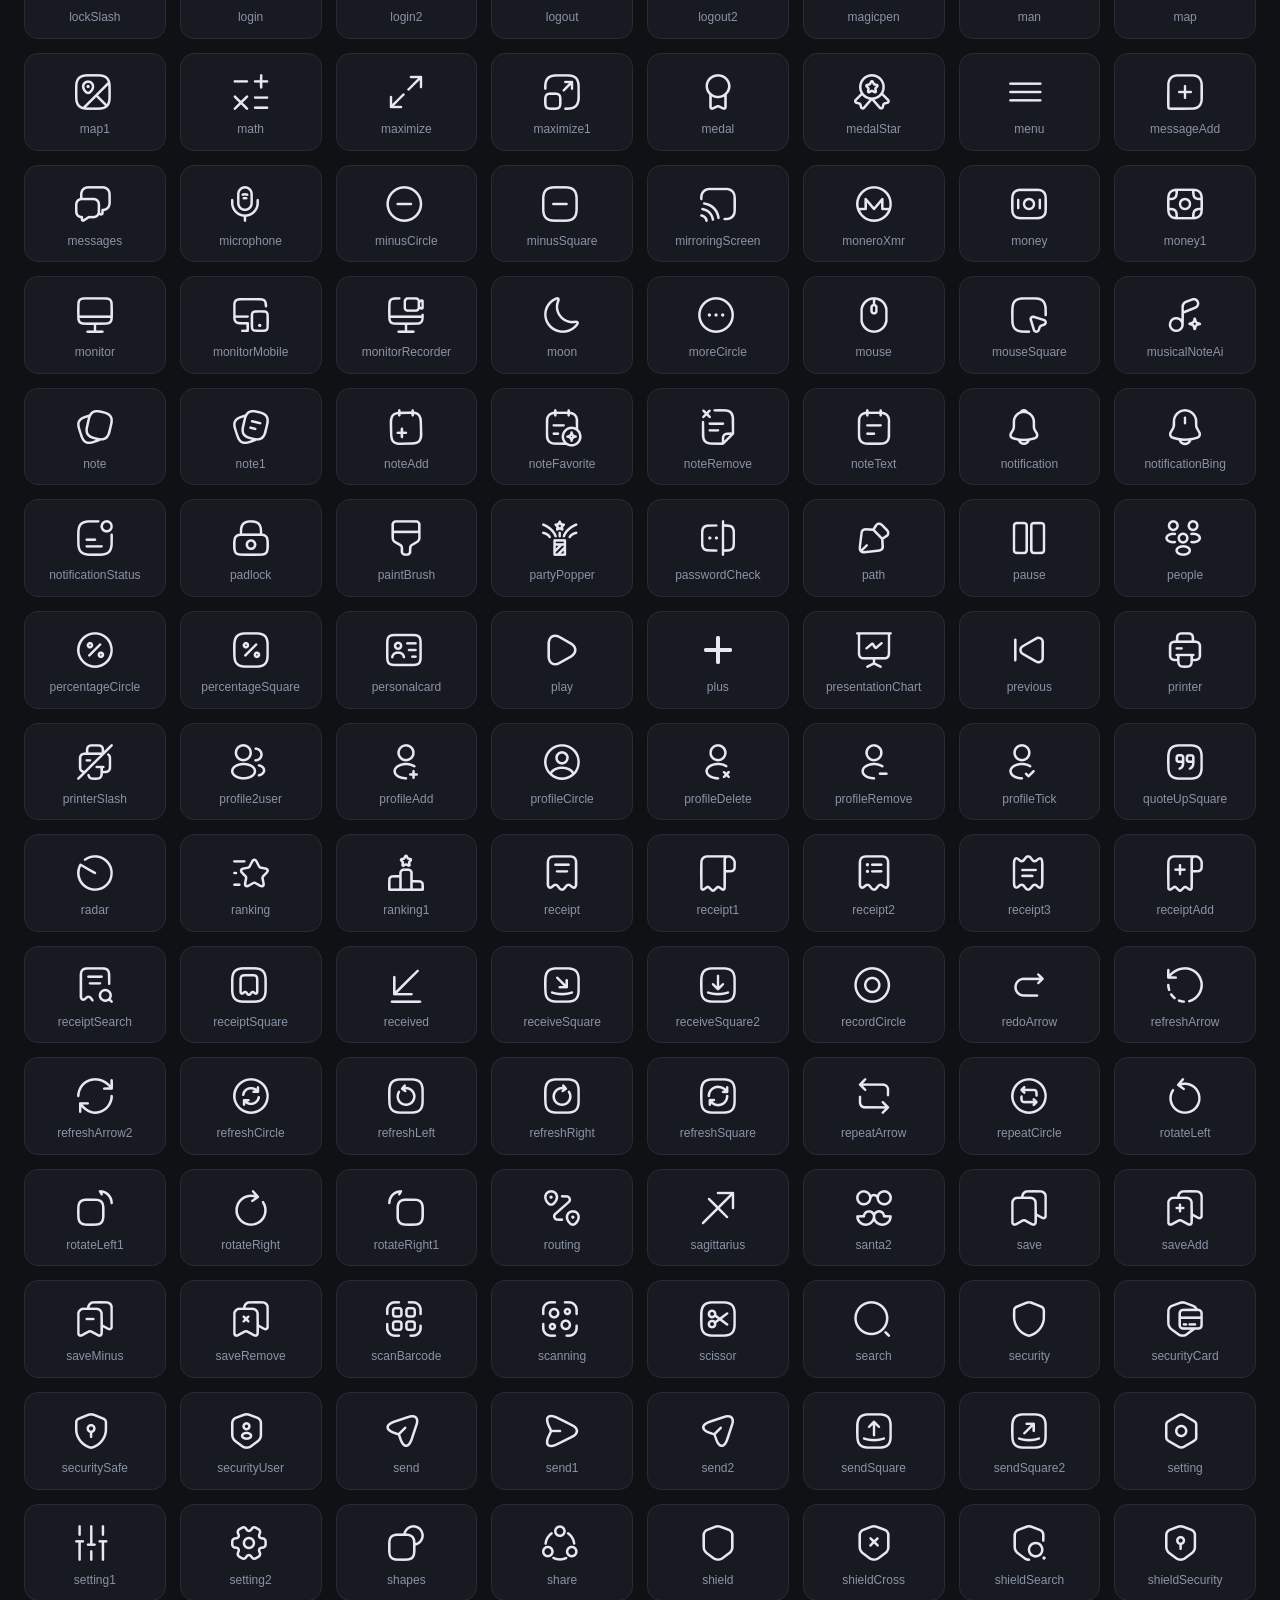
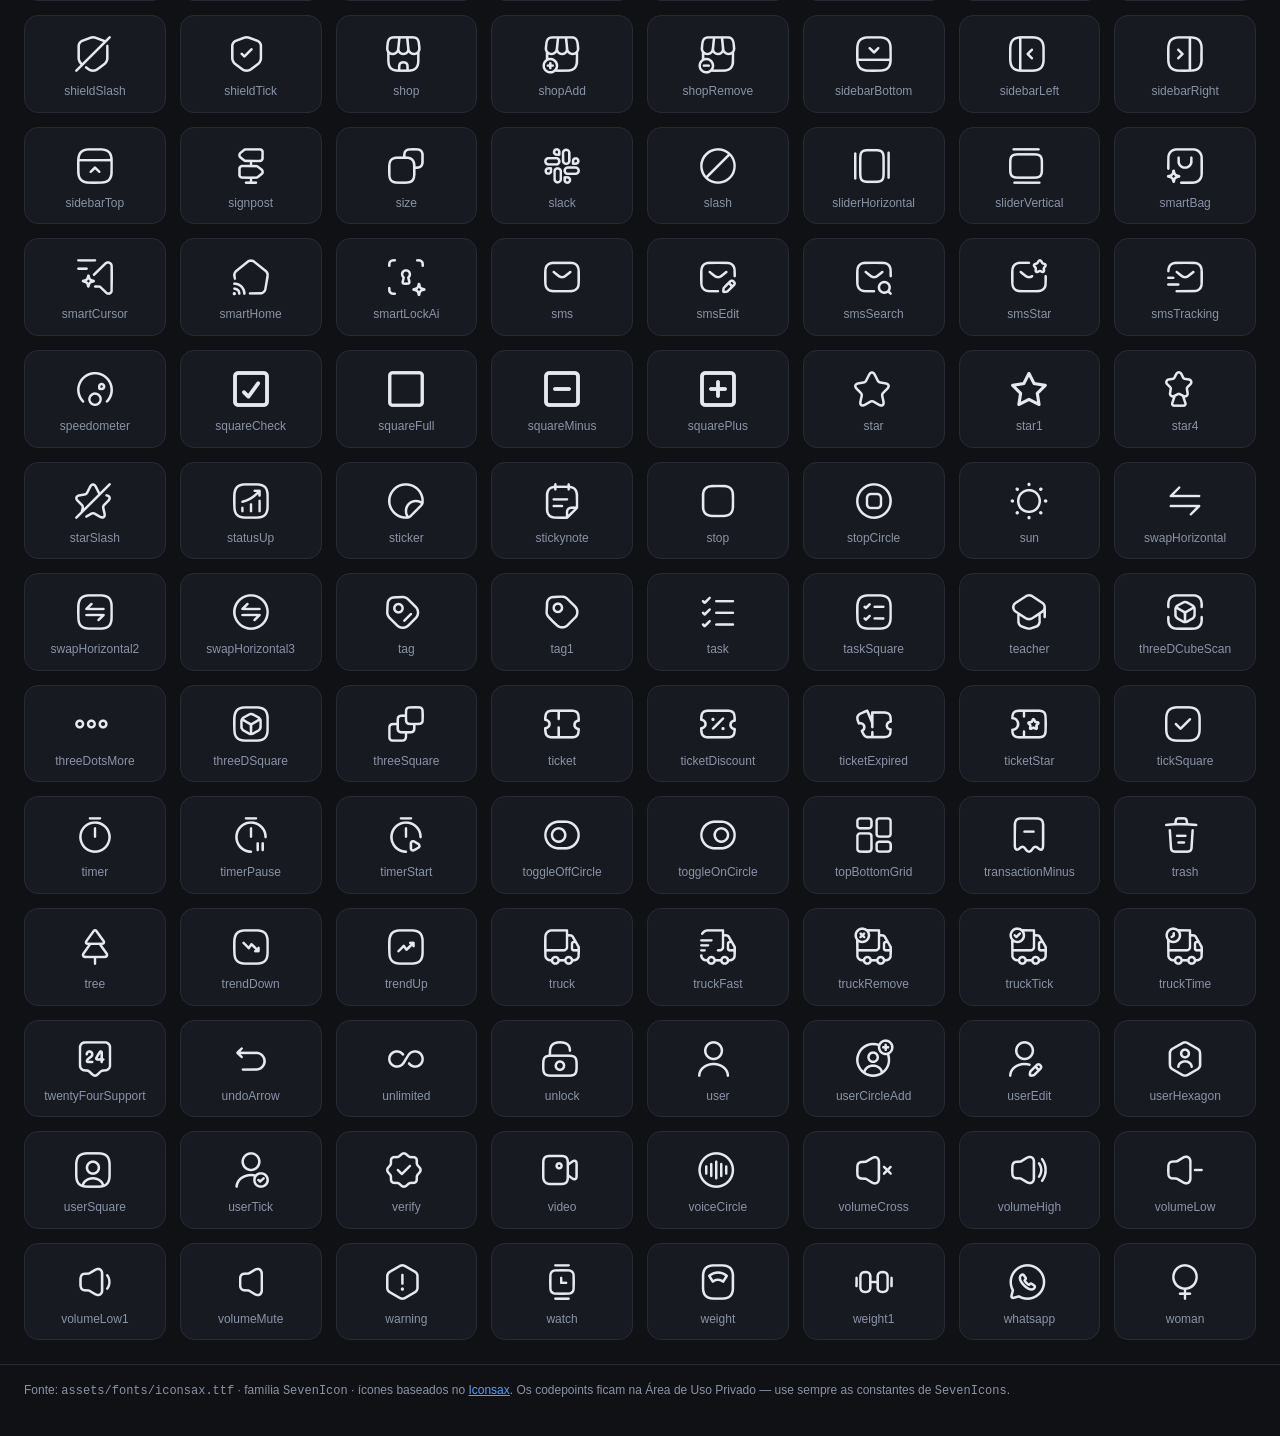
==== commit 9222884b: "fix: corrigir flag de glifo inválido que quebrava a fonte no OTS (Chrome/Safari/Firefox) O glifo "pl" ====
--- a/gallery.html
+++ b/gallery.html
@@ -7,7 +7,7 @@
 <style>
   @font-face {
     font-family: "SevenIcon";
-    src: url("assets/fonts/iconsax.ttf") format("truetype");
+    src: url("[data-uri]") format("truetype");
     font-display: block;
   }
   :root{
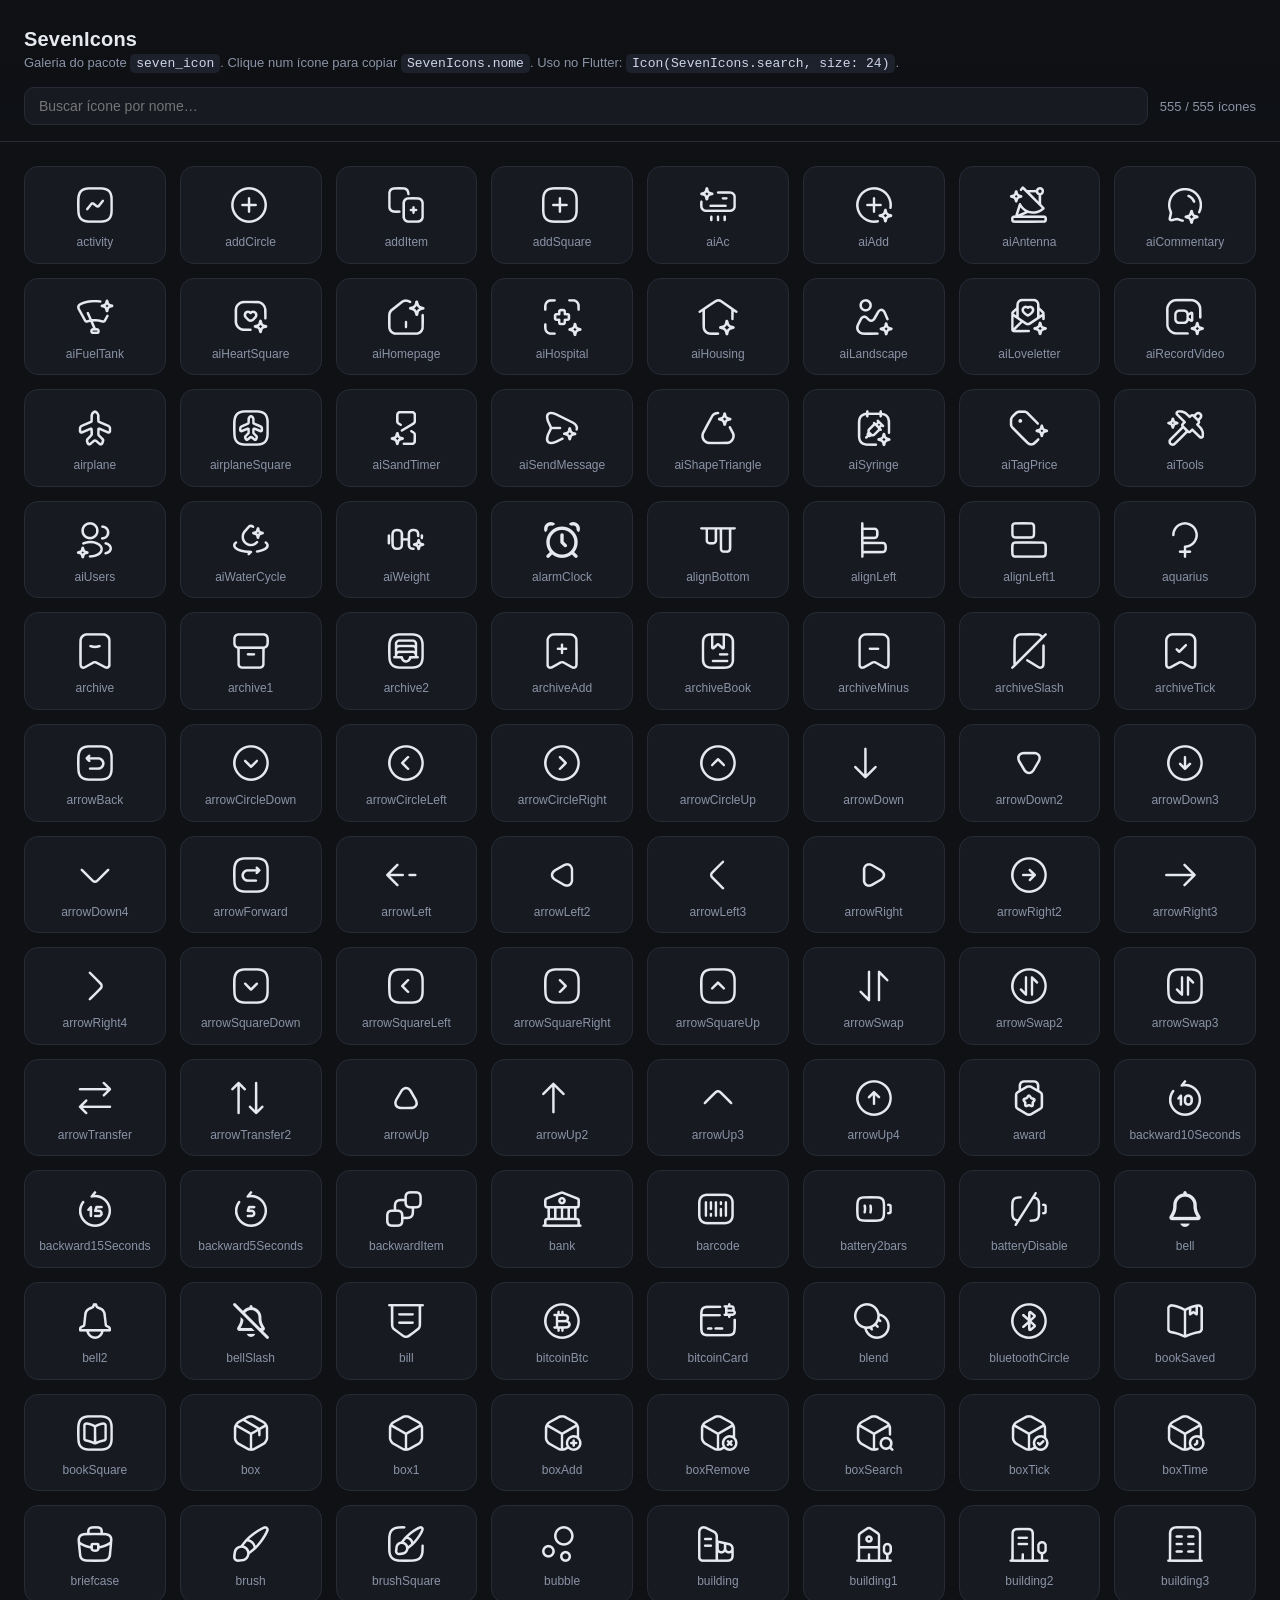
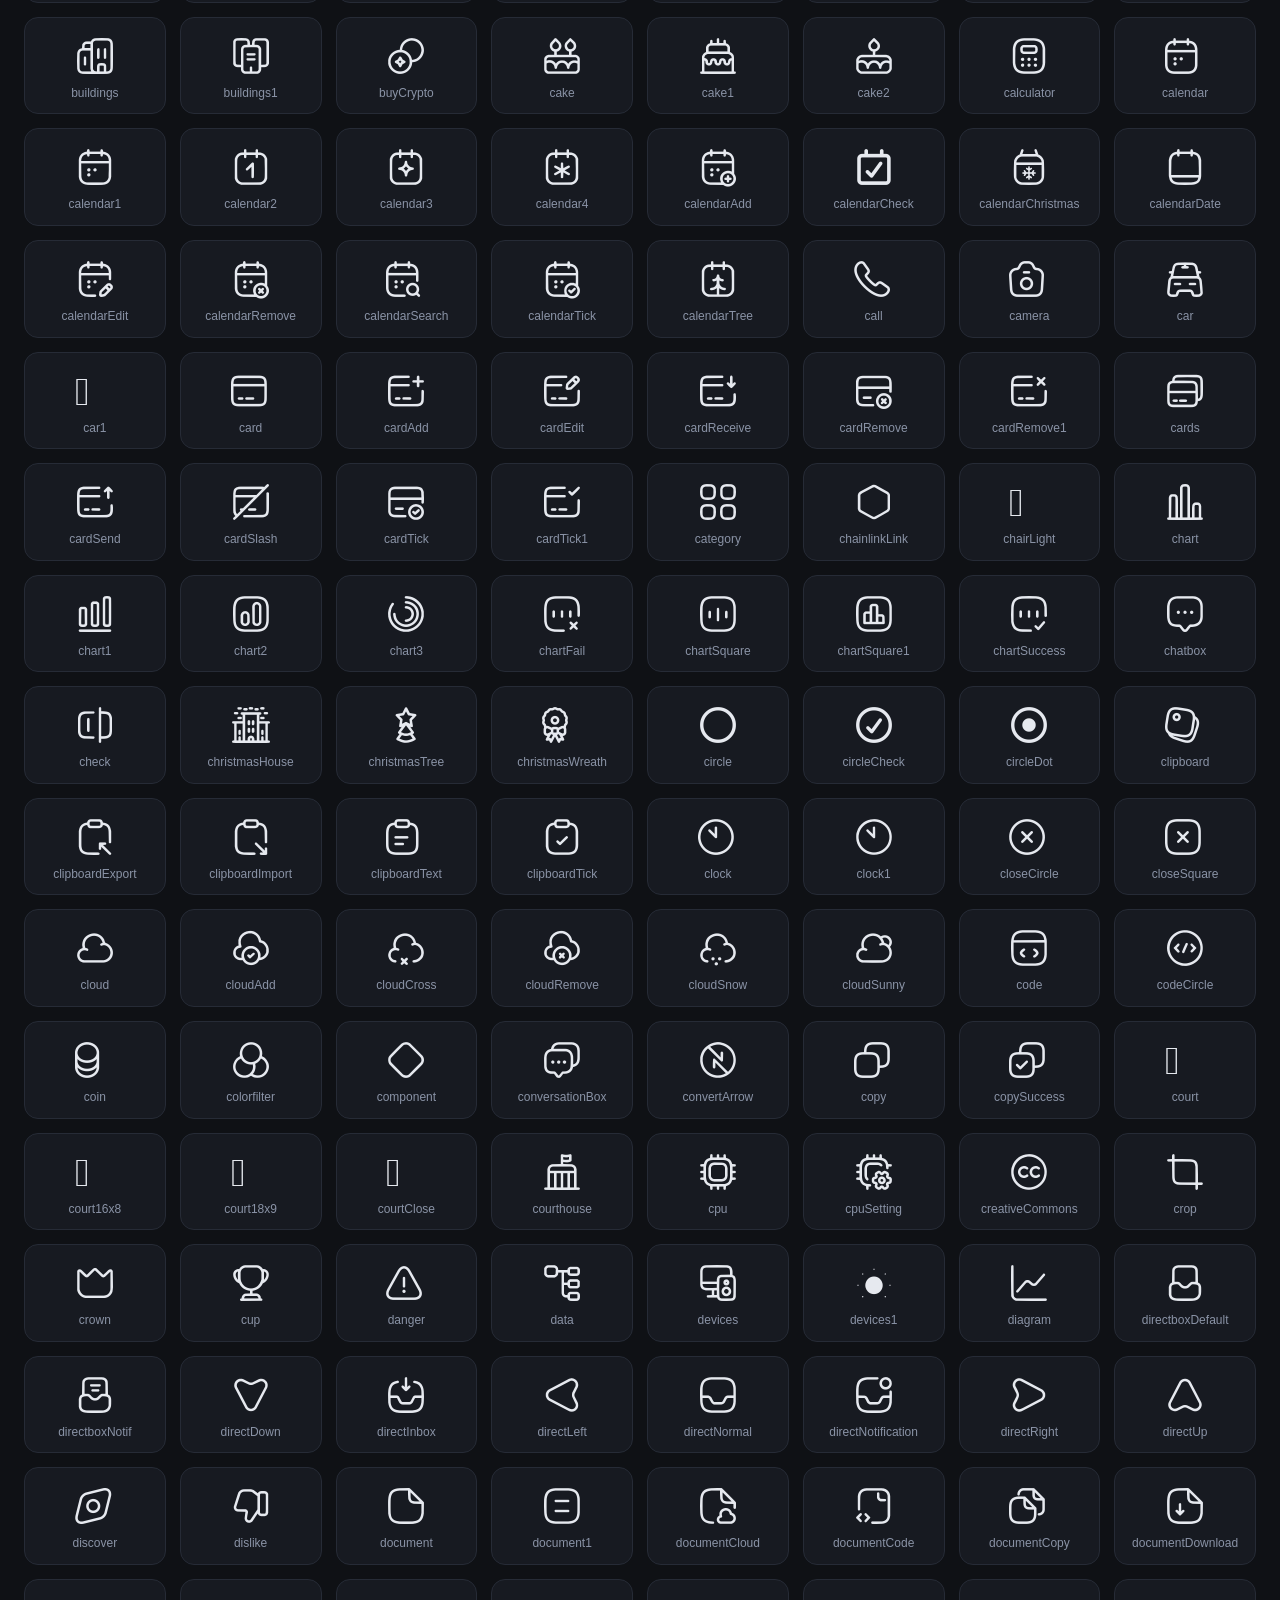
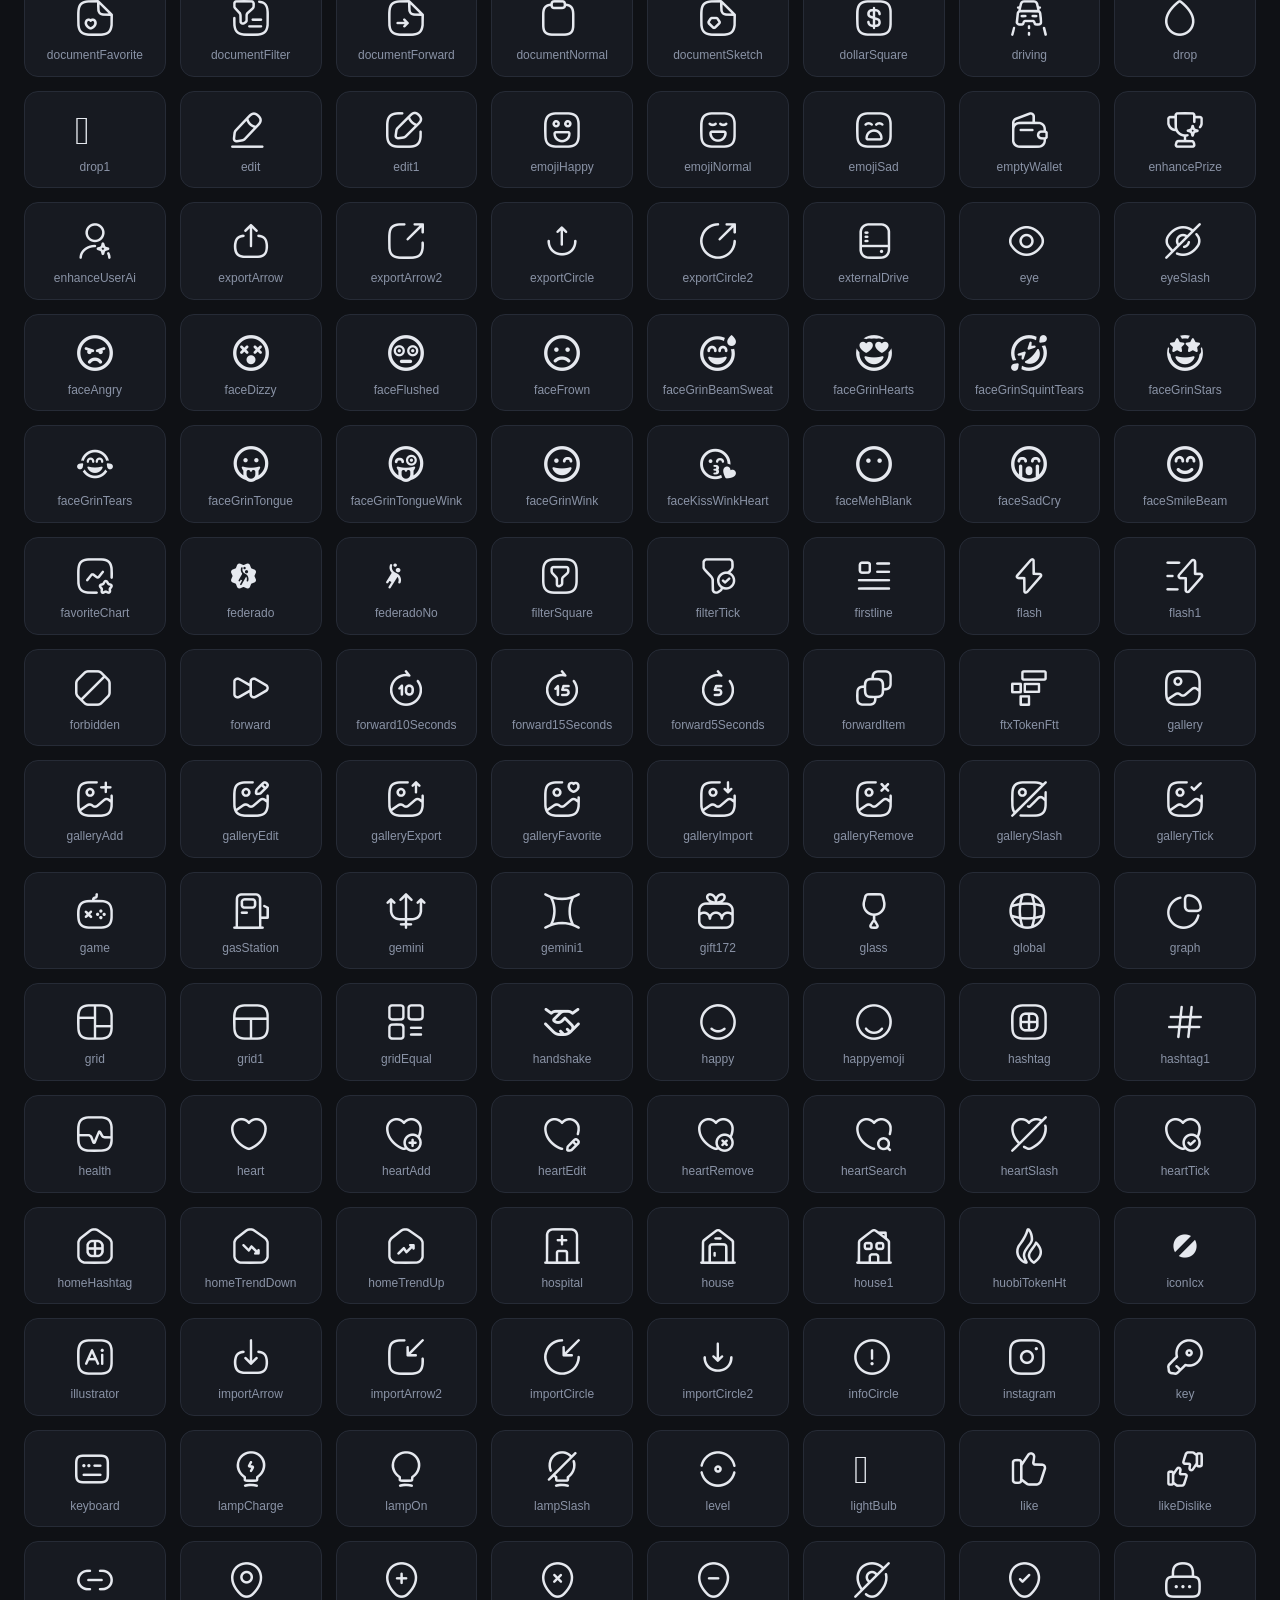
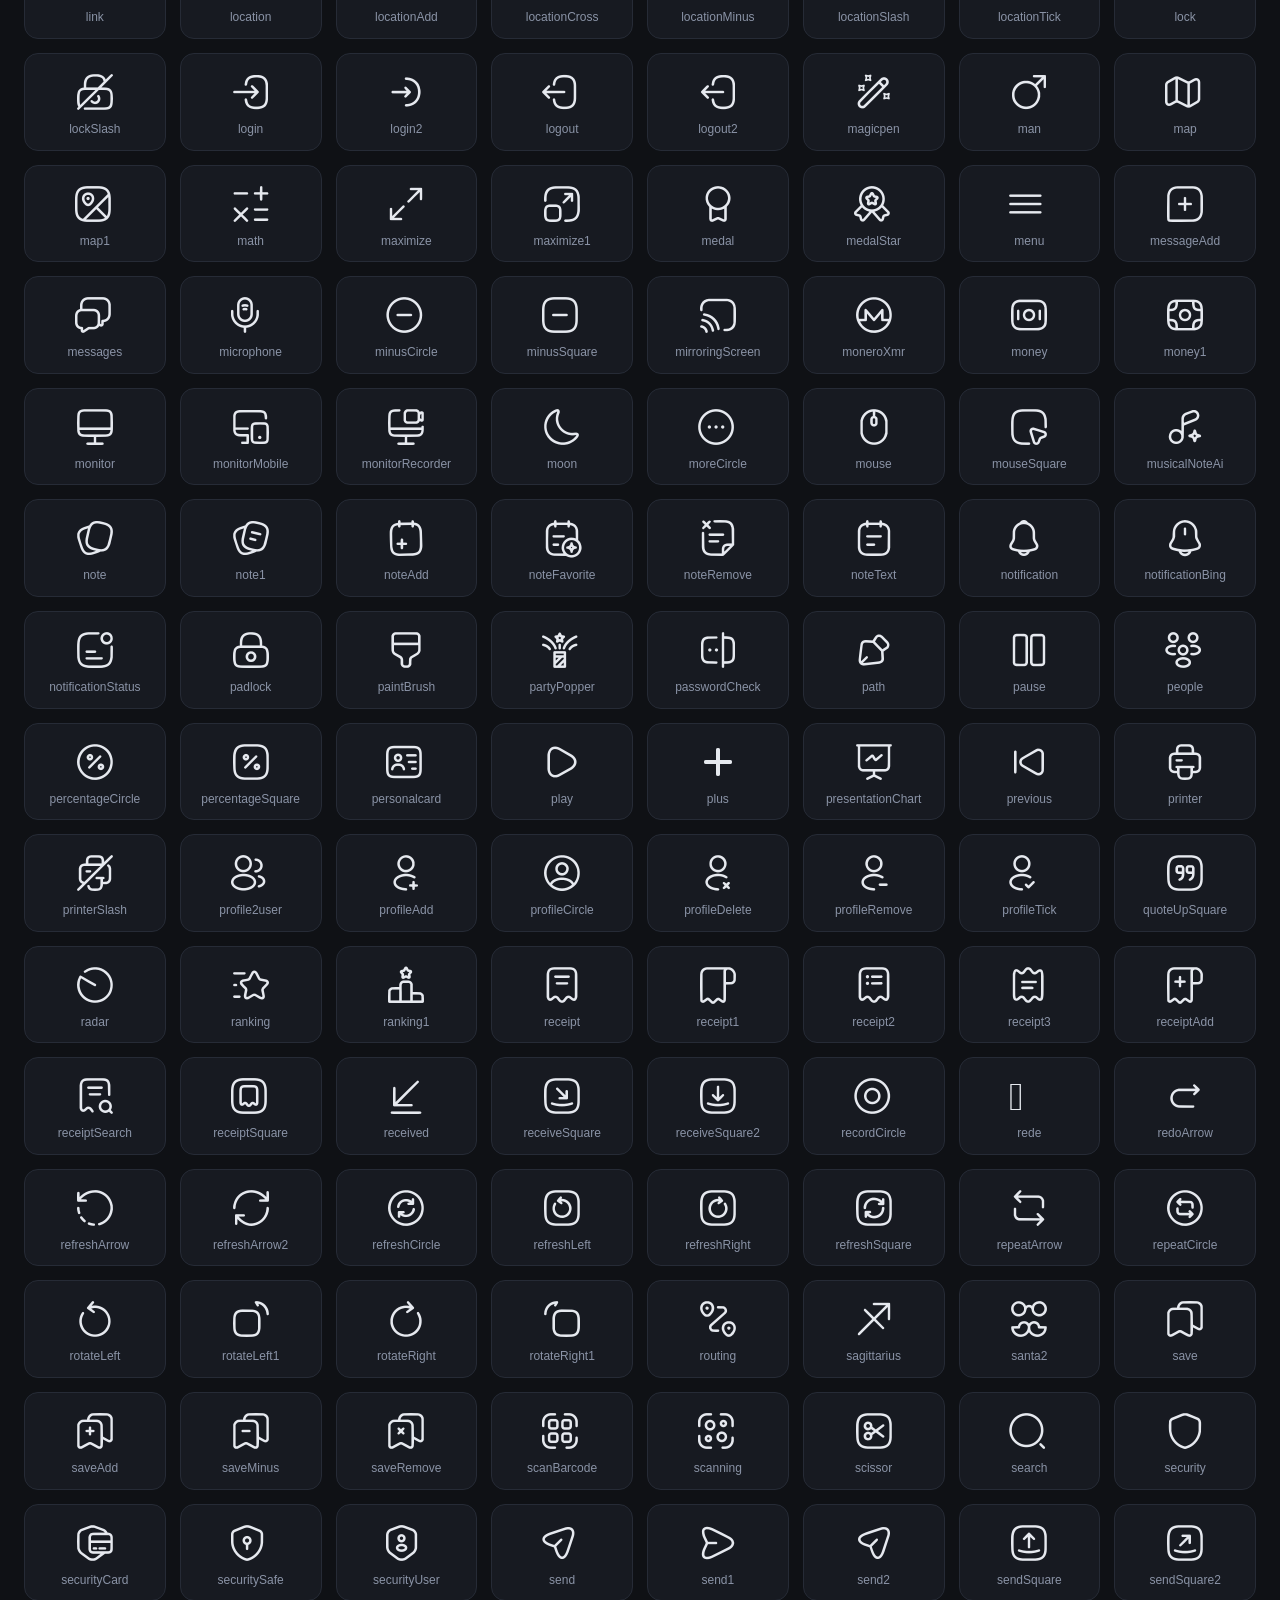
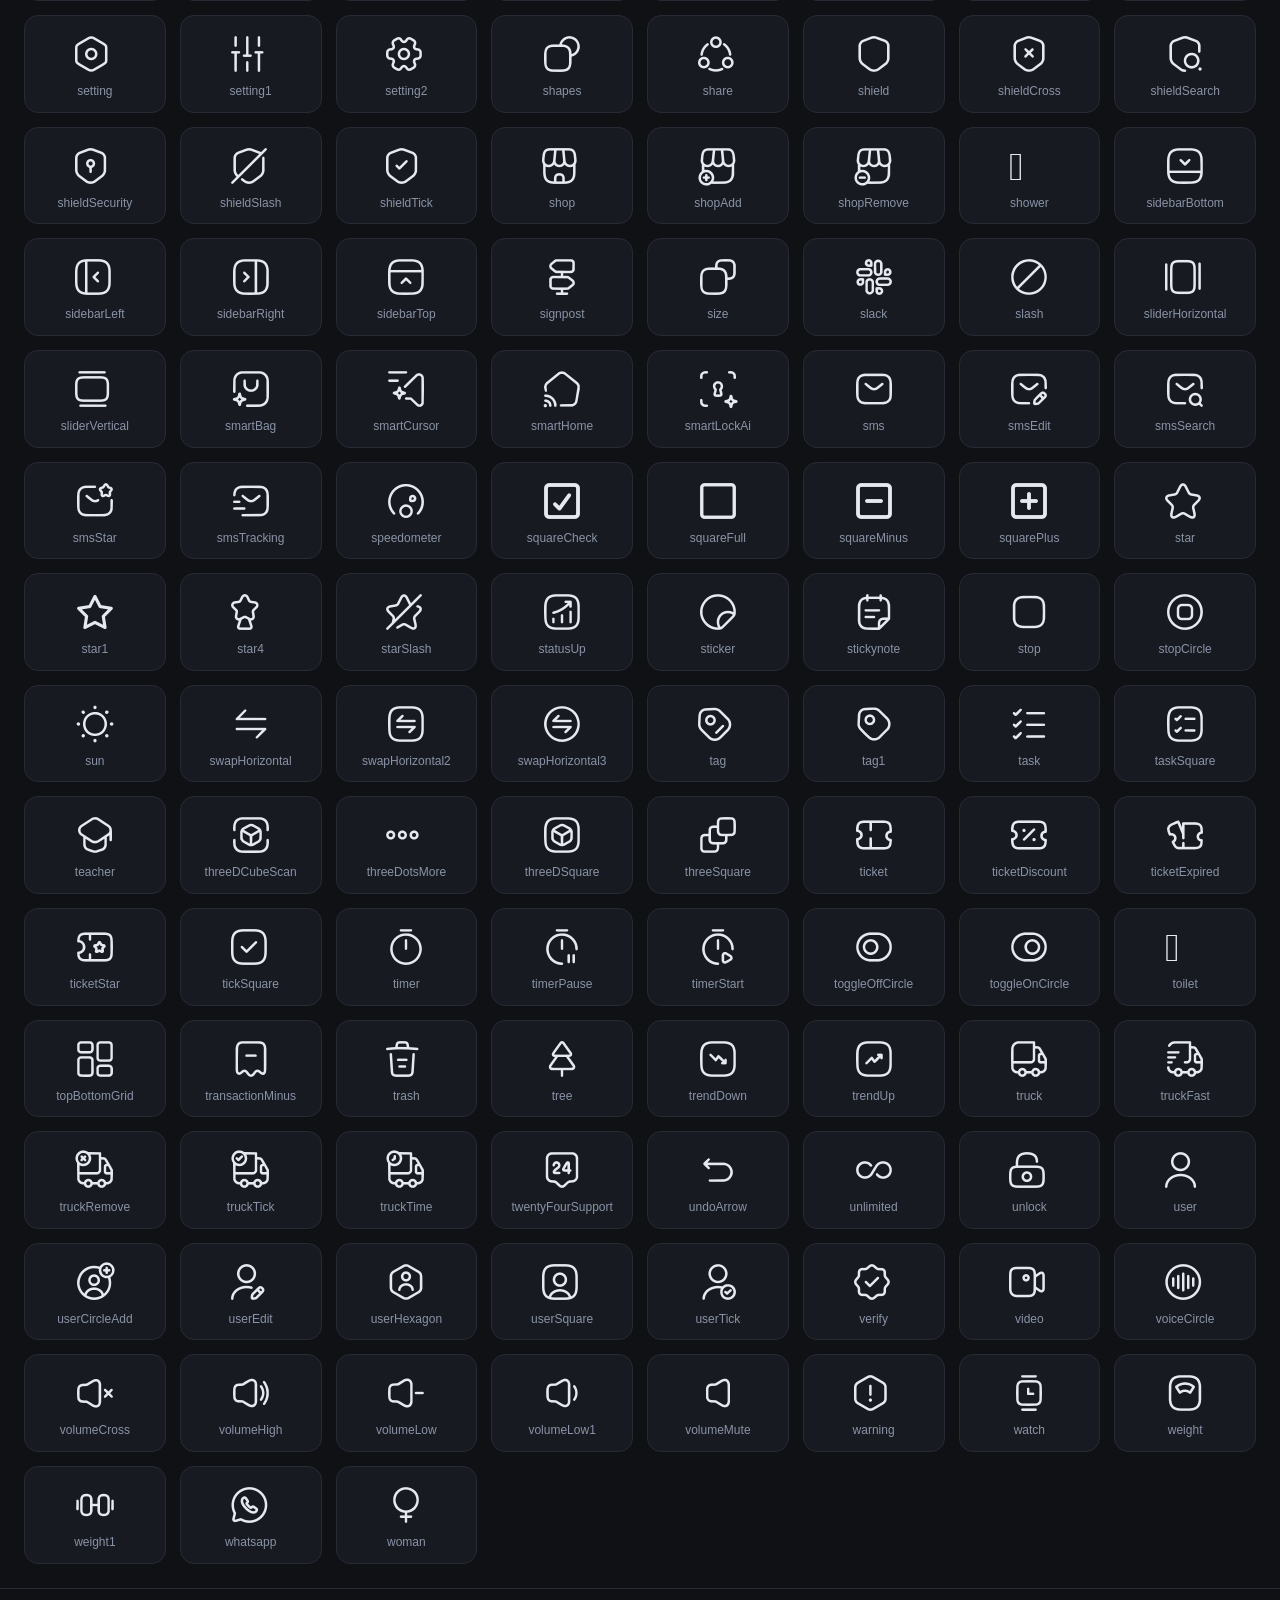
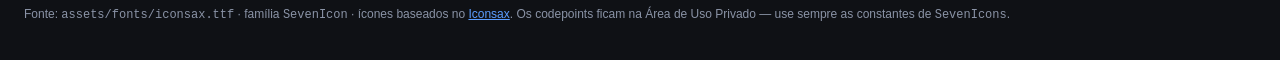
==== commit fca421e9: "feat: adiciona 11 ícones de estrutura de quadra (v0.8.0) Merge incremental de 11 SVGs próprios na ic" ====
--- a/gallery.html
+++ b/gallery.html
@@ -215,6 +215,7 @@
       {n:"call",c:"E00F"},
       {n:"camera",c:"E010"},
       {n:"car",c:"E0F8"},
+      {n:"car1",c:"E221"},
       {n:"card",c:"E011"},
       {n:"cardAdd",c:"E16E"},
       {n:"cardEdit",c:"E16F"},
@@ -228,6 +229,7 @@
       {n:"cardTick1",c:"E176"},
       {n:"category",c:"E1B9"},
       {n:"chainlinkLink",c:"E123"},
+      {n:"chairLight",c:"E222"},
       {n:"chart",c:"E0C5"},
       {n:"chart1",c:"E0C6"},
       {n:"chart2",c:"E0C7"},
@@ -268,6 +270,10 @@
       {n:"convertArrow",c:"E08A"},
       {n:"copy",c:"E019"},
       {n:"copySuccess",c:"E01A"},
+      {n:"court",c:"E223"},
+      {n:"court16x8",c:"E224"},
+      {n:"court18x9",c:"E225"},
+      {n:"courtClose",c:"E226"},
       {n:"courthouse",c:"E0CD"},
       {n:"cpu",c:"E0FE"},
       {n:"cpuSetting",c:"E0FF"},
@@ -305,6 +311,7 @@
       {n:"dollarSquare",c:"E197"},
       {n:"driving",c:"E102"},
       {n:"drop",c:"E1FE"},
+      {n:"drop1",c:"E227"},
       {n:"edit",c:"E01F"},
       {n:"edit1",c:"E020"},
       {n:"emojiHappy",c:"E151"},
@@ -405,6 +412,7 @@
       {n:"lampOn",c:"E19A"},
       {n:"lampSlash",c:"E19B"},
       {n:"level",c:"E180"},
+      {n:"lightBulb",c:"E228"},
       {n:"like",c:"E1C0"},
       {n:"likeDislike",c:"E1C1"},
       {n:"link",c:"E1C2"},
@@ -493,6 +501,7 @@
       {n:"receiveSquare",c:"E0B1"},
       {n:"receiveSquare2",c:"E0B2"},
       {n:"recordCircle",c:"E047"},
+      {n:"rede",c:"E229"},
       {n:"redoArrow",c:"E0B4"},
       {n:"refreshArrow",c:"E0B5"},
       {n:"refreshArrow2",c:"E0B6"},
@@ -540,6 +549,7 @@
       {n:"shop",c:"E051"},
       {n:"shopAdd",c:"E1CC"},
       {n:"shopRemove",c:"E1CD"},
+      {n:"shower",c:"E22A"},
       {n:"sidebarBottom",c:"E1AA"},
       {n:"sidebarLeft",c:"E052"},
       {n:"sidebarRight",c:"E1AB"},
@@ -596,6 +606,7 @@
       {n:"timerStart",c:"E1D0"},
       {n:"toggleOffCircle",c:"E1D1"},
       {n:"toggleOnCircle",c:"E1D2"},
+      {n:"toilet",c:"E22B"},
       {n:"topBottomGrid",c:"E18E"},
       {n:"transactionMinus",c:"E1B3"},
       {n:"trash",c:"E05B"},
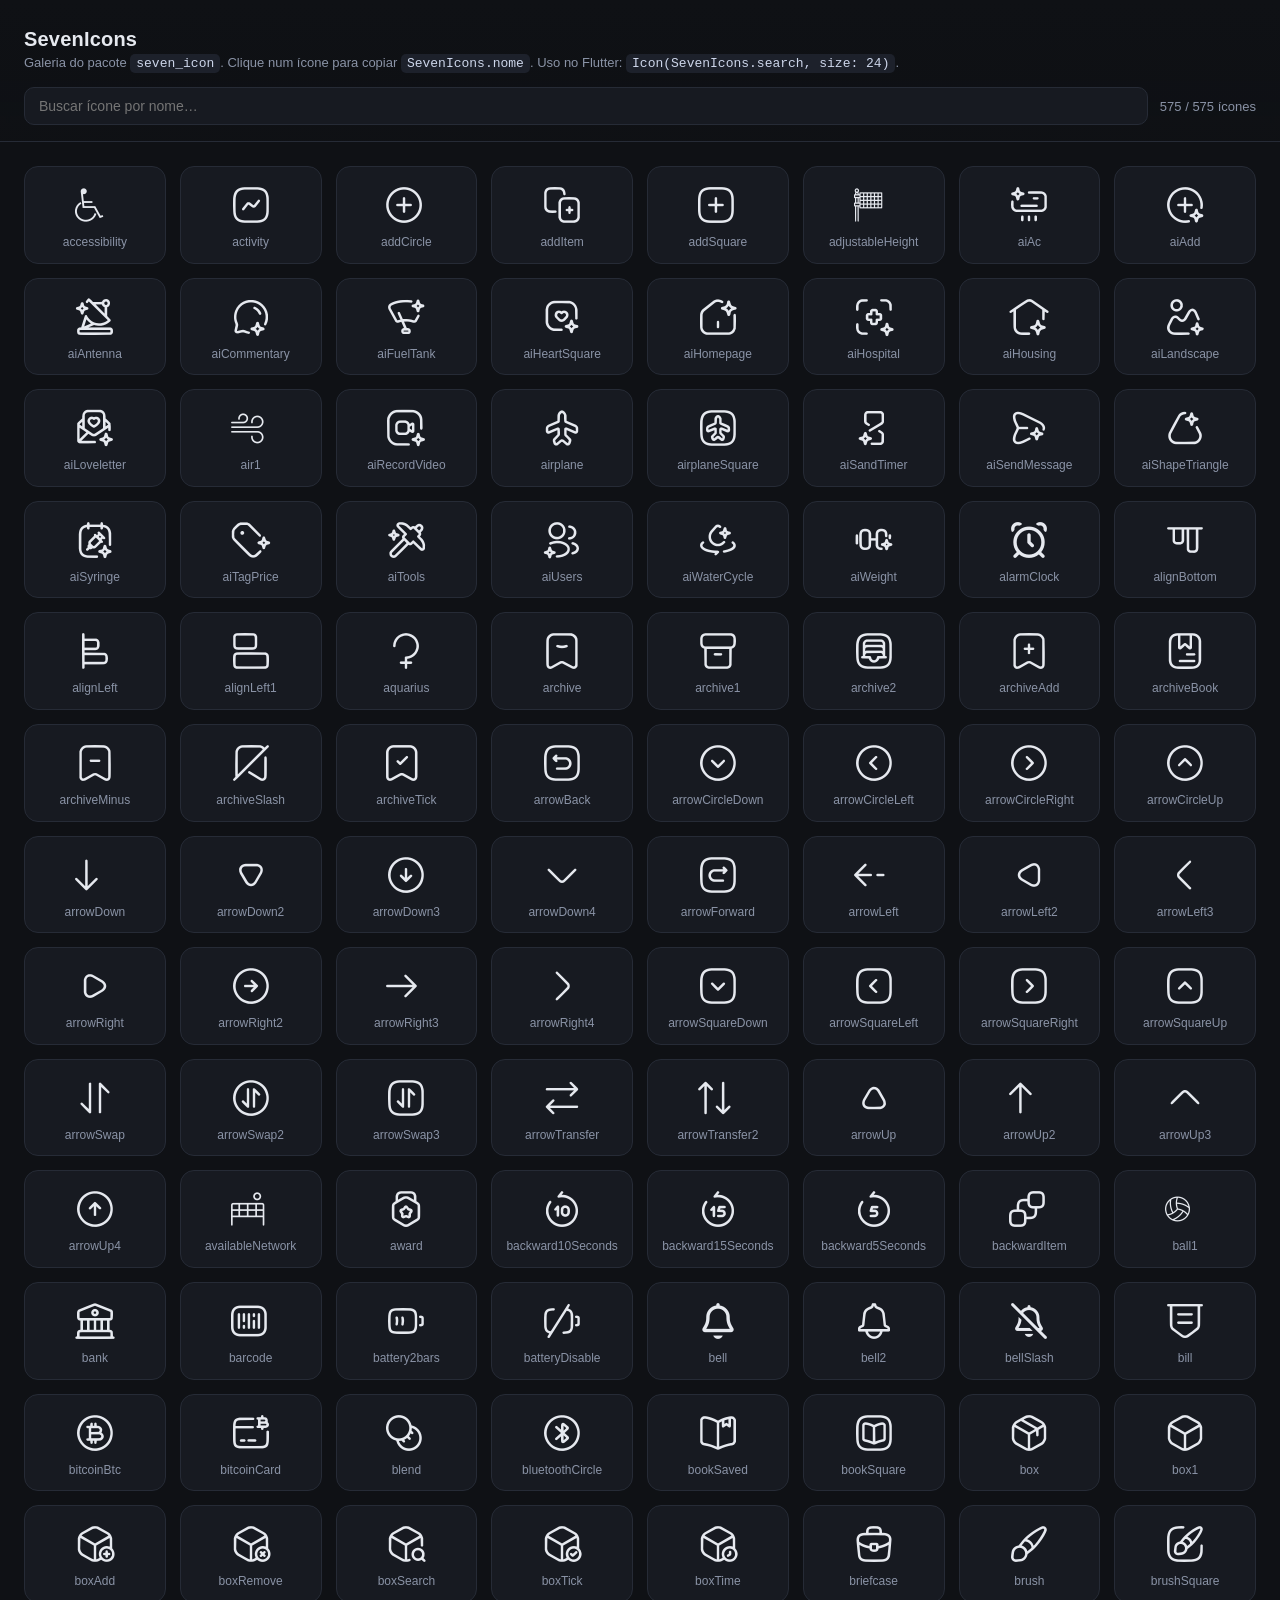
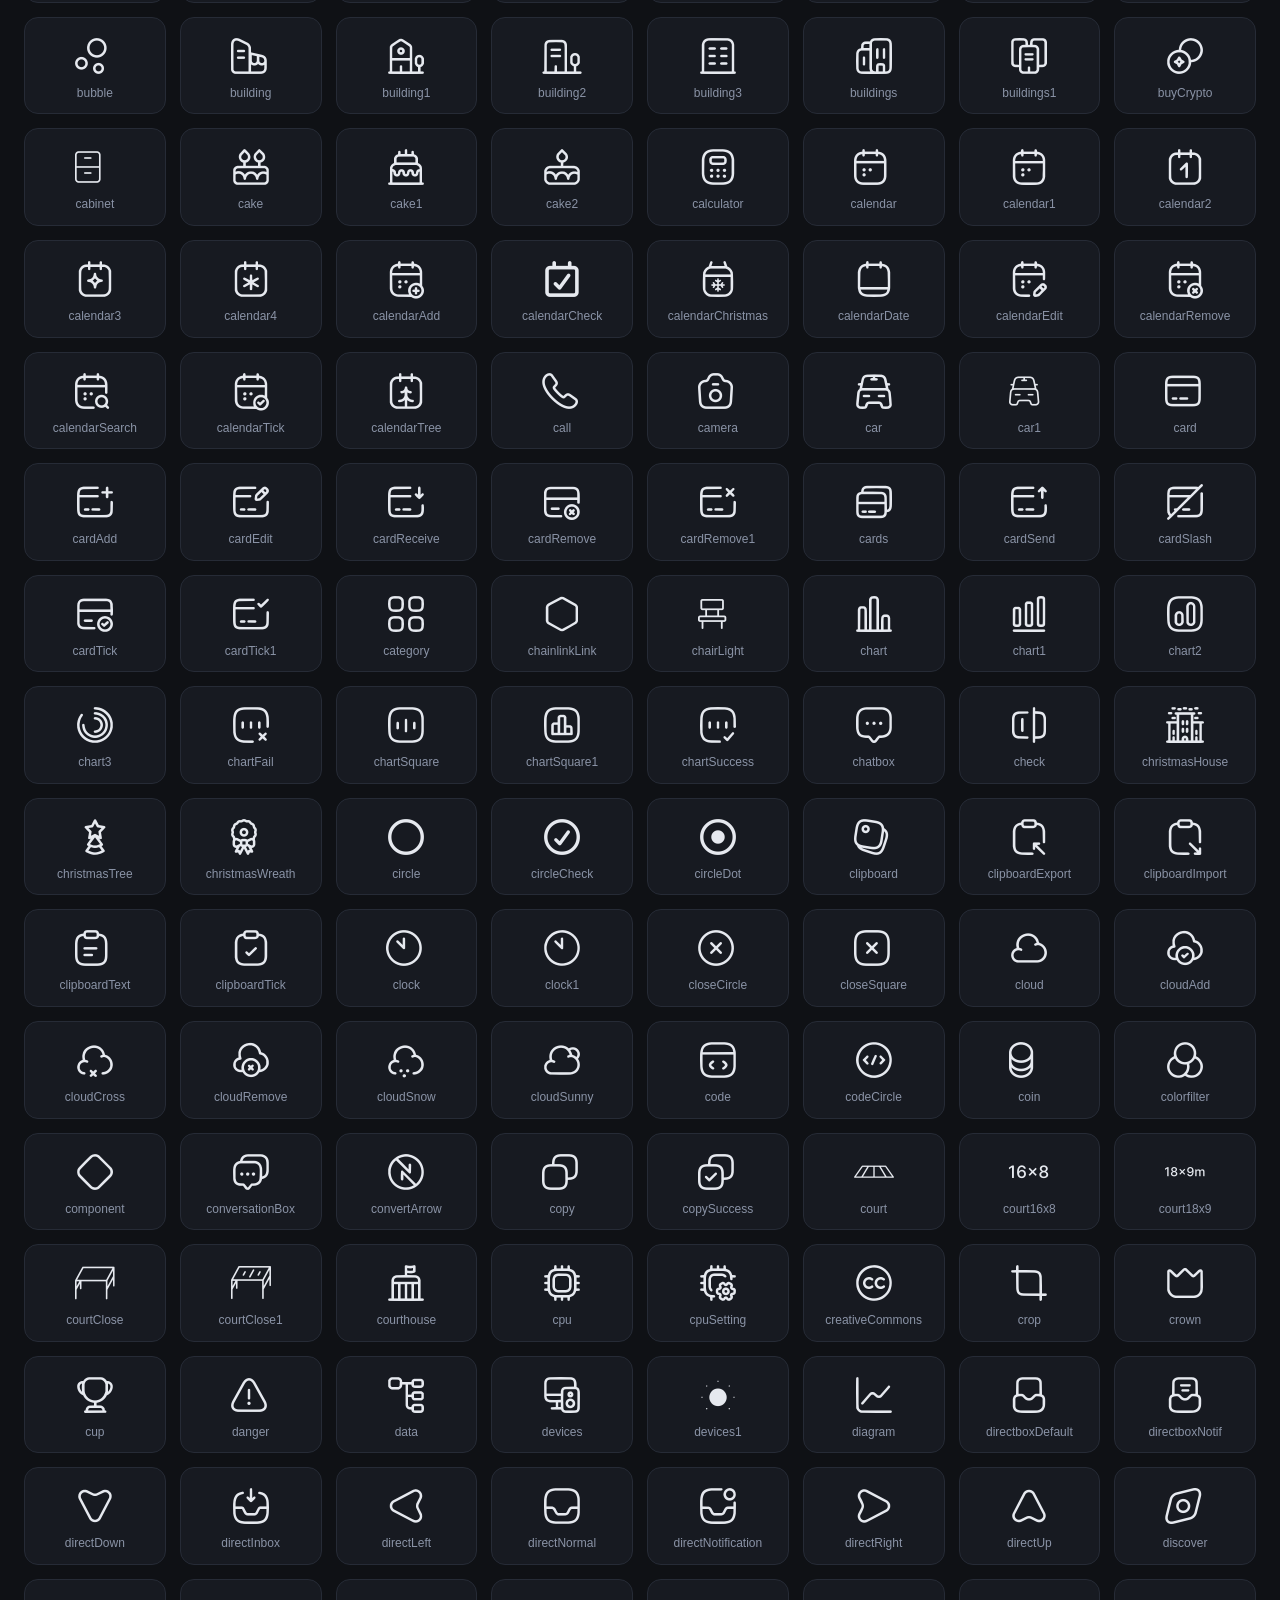
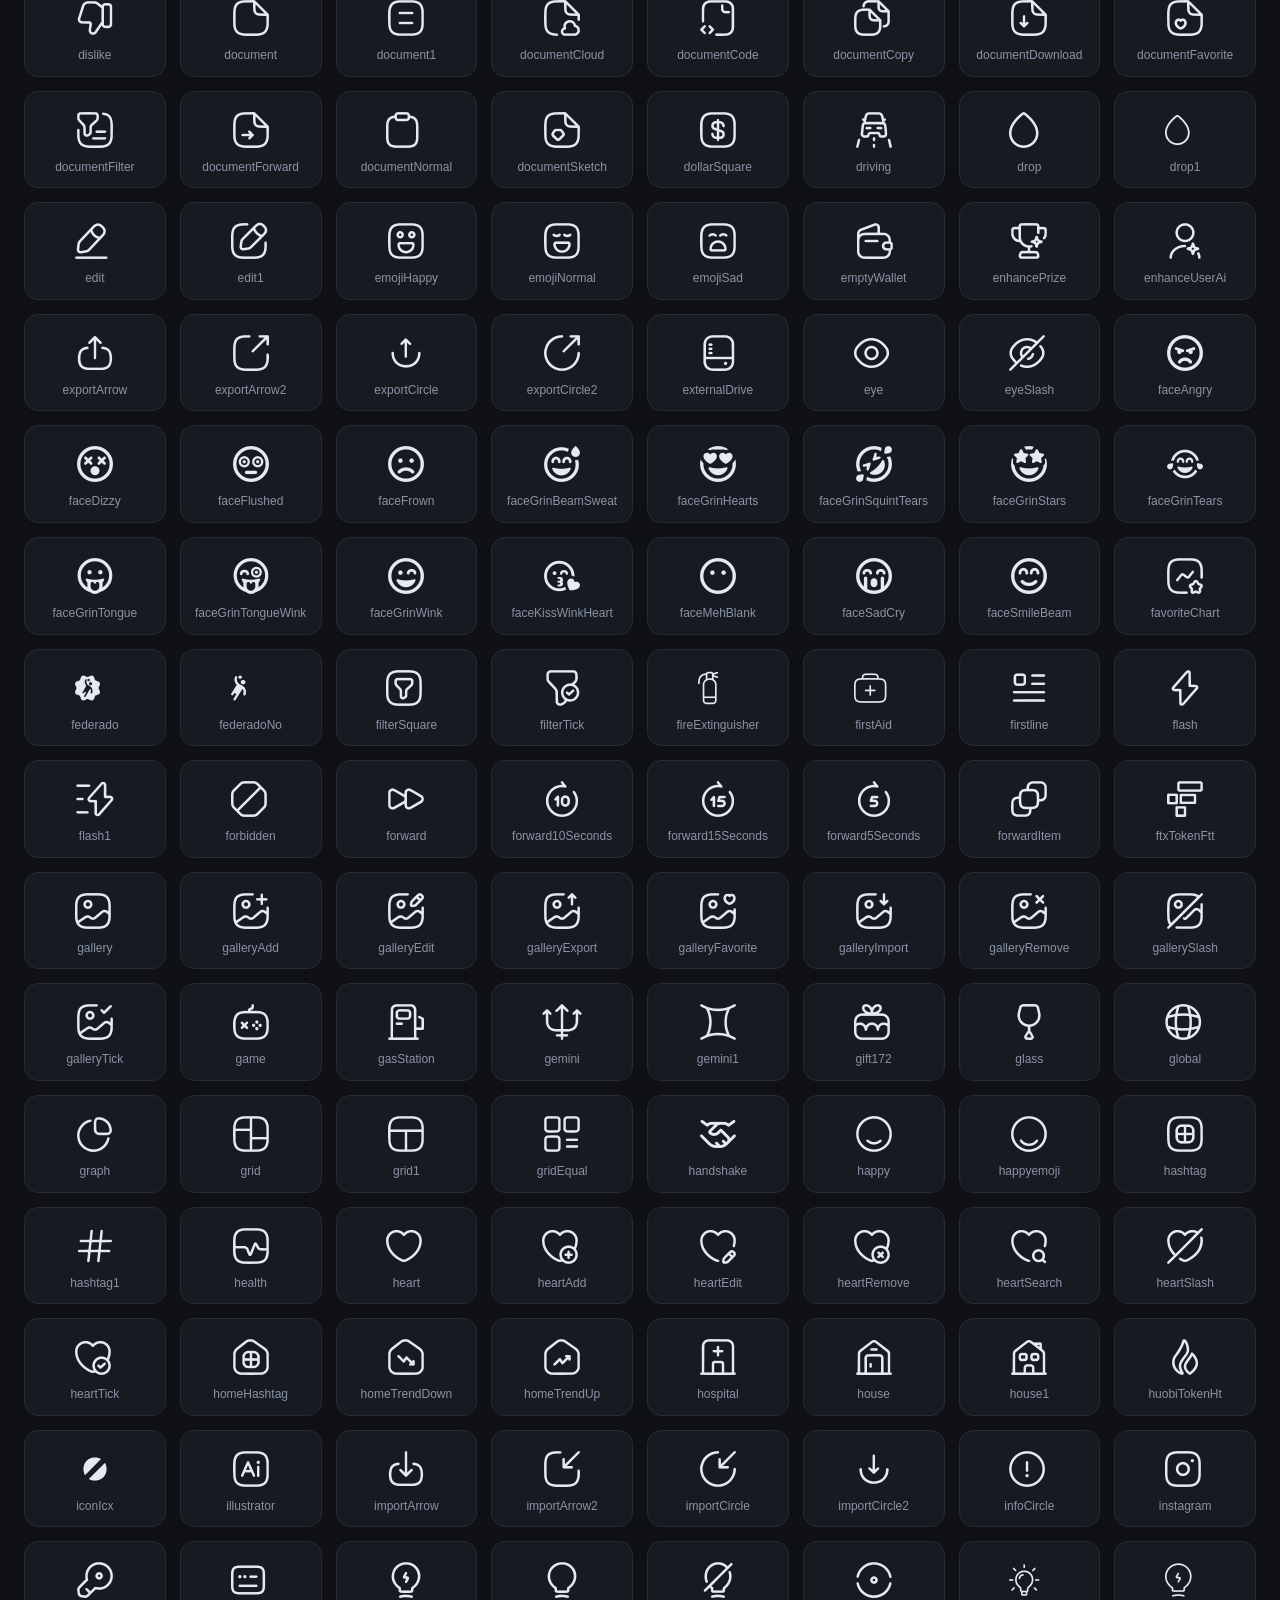
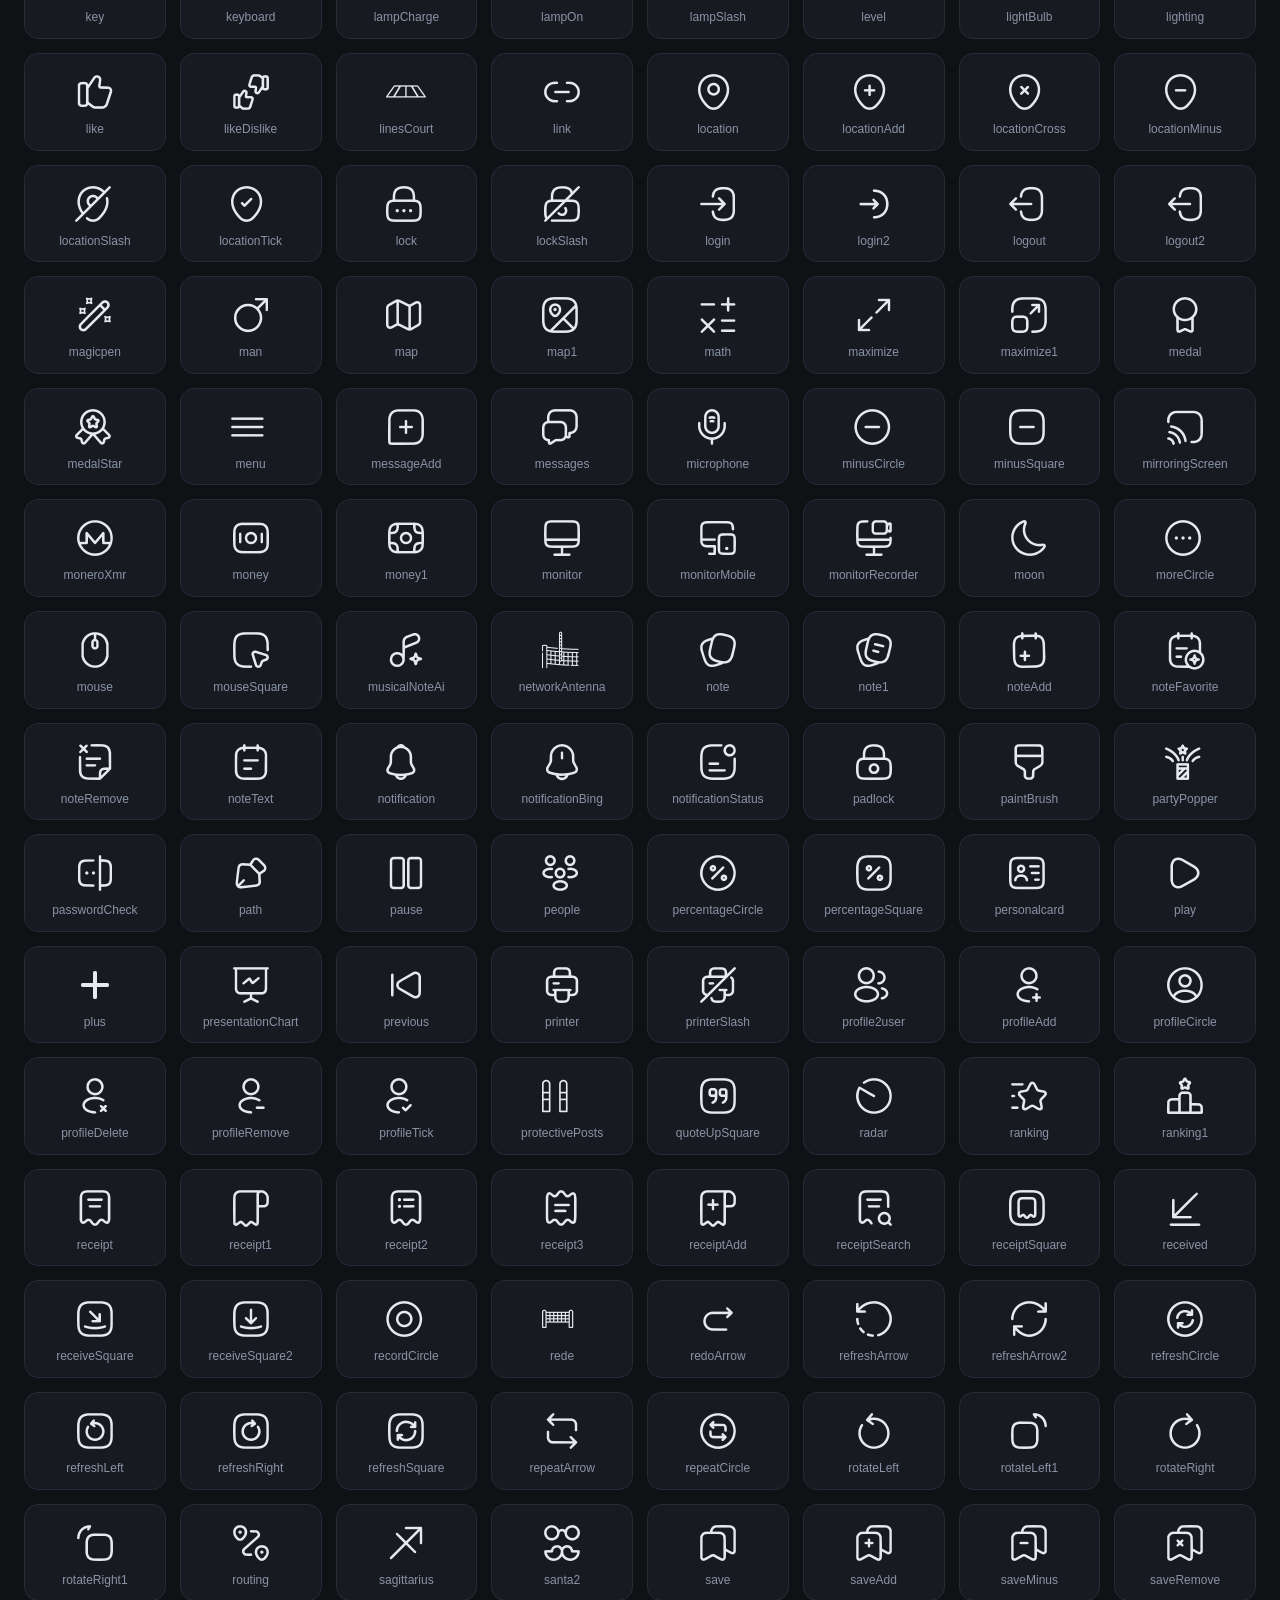
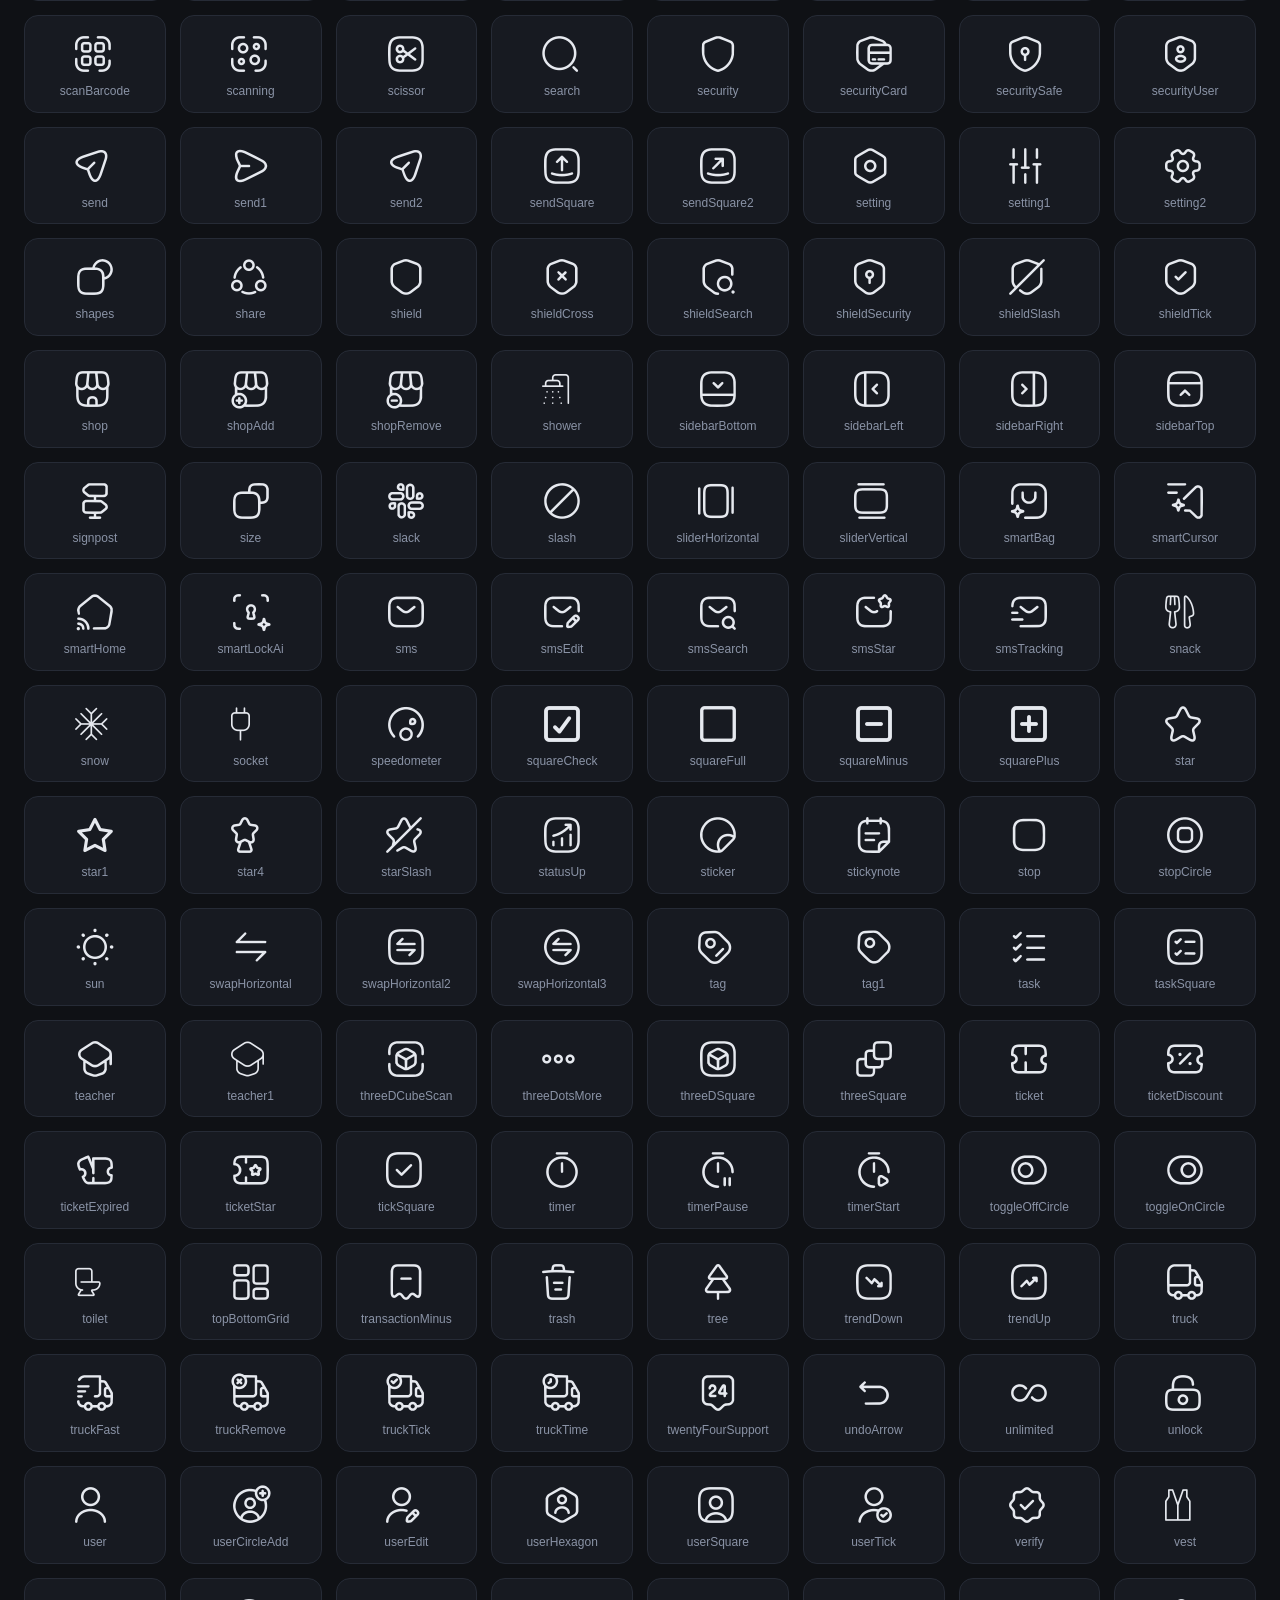
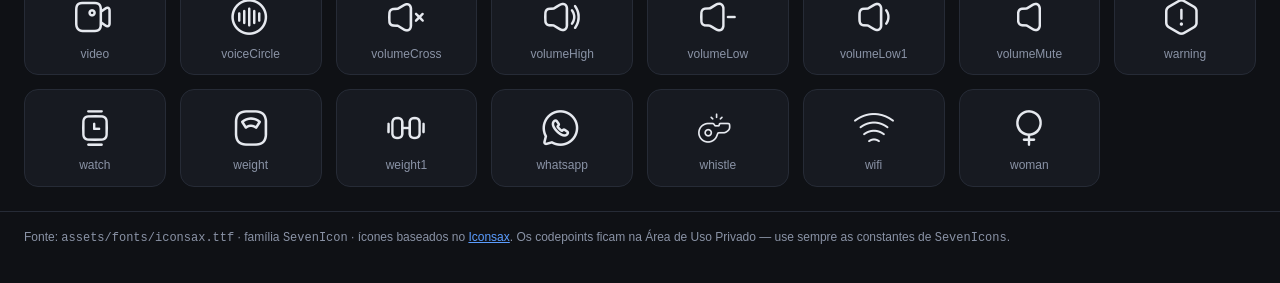
==== commit b56a0fe7: "feat: adiciona 20 ícones de quadra/instalações e atualiza court16x8 (v0.9.0) Mescla 20 novos glifos " ====
--- a/gallery.html
+++ b/gallery.html
@@ -7,7 +7,7 @@
 <style>
   @font-face {
     font-family: "SevenIcon";
-    src: url("[data-uri]") format("truetype");
+    src: url("[data-uri]